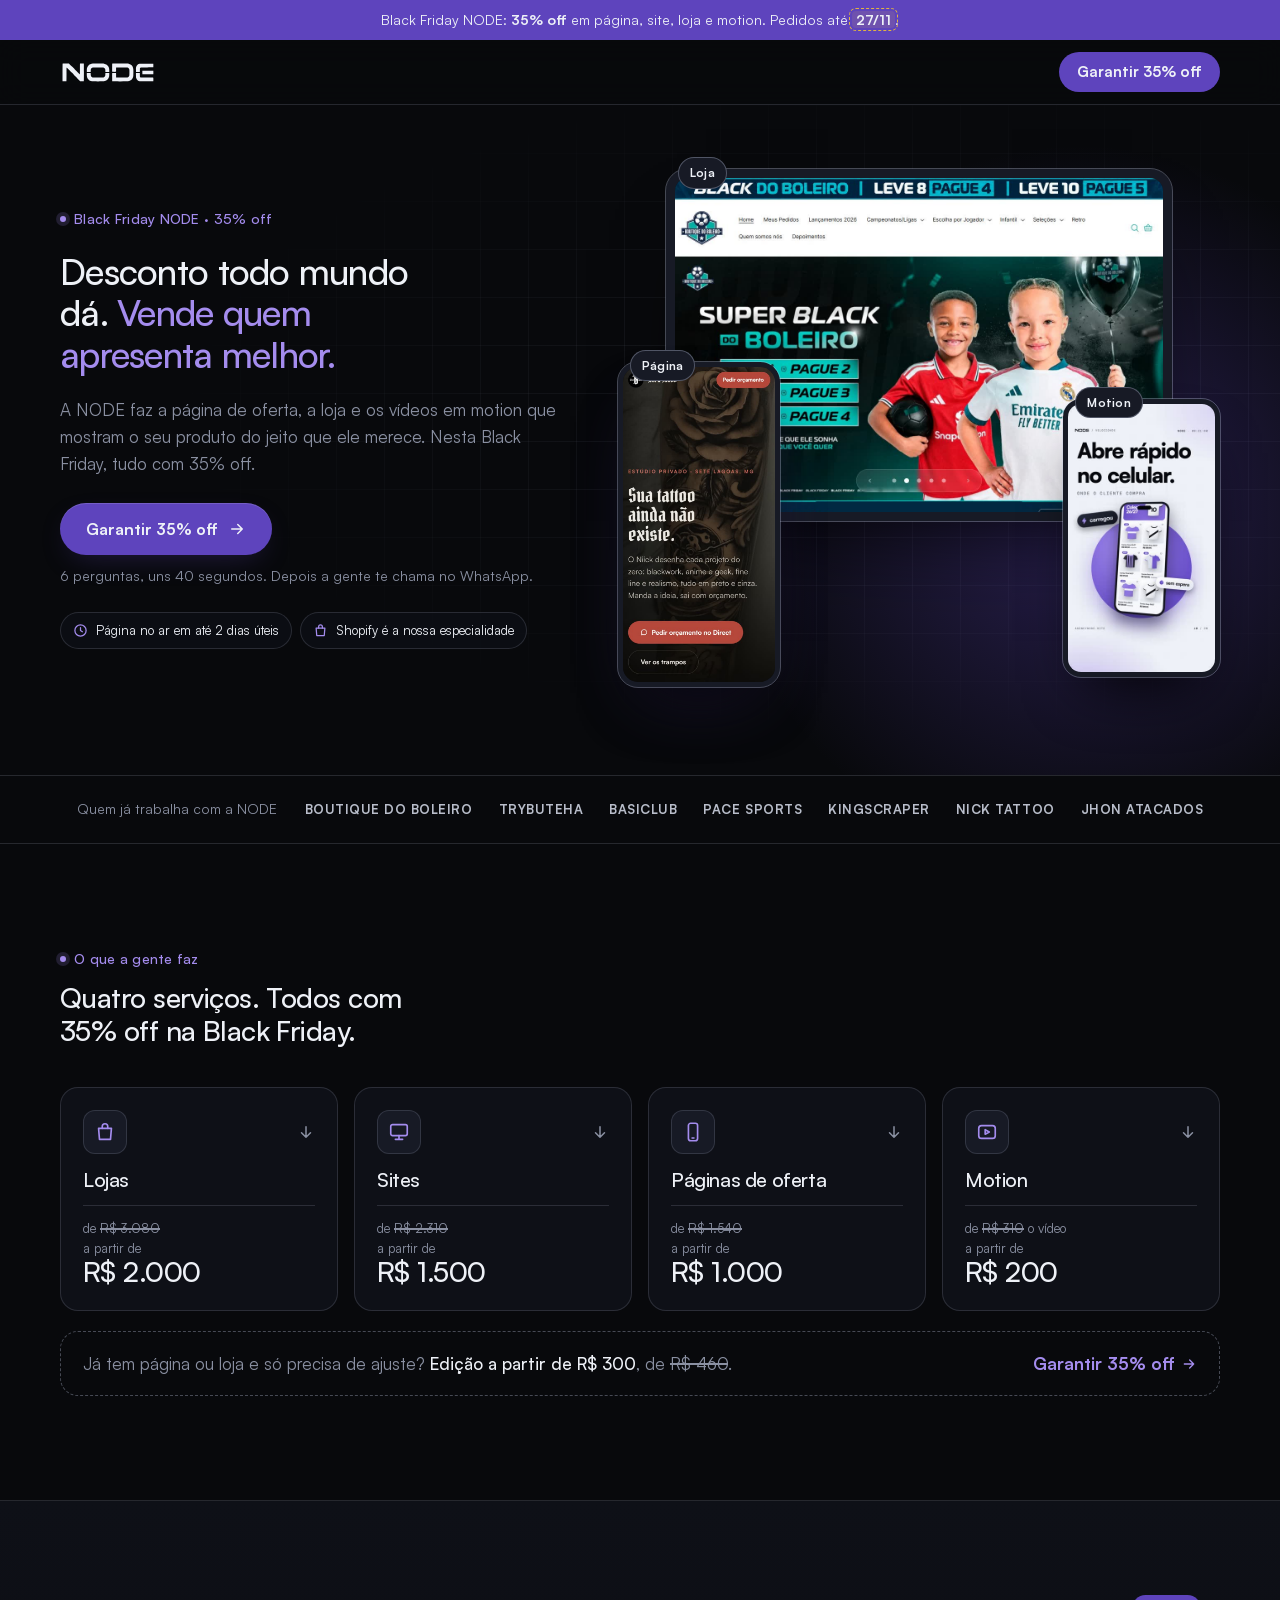
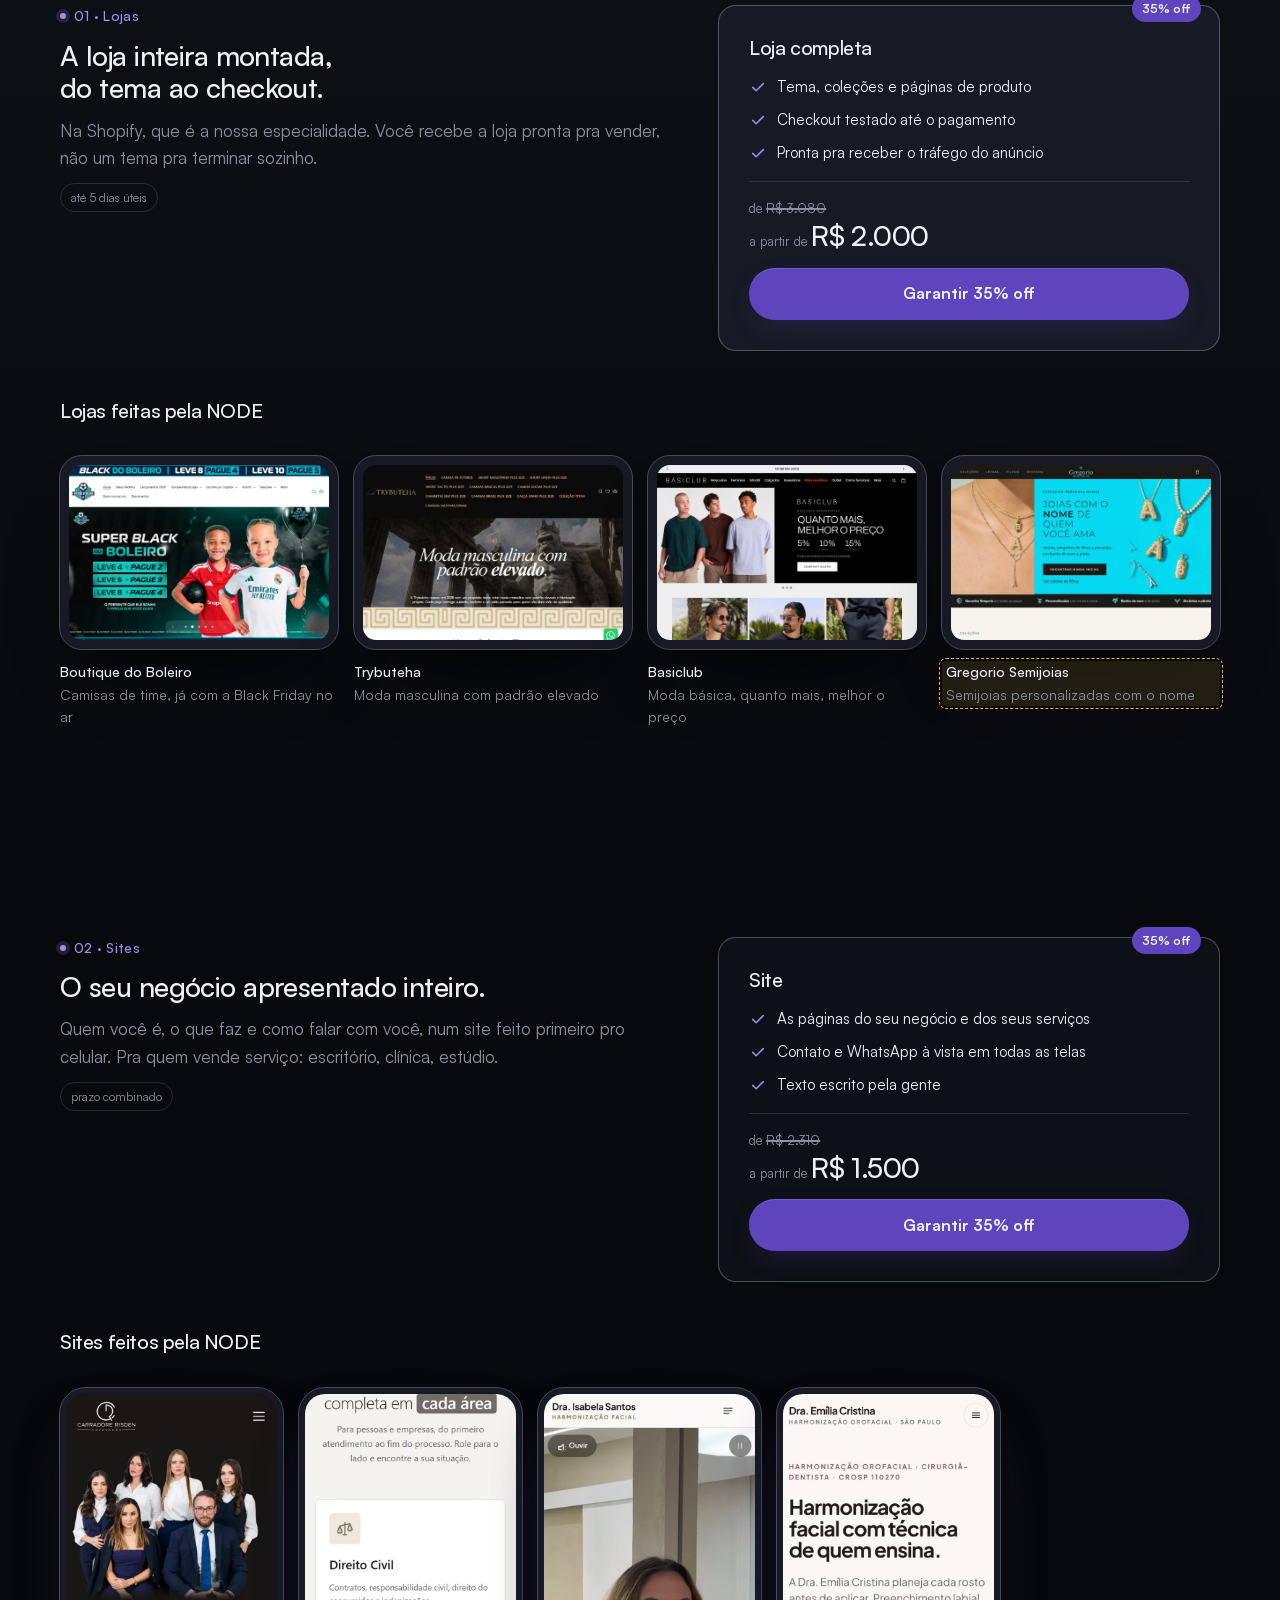
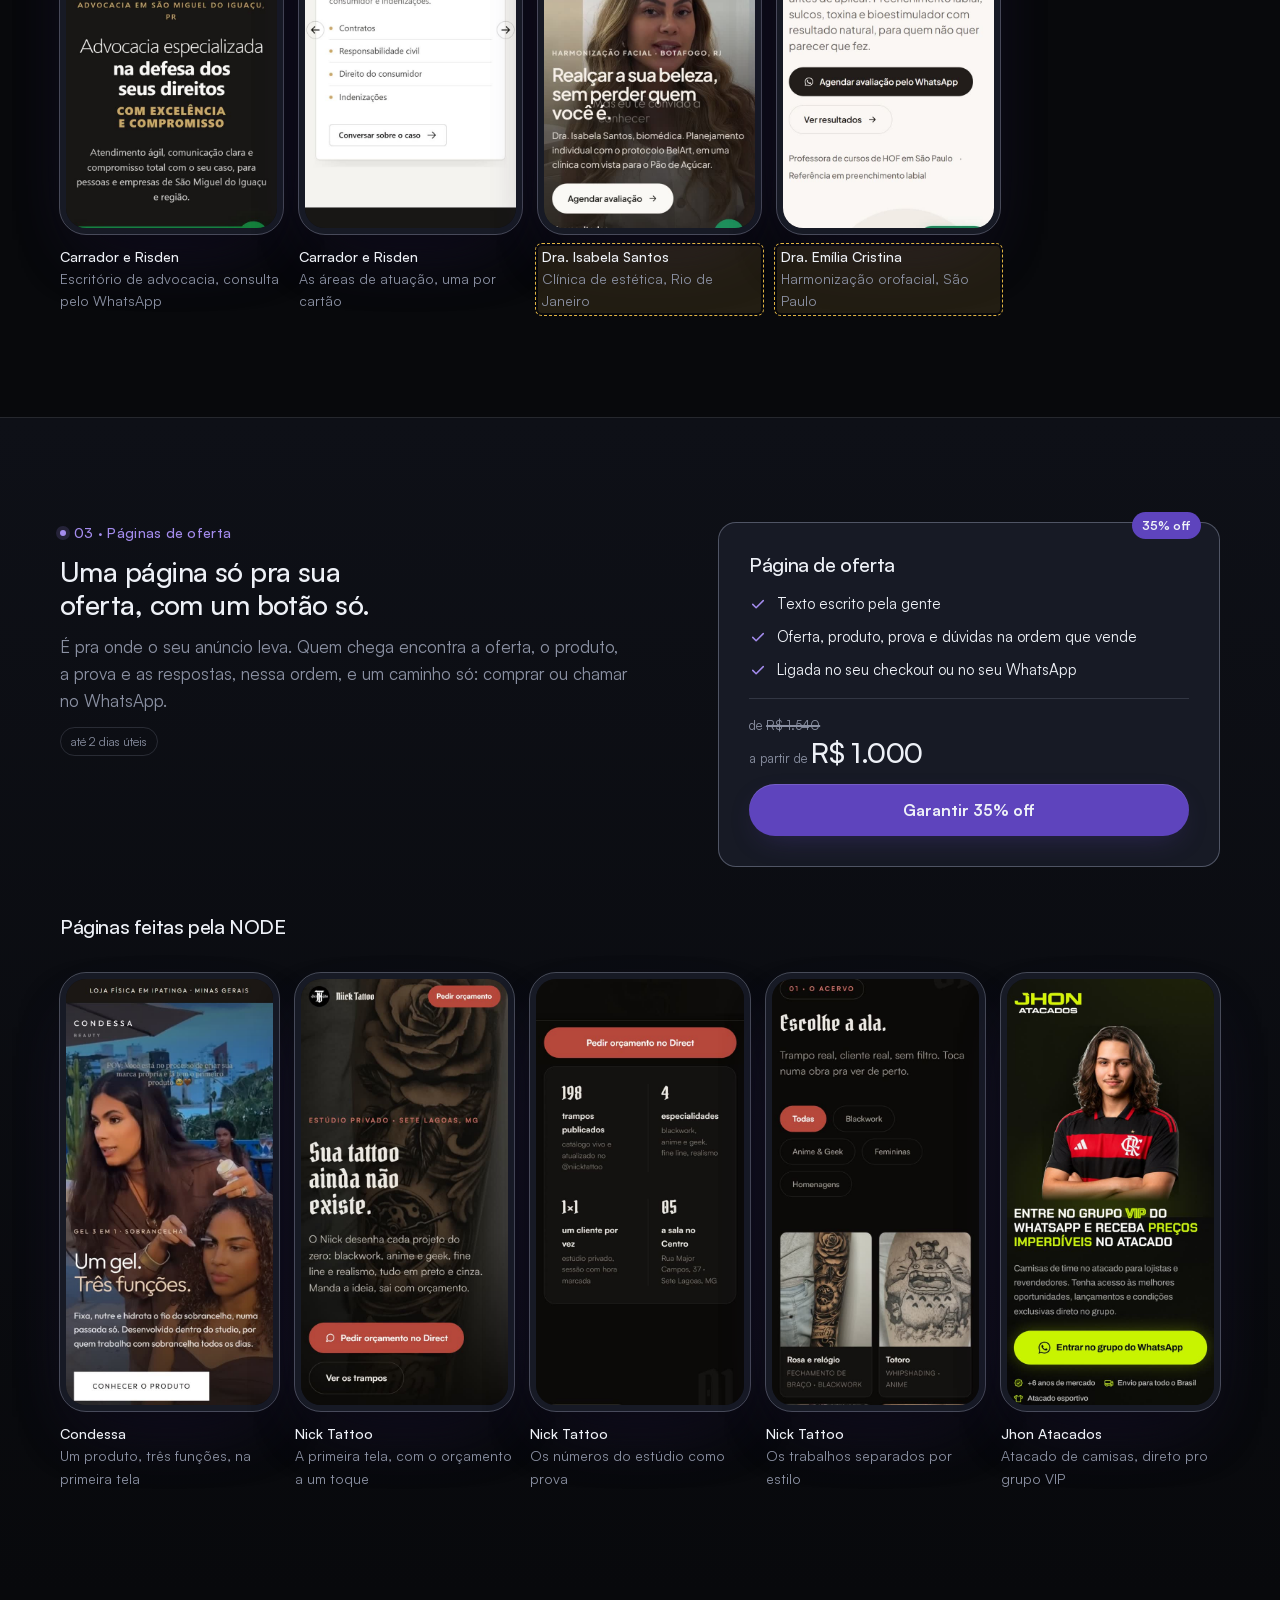
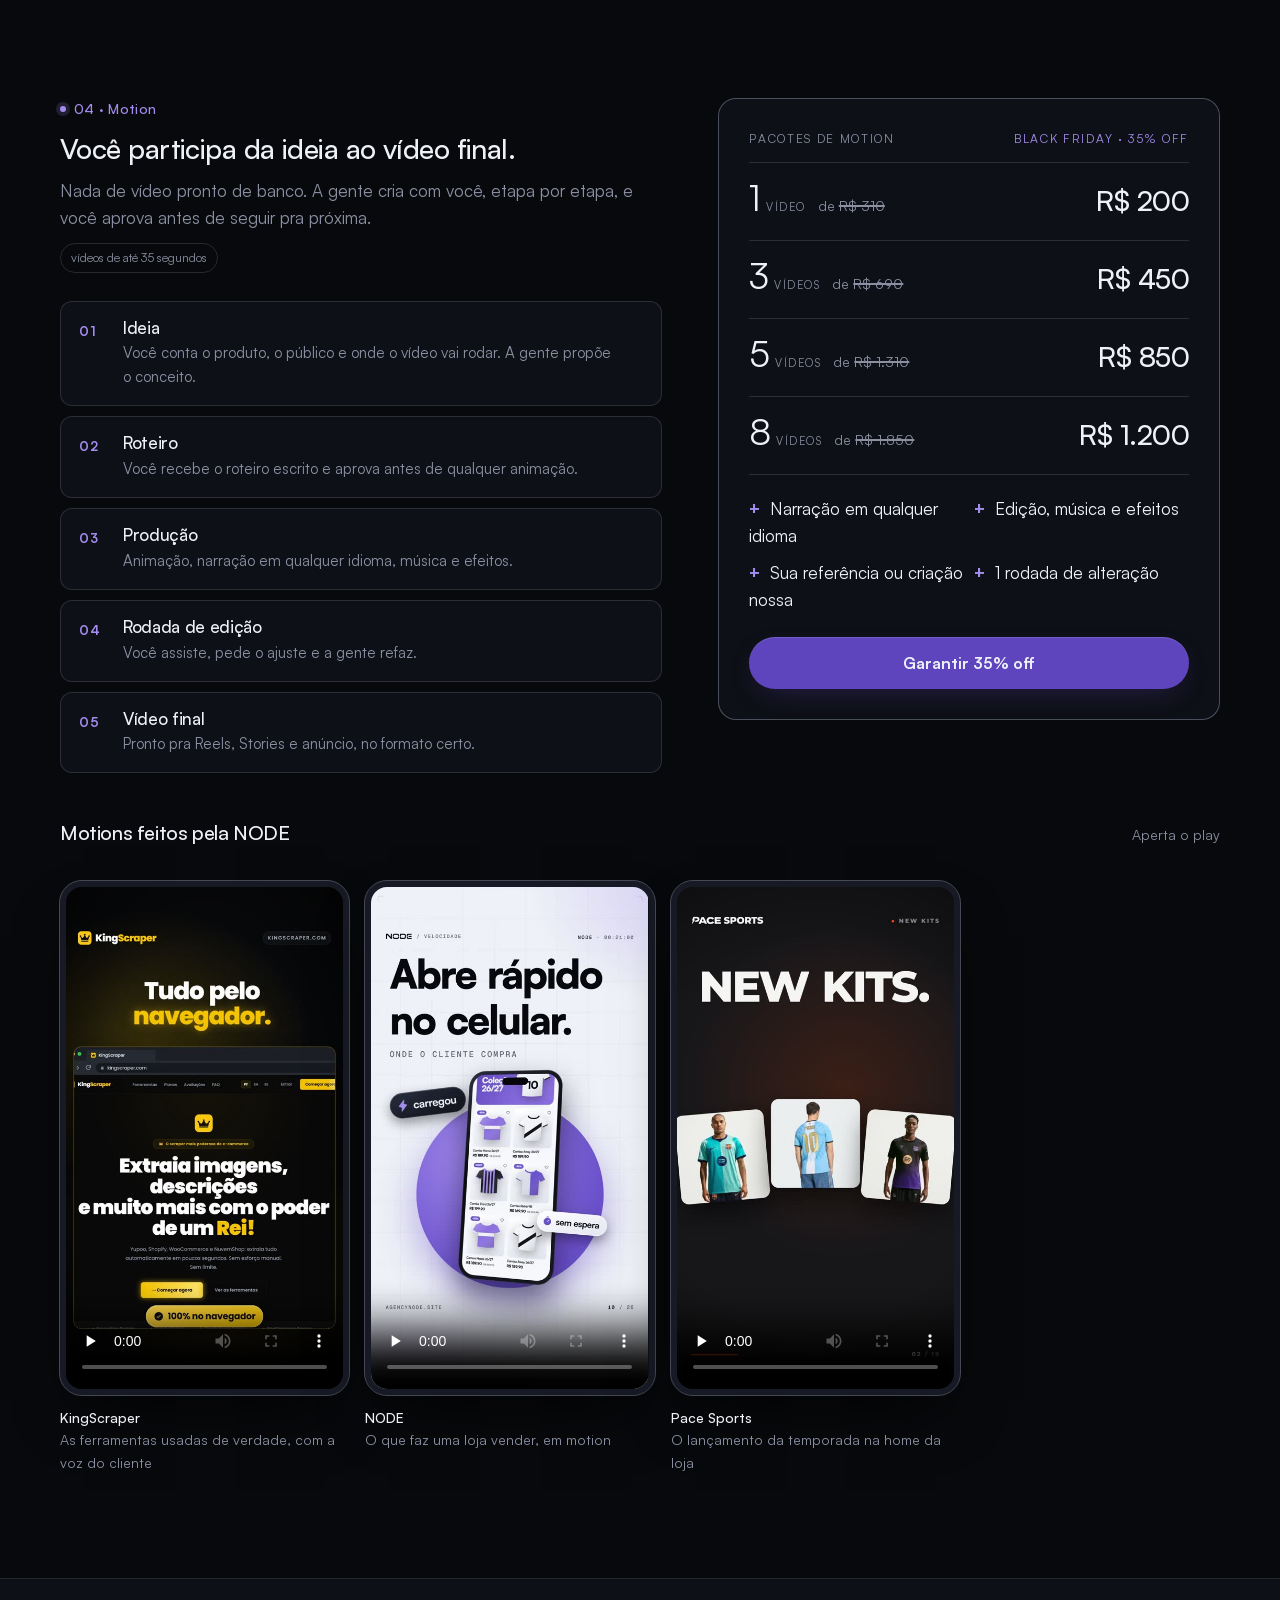
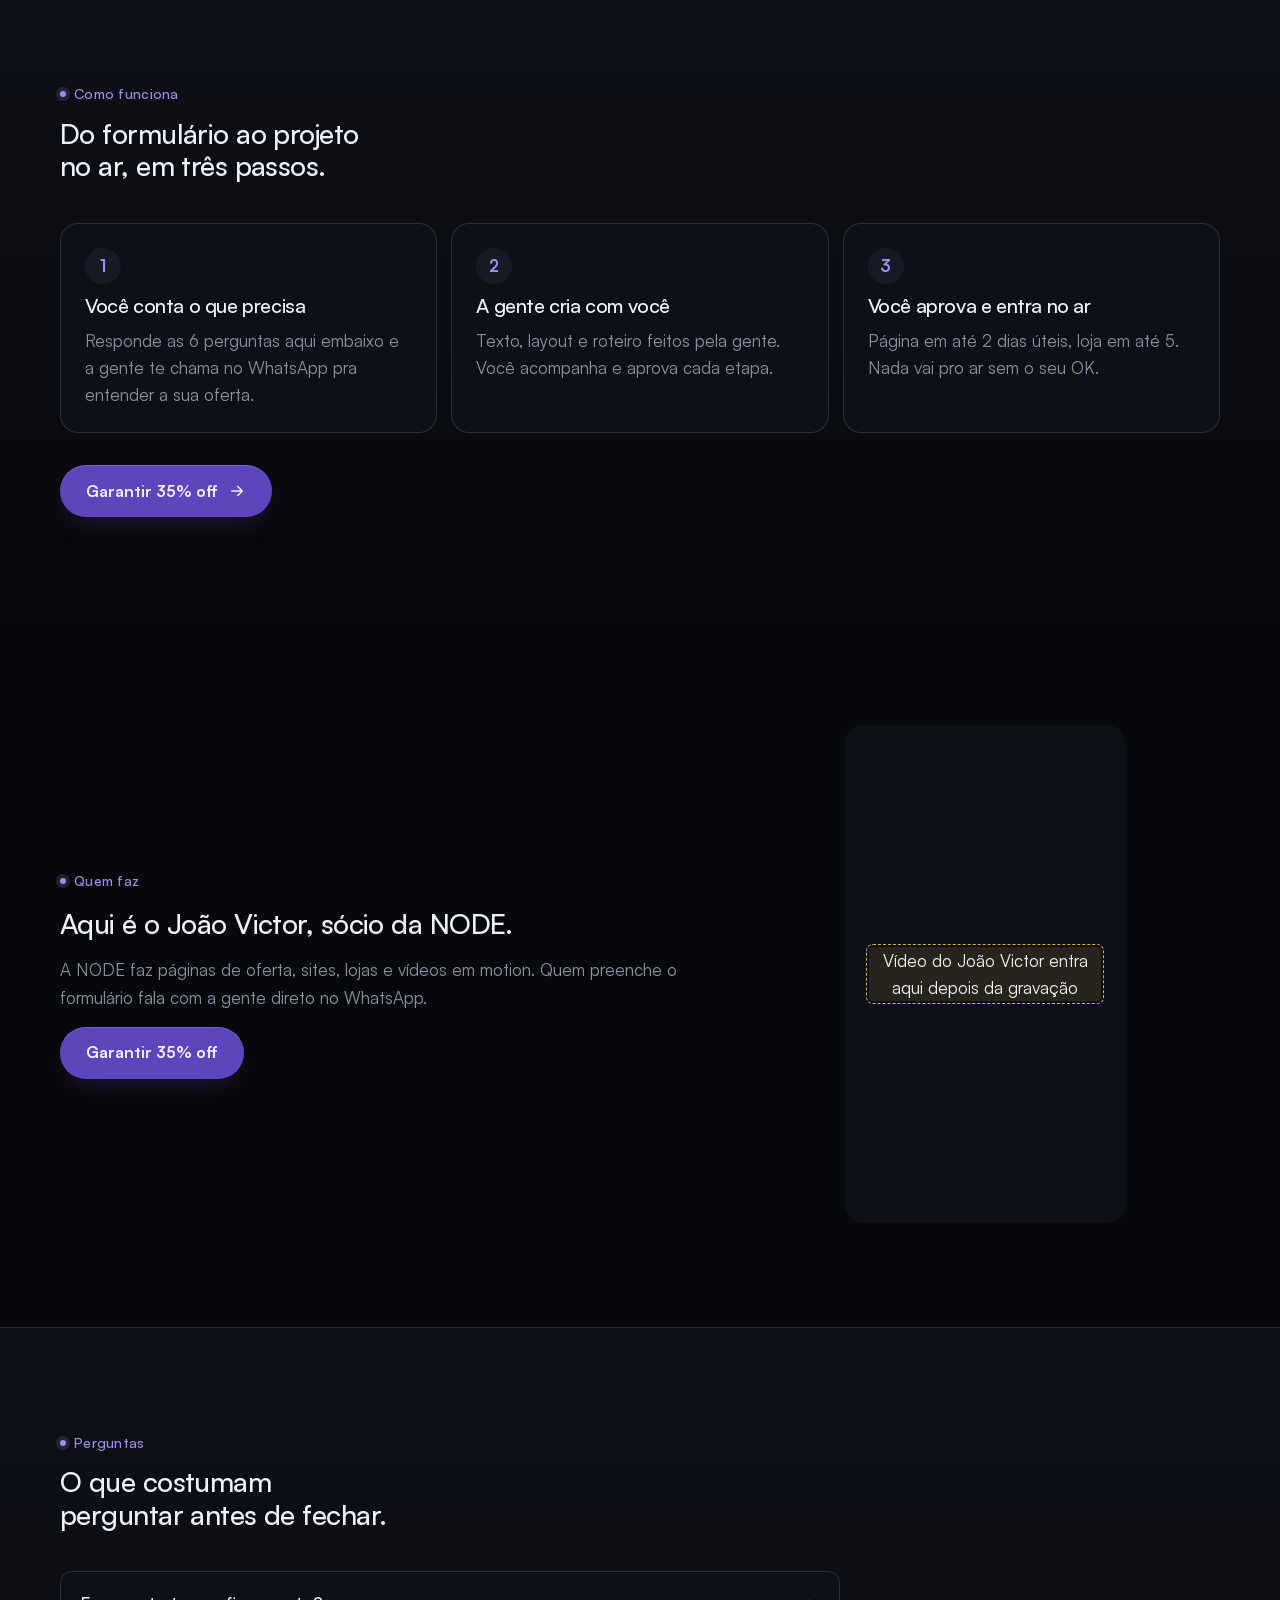
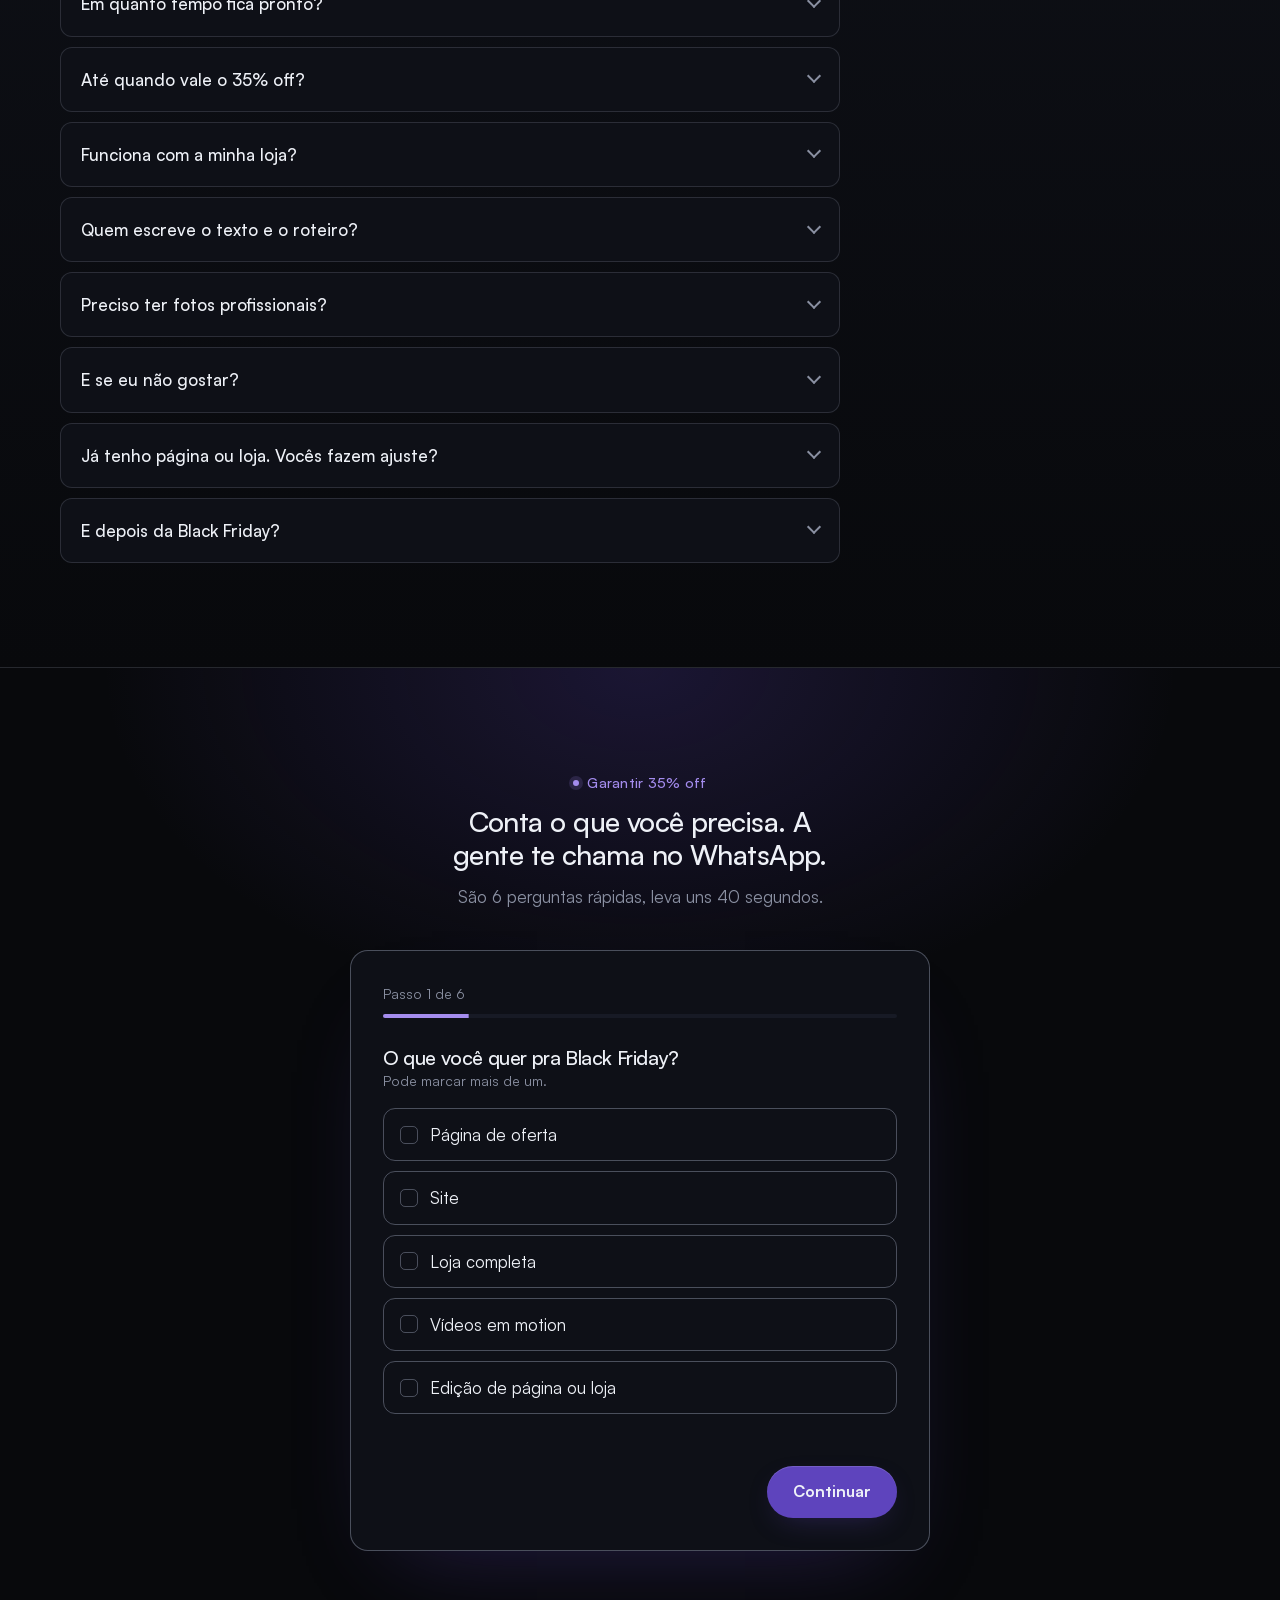
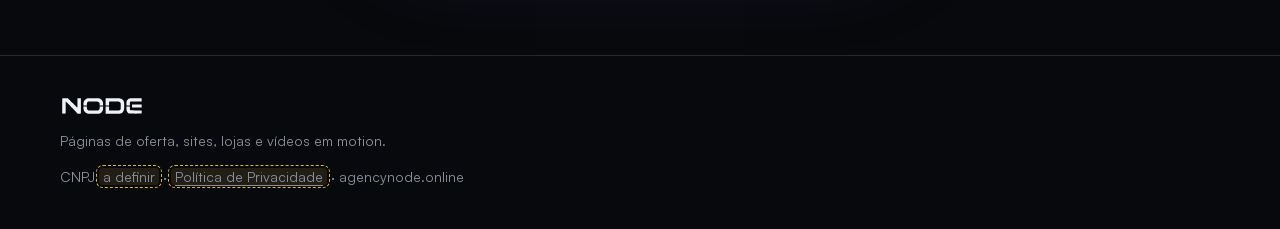
==== public/oferta/index.html @ 75c1a04c "feat(oferta): uma seção por serviço e preço de BF sobre a tabela Índice com os 4 serviços e o preço " ====
<!doctype html>
<html lang="pt-BR">
<head>
  <meta charset="utf-8">
  <meta name="viewport" content="width=device-width, initial-scale=1, viewport-fit=cover">
  <title>Black Friday NODE: 35% off em página, site, loja e motion</title>
  <meta name="description" content="Desconto todo mundo dá. Vende quem apresenta melhor. Página de oferta, site, loja completa e vídeos em motion com 35% off na Black Friday.">
  <!-- PENDENTE: tirar o noindex na publicação. -->
  <meta name="robots" content="noindex">
  <meta name="theme-color" content="#08090C">
  <link rel="icon" type="image/png" href="/favicon.png">
  <link rel="preload" href="../comum/fontes/satoshi-500.woff2" as="font" type="font/woff2" crossorigin>
  <link rel="preload" href="../comum/fontes/satoshi-400.woff2" as="font" type="font/woff2" crossorigin>
  <link rel="stylesheet" href="../comum/ofertas.css">
  <script>document.documentElement.classList.add('js');</script>
</head>
<body data-oferta="black-friday-node" data-oferta-nome="Black Friday">

  <p class="barra">Black Friday NODE: <strong>35% off</strong> em página, site, loja e motion. Pedidos até <strong class="pendente">27/11</strong>.</p>

  <header class="topo">
    <div class="conteudo">
      <img class="logo" src="../comum/node-logo.svg" width="96" height="23" alt="NODE">
      <a class="botao" href="#comecar">Garantir 35% off</a>
    </div>
  </header>

  <main>
    <section class="heroi">
      <div class="conteudo">
        <div class="heroi-texto">
          <p class="rotulo" data-rotulo-heroi>Black Friday NODE · 35% off</p>
          <h1>Desconto todo mundo dá. <em>Vende quem apresenta melhor.</em></h1>
          <p class="apoio">A NODE faz a página de oferta, a loja e os vídeos em motion que mostram o seu produto do jeito que ele merece. Nesta Black Friday, tudo com 35% off.</p>
          <div class="heroi-acao">
            <a class="botao" href="#comecar">Garantir 35% off
              <svg viewBox="0 0 24 24" fill="none" stroke="currentColor" stroke-width="2" stroke-linecap="round" stroke-linejoin="round" aria-hidden="true"><path d="M5 12h14M13 6l6 6-6 6"/></svg>
            </a>
            <p class="micro">6 perguntas, uns 40 segundos. Depois a gente te chama no WhatsApp.</p>
          </div>
          <div class="selos">
            <span class="selo"><svg viewBox="0 0 24 24" fill="none" stroke="currentColor" stroke-width="2" stroke-linecap="round" stroke-linejoin="round" aria-hidden="true"><circle cx="12" cy="12" r="9"/><path d="M12 7.5V12l3 2"/></svg>Página no ar em até 2 dias úteis</span>
            <span class="selo"><svg viewBox="0 0 24 24" fill="none" stroke="currentColor" stroke-width="2" stroke-linecap="round" stroke-linejoin="round" aria-hidden="true"><path d="M5 8h14l-1 12H6L5 8z"/><path d="M9 8V6a3 3 0 0 1 6 0v2"/></svg>Shopify é a nossa especialidade</span>
          </div>
        </div>

        <div class="vitrine" aria-label="Loja, página e motion feitos pela NODE">
          <figure class="aparelho tablet">
            <span class="etiqueta">Loja</span>
            <div class="tela-tablet"><img src="../comum/trabalhos/boutique.jpg" width="1180" height="820" fetchpriority="high" alt="Loja Boutique do Boleiro feita pela NODE, já com a campanha de Black Friday no ar"></div>
          </figure>
          <figure class="aparelho celular">
            <span class="etiqueta">Página</span>
            <div class="tela-celular"><img src="../comum/trabalhos/nick-1.jpg" width="600" height="1200" alt="Página do Nick Tattoo feita pela NODE, com o pedido de orçamento na primeira tela"></div>
          </figure>
          <figure class="aparelho motion-card">
            <span class="etiqueta">Motion</span>
            <div class="tela-video"><video src="../comum/motion/heroi-loop.mp4" poster="../comum/motion/heroi-loop.jpg" width="360" height="640" autoplay muted loop playsinline aria-label="Trecho de um motion da NODE"></video></div>
          </figure>
        </div>
      </div>
    </section>

    <section class="clientes" aria-label="Clientes">
      <div class="conteudo">
        <p>Quem já trabalha com a NODE</p>
        <ul>
          <li>Boutique do Boleiro</li>
          <li>Trybuteha</li>
          <li>Basiclub</li>
          <li>Pace Sports</li>
          <li>KingScraper</li>
          <li>Nick Tattoo</li>
          <li>Jhon Atacados</li>
        </ul>
      </div>
    </section>

    <section class="secao" id="servicos">
      <div class="conteudo">
        <div class="cabeca revela">
          <p class="rotulo">O que a gente faz</p>
          <h2 class="titulo">Quatro serviços. Todos com 35% off na Black Friday.</h2>
        </div>
        <nav class="atalhos" aria-label="Serviços">
          <a class="atalho revela" href="#lojas">
            <span class="atalho-topo">
              <span class="icone"><svg viewBox="0 0 24 24" fill="none" stroke="currentColor" stroke-width="1.8" stroke-linecap="round" stroke-linejoin="round" aria-hidden="true"><path d="M5 8h14l-1 12H6L5 8z"/><path d="M9 8V6a3 3 0 0 1 6 0v2"/></svg></span>
              <svg viewBox="0 0 24 24" fill="none" stroke="currentColor" stroke-width="2" stroke-linecap="round" stroke-linejoin="round" aria-hidden="true"><path d="M12 5v14M6 13l6 6 6-6"/></svg>
            </span>
            <h3>Lojas</h3>
            <p class="preco"><span class="de">de <s>R$&nbsp;3.080</s></span><span class="por"><small>a partir de</small>R$&nbsp;2.000</span></p>
          </a>
          <a class="atalho revela" href="#sites">
            <span class="atalho-topo">
              <span class="icone"><svg viewBox="0 0 24 24" fill="none" stroke="currentColor" stroke-width="1.8" stroke-linecap="round" stroke-linejoin="round" aria-hidden="true"><rect x="3" y="4" width="18" height="12" rx="2"/><path d="M8 20h8M12 16v4"/></svg></span>
              <svg viewBox="0 0 24 24" fill="none" stroke="currentColor" stroke-width="2" stroke-linecap="round" stroke-linejoin="round" aria-hidden="true"><path d="M12 5v14M6 13l6 6 6-6"/></svg>
            </span>
            <h3>Sites</h3>
            <p class="preco"><span class="de">de <s>R$&nbsp;2.310</s></span><span class="por"><small>a partir de</small>R$&nbsp;1.500</span></p>
          </a>
          <a class="atalho revela" href="#paginas">
            <span class="atalho-topo">
              <span class="icone"><svg viewBox="0 0 24 24" fill="none" stroke="currentColor" stroke-width="1.8" stroke-linecap="round" stroke-linejoin="round" aria-hidden="true"><rect x="7" y="2.5" width="10" height="19" rx="2.5"/><path d="M11 18.5h2"/></svg></span>
              <svg viewBox="0 0 24 24" fill="none" stroke="currentColor" stroke-width="2" stroke-linecap="round" stroke-linejoin="round" aria-hidden="true"><path d="M12 5v14M6 13l6 6 6-6"/></svg>
            </span>
            <h3>Páginas de oferta</h3>
            <p class="preco"><span class="de">de <s>R$&nbsp;1.540</s></span><span class="por"><small>a partir de</small>R$&nbsp;1.000</span></p>
          </a>
          <a class="atalho revela" href="#motion">
            <span class="atalho-topo">
              <span class="icone"><svg viewBox="0 0 24 24" fill="none" stroke="currentColor" stroke-width="1.8" stroke-linecap="round" stroke-linejoin="round" aria-hidden="true"><rect x="3" y="5" width="18" height="14" rx="3"/><path d="M10 9.5v5l4.5-2.5L10 9.5z"/></svg></span>
              <svg viewBox="0 0 24 24" fill="none" stroke="currentColor" stroke-width="2" stroke-linecap="round" stroke-linejoin="round" aria-hidden="true"><path d="M12 5v14M6 13l6 6 6-6"/></svg>
            </span>
            <h3>Motion</h3>
            <p class="preco"><span class="de">de <s>R$&nbsp;310</s> o vídeo</span><span class="por"><small>a partir de</small>R$&nbsp;200</span></p>
          </a>
        </nav>

        <div class="complemento revela">
          <p>Já tem página ou loja e só precisa de ajuste? <strong>Edição a partir de R$&nbsp;300</strong>, de <s>R$&nbsp;460</s>.</p>
          <a class="link-cta" href="#comecar" data-produto="edicao">Garantir 35% off
            <svg width="16" height="16" viewBox="0 0 24 24" fill="none" stroke="currentColor" stroke-width="2" stroke-linecap="round" stroke-linejoin="round" aria-hidden="true"><path d="M5 12h14M13 6l6 6-6 6"/></svg>
          </a>
        </div>
      </div>
    </section>

    <section class="secao secao-elevada" id="lojas">
      <div class="conteudo servico-grade">
        <div class="cabeca revela">
          <p class="rotulo">01 · Lojas</p>
          <h2 class="titulo">A loja inteira montada, do tema ao checkout.</h2>
          <p class="apoio">Na Shopify, que é a nossa especialidade. Você recebe a loja pronta pra vender, não um tema pra terminar sozinho.</p>
          <span class="prazo">até 5 dias úteis</span>
        </div>
        <div class="trabalhos">
          <div class="grupo-cabeca"><h3>Lojas feitas pela NODE</h3><p class="dica-trilho">Arraste pro lado</p></div>
          <div class="trilho trilho-tablets">
            <figure class="peca"><div class="tela-tablet"><img src="../comum/trabalhos/boutique.jpg" width="1180" height="820" loading="lazy" alt="Boutique do Boleiro com a campanha de Black Friday"></div><figcaption><strong>Boutique do Boleiro</strong>Camisas de time, já com a Black Friday no ar</figcaption></figure>
            <figure class="peca"><div class="tela-tablet"><img src="../comum/trabalhos/trybuteha.jpg" width="1180" height="820" loading="lazy" alt="Trybuteha: moda masculina plus size"></div><figcaption><strong>Trybuteha</strong>Moda masculina com padrão elevado</figcaption></figure>
            <figure class="peca"><div class="tela-tablet"><img src="../comum/trabalhos/basiclub.jpg" width="1180" height="820" loading="lazy" alt="Basiclub: moda básica"></div><figcaption><strong>Basiclub</strong>Moda básica, quanto mais, melhor o preço</figcaption></figure>
            <figure class="peca"><div class="tela-tablet"><img src="../comum/trabalhos/gregorio.jpg" width="1180" height="820" loading="lazy" alt="Gregorio Semijoias: semijoias personalizadas com o nome"></div><figcaption class="pendente"><strong>Gregorio Semijoias</strong>Semijoias personalizadas com o nome</figcaption></figure>
          </div>
        </div>
        <div class="oferta revela">
          <span class="desconto">35% off</span>
          <h3>Loja completa</h3>
          <ul class="lista">
            <li><svg viewBox="0 0 24 24" fill="none" stroke="currentColor" stroke-width="2" stroke-linecap="round" stroke-linejoin="round" aria-hidden="true"><path d="M5 12.5l4.5 4.5L19 7.5"/></svg>Tema, coleções e páginas de produto</li>
            <li><svg viewBox="0 0 24 24" fill="none" stroke="currentColor" stroke-width="2" stroke-linecap="round" stroke-linejoin="round" aria-hidden="true"><path d="M5 12.5l4.5 4.5L19 7.5"/></svg>Checkout testado até o pagamento</li>
            <li><svg viewBox="0 0 24 24" fill="none" stroke="currentColor" stroke-width="2" stroke-linecap="round" stroke-linejoin="round" aria-hidden="true"><path d="M5 12.5l4.5 4.5L19 7.5"/></svg>Pronta pra receber o tráfego do anúncio</li>
          </ul>
          <p class="preco"><span class="de">de <s>R$&nbsp;3.080</s></span><span class="por"><small>a partir de</small>R$&nbsp;2.000</span></p>
          <a class="botao botao-largo" href="#comecar" data-produto="loja">Garantir 35% off</a>
        </div>
      </div>
    </section>

    <section class="secao" id="sites">
      <div class="conteudo servico-grade">
        <div class="cabeca revela">
          <p class="rotulo">02 · Sites</p>
          <h2 class="titulo">O seu negócio apresentado inteiro.</h2>
          <p class="apoio">Quem você é, o que faz e como falar com você, num site feito primeiro pro celular. Pra quem vende serviço: escritório, clínica, estúdio.</p>
          <span class="prazo">prazo combinado</span>
        </div>
        <div class="trabalhos">
          <div class="grupo-cabeca"><h3>Sites feitos pela NODE</h3><p class="dica-trilho">Arraste pro lado</p></div>
          <div class="trilho trilho-celulares cols-4">
            <figure class="peca"><div class="tela-celular"><img src="../comum/trabalhos/carrador-1.jpg" width="600" height="1200" loading="lazy" alt="Carrador e Risden Advocacia: consulta pelo WhatsApp na primeira tela"></div><figcaption><strong>Carrador e Risden</strong>Escritório de advocacia, consulta pelo WhatsApp</figcaption></figure>
            <figure class="peca"><div class="tela-celular"><img src="../comum/trabalhos/carrador-2.jpg" width="600" height="1200" loading="lazy" alt="Carrador e Risden Advocacia: as áreas de atuação"></div><figcaption><strong>Carrador e Risden</strong>As áreas de atuação, uma por cartão</figcaption></figure>
            <figure class="peca"><div class="tela-celular"><img src="../comum/trabalhos/isabela.jpg" width="600" height="1200" loading="lazy" alt="Site de clínica de estética feito pela NODE"></div><figcaption class="pendente"><strong>Dra. Isabela Santos</strong>Clínica de estética, Rio de Janeiro</figcaption></figure>
            <figure class="peca"><div class="tela-celular"><img src="../comum/trabalhos/emilia.jpg" width="600" height="1200" loading="lazy" alt="Site de harmonização orofacial feito pela NODE"></div><figcaption class="pendente"><strong>Dra. Emília Cristina</strong>Harmonização orofacial, São Paulo</figcaption></figure>
          </div>
        </div>
        <div class="oferta revela">
          <span class="desconto">35% off</span>
          <h3>Site</h3>
          <ul class="lista">
            <li><svg viewBox="0 0 24 24" fill="none" stroke="currentColor" stroke-width="2" stroke-linecap="round" stroke-linejoin="round" aria-hidden="true"><path d="M5 12.5l4.5 4.5L19 7.5"/></svg>As páginas do seu negócio e dos seus serviços</li>
            <li><svg viewBox="0 0 24 24" fill="none" stroke="currentColor" stroke-width="2" stroke-linecap="round" stroke-linejoin="round" aria-hidden="true"><path d="M5 12.5l4.5 4.5L19 7.5"/></svg>Contato e WhatsApp à vista em todas as telas</li>
            <li><svg viewBox="0 0 24 24" fill="none" stroke="currentColor" stroke-width="2" stroke-linecap="round" stroke-linejoin="round" aria-hidden="true"><path d="M5 12.5l4.5 4.5L19 7.5"/></svg>Texto escrito pela gente</li>
          </ul>
          <p class="preco"><span class="de">de <s>R$&nbsp;2.310</s></span><span class="por"><small>a partir de</small>R$&nbsp;1.500</span></p>
          <a class="botao botao-largo" href="#comecar" data-produto="site">Garantir 35% off</a>
        </div>
      </div>
    </section>

    <section class="secao secao-elevada" id="paginas">
      <div class="conteudo servico-grade">
        <div class="cabeca revela">
          <p class="rotulo">03 · Páginas de oferta</p>
          <h2 class="titulo">Uma página só pra sua oferta, com um botão só.</h2>
          <p class="apoio">É pra onde o seu anúncio leva. Quem chega encontra a oferta, o produto, a prova e as respostas, nessa ordem, e um caminho só: comprar ou chamar no WhatsApp.</p>
          <span class="prazo">até 2 dias úteis</span>
        </div>
        <div class="trabalhos">
          <div class="grupo-cabeca"><h3>Páginas feitas pela NODE</h3><p class="dica-trilho">Arraste pro lado</p></div>
          <div class="trilho trilho-celulares cols-5">
            <figure class="peca"><div class="tela-celular"><img src="../comum/trabalhos/condessa.jpg" width="600" height="1200" loading="lazy" alt="Condessa: o produto e as três funções na primeira tela"></div><figcaption><strong>Condessa</strong>Um produto, três funções, na primeira tela</figcaption></figure>
            <figure class="peca"><div class="tela-celular"><img src="../comum/trabalhos/nick-1.jpg" width="600" height="1200" loading="lazy" alt="Nick Tattoo: a primeira tela com o pedido de orçamento"></div><figcaption><strong>Nick Tattoo</strong>A primeira tela, com o orçamento a um toque</figcaption></figure>
            <figure class="peca"><div class="tela-celular"><img src="../comum/trabalhos/nick-2.jpg" width="600" height="1200" loading="lazy" alt="Nick Tattoo: os números do estúdio como prova"></div><figcaption><strong>Nick Tattoo</strong>Os números do estúdio como prova</figcaption></figure>
            <figure class="peca"><div class="tela-celular"><img src="../comum/trabalhos/nick-3.jpg" width="600" height="1200" loading="lazy" alt="Nick Tattoo: os trabalhos separados por estilo"></div><figcaption><strong>Nick Tattoo</strong>Os trabalhos separados por estilo</figcaption></figure>
            <figure class="peca"><div class="tela-celular"><img src="../comum/trabalhos/jhon-atacados.jpg" width="600" height="1200" loading="lazy" alt="Jhon Atacados: entrada no grupo VIP do WhatsApp"></div><figcaption><strong>Jhon Atacados</strong>Atacado de camisas, direto pro grupo VIP</figcaption></figure>
          </div>
        </div>
        <div class="oferta revela">
          <span class="desconto">35% off</span>
          <h3>Página de oferta</h3>
          <ul class="lista">
            <li><svg viewBox="0 0 24 24" fill="none" stroke="currentColor" stroke-width="2" stroke-linecap="round" stroke-linejoin="round" aria-hidden="true"><path d="M5 12.5l4.5 4.5L19 7.5"/></svg>Texto escrito pela gente</li>
            <li><svg viewBox="0 0 24 24" fill="none" stroke="currentColor" stroke-width="2" stroke-linecap="round" stroke-linejoin="round" aria-hidden="true"><path d="M5 12.5l4.5 4.5L19 7.5"/></svg>Oferta, produto, prova e dúvidas na ordem que vende</li>
            <li><svg viewBox="0 0 24 24" fill="none" stroke="currentColor" stroke-width="2" stroke-linecap="round" stroke-linejoin="round" aria-hidden="true"><path d="M5 12.5l4.5 4.5L19 7.5"/></svg>Ligada no seu checkout ou no seu WhatsApp</li>
          </ul>
          <p class="preco"><span class="de">de <s>R$&nbsp;1.540</s></span><span class="por"><small>a partir de</small>R$&nbsp;1.000</span></p>
          <a class="botao botao-largo" href="#comecar" data-produto="lp">Garantir 35% off</a>
        </div>
      </div>
    </section>

    <section class="secao" id="motion">
      <div class="conteudo servico-grade servico-motion">
        <div class="cabeca revela">
          <p class="rotulo">04 · Motion</p>
          <h2 class="titulo">Você participa da ideia ao vídeo final.</h2>
          <p class="apoio">Nada de vídeo pronto de banco. A gente cria com você, etapa por etapa, e você aprova antes de seguir pra próxima.</p>
          <span class="prazo">vídeos de até 35 segundos</span>
        </div>
        <ol class="linha-motion">
          <li class="revela"><h3>Ideia</h3><p>Você conta o produto, o público e onde o vídeo vai rodar. A gente propõe o conceito.</p></li>
          <li class="revela"><h3>Roteiro</h3><p>Você recebe o roteiro escrito e aprova antes de qualquer animação.</p></li>
          <li class="revela"><h3>Produção</h3><p>Animação, narração em qualquer idioma, música e efeitos.</p></li>
          <li class="revela"><h3>Rodada de edição</h3><p>Você assiste, pede o ajuste e a gente refaz.</p></li>
          <li class="revela"><h3>Vídeo final</h3><p>Pronto pra Reels, Stories e anúncio, no formato certo.</p></li>
        </ol>
        <div class="trabalhos">
          <div class="grupo-cabeca"><h3>Motions feitos pela NODE</h3><p>Aperta o play</p></div>
          <div class="trilho trilho-videos">
            <figure class="peca"><div class="tela-video"><video src="../comum/motion/kingscraper.mp4" poster="../comum/motion/kingscraper.jpg" width="540" height="960" controls preload="none" playsinline></video></div><figcaption><strong>KingScraper</strong>As ferramentas usadas de verdade, com a voz do cliente</figcaption></figure>
            <figure class="peca"><div class="tela-video"><video src="../comum/motion/node-lojas.mp4" poster="../comum/motion/node-lojas.jpg" width="540" height="960" controls preload="none" playsinline></video></div><figcaption><strong>NODE</strong>O que faz uma loja vender, em motion</figcaption></figure>
            <figure class="peca"><div class="tela-video"><video src="../comum/motion/pace-sports.mp4" poster="../comum/motion/pace-sports.jpg" width="540" height="960" controls preload="none" playsinline></video></div><figcaption><strong>Pace Sports</strong>O lançamento da temporada na home da loja</figcaption></figure>
          </div>
        </div>
        <div class="tabela revela">
          <div class="tabela-cabeca"><span>Pacotes de motion</span><span>Black Friday · 35% off</span></div>
          <div class="tabela-linha"><span class="qtd">1<small>vídeo</small></span><span class="de">de <s>R$&nbsp;310</s></span><span class="por">R$&nbsp;200</span></div>
          <div class="tabela-linha"><span class="qtd">3<small>vídeos</small></span><span class="de">de <s>R$&nbsp;690</s></span><span class="por">R$&nbsp;450</span></div>
          <div class="tabela-linha"><span class="qtd">5<small>vídeos</small></span><span class="de">de <s>R$&nbsp;1.310</s></span><span class="por">R$&nbsp;850</span></div>
          <div class="tabela-linha"><span class="qtd">8<small>vídeos</small></span><span class="de">de <s>R$&nbsp;1.850</s></span><span class="por">R$&nbsp;1.200</span></div>
          <ul class="inclui">
            <li>Narração em qualquer idioma</li>
            <li>Edição, música e efeitos</li>
            <li>Sua referência ou criação nossa</li>
            <li>1 rodada de alteração</li>
          </ul>
          <a class="botao botao-largo" href="#comecar" data-produto="motion">Garantir 35% off</a>
        </div>
      </div>
    </section>

    <section class="secao secao-elevada">
      <div class="conteudo">
        <div class="cabeca revela">
          <p class="rotulo">Como funciona</p>
          <h2 class="titulo">Do formulário ao projeto no ar, em três passos.</h2>
        </div>
        <ol class="passos">
          <li class="revela"><h3>Você conta o que precisa</h3><p>Responde as 6 perguntas aqui embaixo e a gente te chama no WhatsApp pra entender a sua oferta.</p></li>
          <li class="revela"><h3>A gente cria com você</h3><p>Texto, layout e roteiro feitos pela gente. Você acompanha e aprova cada etapa.</p></li>
          <li class="revela"><h3>Você aprova e entra no ar</h3><p>Página em até 2 dias úteis, loja em até 5. Nada vai pro ar sem o seu OK.</p></li>
        </ol>
        <div class="acao-secao revela">
          <a class="botao" href="#comecar">Garantir 35% off
            <svg viewBox="0 0 24 24" fill="none" stroke="currentColor" stroke-width="2" stroke-linecap="round" stroke-linejoin="round" aria-hidden="true"><path d="M5 12h14M13 6l6 6-6 6"/></svg>
          </a>
        </div>
      </div>
    </section>

    <section class="secao">
      <div class="conteudo quem">
        <div class="quem-texto revela">
          <p class="rotulo">Quem faz</p>
          <h2 class="titulo">Aqui é o João Victor, sócio da NODE.</h2>
          <p class="apoio">A NODE faz páginas de oferta, sites, lojas e vídeos em motion. Quem preenche o formulário fala com a gente direto no WhatsApp.</p>
          <a class="botao" href="#comecar">Garantir 35% off</a>
        </div>
        <div class="video-vaga revela"><p class="pendente">Vídeo do João Victor entra aqui depois da gravação</p></div>
      </div>
    </section>

    <section class="secao secao-elevada">
      <div class="conteudo">
        <div class="cabeca revela">
          <p class="rotulo">Perguntas</p>
          <h2 class="titulo">O que costumam perguntar antes de fechar.</h2>
        </div>
        <div class="perguntas revela">
          <details><summary>Em quanto tempo fica pronto?</summary><p>Página de oferta em até 2 dias úteis e loja completa em até 5, contando depois que a gente fecha o que entra. Site e vídeos, o prazo sai na conversa, pelo tamanho do projeto. Lembra do feriado de 20/11: quanto antes pedir, mais folga pra Black Friday.</p></details>
          <details><summary>Até quando vale o 35% off?</summary><p>Pra pedidos fechados até <span class="pendente">27/11</span>.</p></details>
          <details><summary>Funciona com a minha loja?</summary><p>A página leva pro seu checkout, na Shopify ou em outra plataforma, ou pro seu WhatsApp. Na loja completa, a nossa especialidade é Shopify.</p></details>
          <details><summary>Quem escreve o texto e o roteiro?</summary><p>A gente. Você conta da oferta e do produto, e a gente escreve. No motion, você aprova o roteiro antes de começar a animação.</p></details>
          <details><summary>Preciso ter fotos profissionais?</summary><p>Não. A gente usa o que você já tem e, se precisar, faz as imagens e os vídeos.</p></details>
          <details><summary>E se eu não gostar?</summary><p>Nada entra no ar sem você aprovar. No motion, tem uma rodada de alteração incluída.</p></details>
          <details><summary>Já tenho página ou loja. Vocês fazem ajuste?</summary><p>Fazem. Edição de página ou loja a partir de R$ 300 na Black Friday, de R$ 460.</p></details>
          <details><summary>E depois da Black Friday?</summary><p>Tudo continua seu. Na próxima oferta, a gente troca o texto e as fotos e volta a vender.</p></details>
        </div>
      </div>
    </section>

    <section class="secao form-secao" id="comecar">
      <div class="conteudo">
        <div class="cabeca cabeca-centro">
          <p class="rotulo">Garantir 35% off</p>
          <h2 class="titulo">Conta o que você precisa. A gente te chama no WhatsApp.</h2>
          <p class="apoio">São 6 perguntas rápidas, leva uns 40 segundos.</p>
        </div>

        <div class="form-cartao">
          <form id="form-lead" novalidate>
            <div class="progresso" aria-live="polite">
              <span>Passo 1 de 6</span>
              <div class="progresso-trilho"><i></i></div>
            </div>

            <div class="armadilha" aria-hidden="true">
              <label>Não preencha este campo <input type="text" name="site_empresa" tabindex="-1" autocomplete="off"></label>
            </div>

            <fieldset class="passo">
              <legend>O que você quer pra Black Friday?</legend>
              <p class="dica">Pode marcar mais de um.</p>
              <div class="opcoes" data-grupo>
                <label class="opcao"><input type="checkbox" name="produtos" value="lp"><span>Página de oferta</span></label>
                <label class="opcao"><input type="checkbox" name="produtos" value="site"><span>Site</span></label>
                <label class="opcao"><input type="checkbox" name="produtos" value="loja"><span>Loja completa</span></label>
                <label class="opcao"><input type="checkbox" name="produtos" value="motion"><span>Vídeos em motion</span></label>
                <label class="opcao"><input type="checkbox" name="produtos" value="edicao"><span>Edição de página ou loja</span></label>
              </div>
              <p class="erro" aria-live="polite"></p>
              <div class="acoes">
                <button class="voltar" type="button" data-acao="voltar">Voltar</button>
                <button class="botao" type="button" data-acao="avancar">Continuar</button>
              </div>
            </fieldset>

            <fieldset class="passo">
              <legend>Pra quem a gente liga?</legend>
              <div class="campo">
                <label for="nome">Seu nome</label>
                <input id="nome" name="nome" type="text" autocomplete="name" required data-erro="Escreve seu nome pra continuar." placeholder="Como você se chama">
              </div>
              <div class="campo">
                <label for="whatsapp">WhatsApp com DDD</label>
                <input id="whatsapp" name="whatsapp" type="tel" inputmode="numeric" autocomplete="tel-national" required placeholder="(11) 99999-8888">
              </div>
              <p class="erro" aria-live="polite"></p>
              <div class="acoes">
                <button class="voltar" type="button" data-acao="voltar">Voltar</button>
                <button class="botao" type="button" data-acao="avancar">Continuar</button>
              </div>
            </fieldset>

            <fieldset class="passo">
              <legend>Qual é a sua empresa?</legend>
              <p class="dica">Pra gente olhar antes de te chamar.</p>
              <div class="campo">
                <label for="empresa">Site ou Instagram</label>
                <input id="empresa" name="empresa" type="text" autocomplete="url" autocapitalize="none" required data-erro="Coloca o site ou o @ do Instagram." placeholder="@suaempresa ou suaempresa.com.br">
              </div>
              <p class="erro" aria-live="polite"></p>
              <div class="acoes">
                <button class="voltar" type="button" data-acao="voltar">Voltar</button>
                <button class="botao" type="button" data-acao="avancar">Continuar</button>
              </div>
            </fieldset>

            <fieldset class="passo">
              <legend>Onde você vende hoje?</legend>
              <div class="opcoes">
                <label class="opcao"><input type="radio" name="canal" value="shopify" required><span>Loja na Shopify</span></label>
                <label class="opcao"><input type="radio" name="canal" value="outra-plataforma"><span>Loja em outra plataforma</span></label>
                <label class="opcao"><input type="radio" name="canal" value="instagram-whatsapp"><span>Instagram e WhatsApp</span></label>
                <label class="opcao"><input type="radio" name="canal" value="marketplace"><span>Marketplace, como Mercado Livre e Shopee</span></label>
                <label class="opcao"><input type="radio" name="canal" value="nao-vende-online"><span>Ainda não vendo online</span></label>
              </div>
              <p class="erro" aria-live="polite"></p>
              <div class="acoes">
                <button class="voltar" type="button" data-acao="voltar">Voltar</button>
                <button class="botao" type="button" data-acao="avancar">Continuar</button>
              </div>
            </fieldset>

            <fieldset class="passo">
              <legend>Quanto sua empresa fatura por mês?</legend>
              <p class="dica">Só pra gente chegar na conversa com a proposta certa.</p>
              <div class="opcoes">
                <label class="opcao"><input type="radio" name="faturamento" value="0" required><span>Ainda não faturo</span></label>
                <label class="opcao"><input type="radio" name="faturamento" value="ate-10k"><span>Até R$ 10 mil</span></label>
                <label class="opcao"><input type="radio" name="faturamento" value="10k-50k"><span>De R$ 10 mil a R$ 50 mil</span></label>
                <label class="opcao"><input type="radio" name="faturamento" value="50k-200k"><span>De R$ 50 mil a R$ 200 mil</span></label>
                <label class="opcao"><input type="radio" name="faturamento" value="200k-mais"><span>Acima de R$ 200 mil</span></label>
              </div>
              <p class="erro" aria-live="polite"></p>
              <div class="acoes">
                <button class="voltar" type="button" data-acao="voltar">Voltar</button>
                <button class="botao" type="button" data-acao="avancar">Continuar</button>
              </div>
            </fieldset>

            <fieldset class="passo">
              <legend>Quando você quer começar?</legend>
              <div class="opcoes">
                <label class="opcao"><input type="radio" name="quando" value="black-friday" required><span>A tempo da Black Friday</span></label>
                <label class="opcao"><input type="radio" name="quando" value="depois-bf"><span>Depois da Black Friday</span></label>
                <label class="opcao"><input type="radio" name="quando" value="pesquisando"><span>Ainda estou pesquisando</span></label>
              </div>
              <p class="erro" aria-live="polite"></p>
              <p class="consentimento">Ao enviar, você concorda com a <a href="../privacidade/" class="pendente">Política de Privacidade</a>. A gente usa seus dados só pra falar com você sobre este pedido.</p>
              <div class="acoes">
                <button class="voltar" type="button" data-acao="voltar">Voltar</button>
                <button class="botao" type="submit">Enviar</button>
              </div>
            </fieldset>
          </form>

          <div class="obrigado" aria-live="polite">
            <h3 tabindex="-1">Recebido, <span data-nome></span>. A gente te chama no WhatsApp.</h3>
            <p class="apoio">Se quiser adiantar, manda o resumo agora e a conversa já começa com tudo na mão.</p>
            <ul class="resumo"></ul>
            <a class="botao" data-whatsapp target="_blank" rel="noopener">
              <svg viewBox="0 0 24 24" fill="none" stroke="currentColor" stroke-width="2" stroke-linecap="round" stroke-linejoin="round" aria-hidden="true"><path d="M21 11.5a8.5 8.5 0 0 1-12.6 7.4L3 20.5l1.6-5.2A8.5 8.5 0 1 1 21 11.5z"/></svg>
              <span>Chamar no WhatsApp</span>
            </a>
          </div>
        </div>
      </div>
    </section>
  </main>

  <footer class="rodape">
    <div class="conteudo">
      <img class="logo" src="../comum/node-logo.svg" width="84" height="20" alt="NODE" loading="lazy">
      <p>Páginas de oferta, sites, lojas e vídeos em motion.</p>
      <p>CNPJ <span class="pendente">a definir</span> · <a href="../privacidade/" class="pendente">Política de Privacidade</a> · agencynode.online</p>
    </div>
  </footer>

  <div class="cta-fixo">
    <a class="botao" href="#comecar">Garantir 35% off</a>
  </div>

  <script src="../comum/ofertas.js" defer></script>
</body>
</html>
---- public/comum/ofertas.css ----
/* Páginas de oferta da NODE. Direção em DIRECAO.md. */

@font-face { font-family: Satoshi; src: url(fontes/satoshi-400.woff2) format("woff2"); font-weight: 400; font-display: swap; }
@font-face { font-family: Satoshi; src: url(fontes/satoshi-500.woff2) format("woff2"); font-weight: 500; font-display: swap; }
@font-face { font-family: Satoshi; src: url(fontes/satoshi-700.woff2) format("woff2"); font-weight: 700; font-display: swap; }

:root {
  --bg: #08090C;
  --bg-elev: #0E1017;
  --bg-elev-2: #171A25;
  --texto: #EEF1F7;
  --texto-apagado: #8A90A2;
  --acento: #A48CEE;
  --acento-fundo: #5E44BD;
  --acento-fundo-hover: #6A4FCB;
  --brilho: rgba(94, 68, 189, .38);
  --borda: rgba(190, 200, 225, .16);
  --borda-forte: rgba(190, 200, 225, .34);
  --erro: #F0A3A3;

  --curva: cubic-bezier(.22, 1, .36, 1);
  --macro: .6s;
  --micro: .18s;

  --raio: 18px;
  --raio-p: 12px;
  --max: 1160px;
  --margem: 20px;
  --secao: 72px;

  /* Escala ~1,28, com teto de LP (lp-venda.md): h1 24/36, h2 22/28, h3 17/20. */
  --t-p: .875rem;
  --t-corpo: 1rem;
  --t-h3: clamp(1.0625rem, .95rem + .45vw, 1.25rem);
  --t-h2: clamp(1.375rem, 1.1rem + 1vw, 1.75rem);
  --t-h1: clamp(1.5rem, 1.05rem + 1.7vw, 2.25rem);

  --fonte: Satoshi, "Segoe UI", system-ui, sans-serif;
}
@media (min-width: 820px) { :root { --margem: 32px; --secao: 104px; --t-corpo: 1.0625rem; } }

*, *::before, *::after { box-sizing: border-box; }
html { -webkit-text-size-adjust: 100%; scroll-behavior: smooth; }
body { margin: 0; background: var(--bg); color: var(--texto); font-family: var(--fonte); font-size: var(--t-corpo); line-height: 1.6; -webkit-font-smoothing: antialiased; overflow-x: clip; }
img, video { display: block; max-width: 100%; }
img { height: auto; }
h1, h2, h3, p { margin: 0; }
h1, h2, h3 { font-weight: 500; letter-spacing: -.02em; line-height: 1.16; text-wrap: balance; }
p { text-wrap: pretty; }
a { color: inherit; }
s { text-decoration-thickness: 1.5px; }
:focus-visible { outline: 2px solid var(--acento); outline-offset: 3px; border-radius: 6px; }

.conteudo { width: 100%; max-width: calc(var(--max) + var(--margem) * 2); margin: 0 auto; padding: 0 var(--margem); }
.secao { padding: var(--secao) 0; position: relative; }
.secao-elevada { background: linear-gradient(180deg, var(--bg-elev) 0%, var(--bg) 100%); border-top: 1px solid var(--borda); }
.rotulo { color: var(--acento); font-size: var(--t-p); font-weight: 500; letter-spacing: .02em; display: inline-flex; align-items: center; gap: 8px; }
.rotulo::before { content: ""; width: 6px; height: 6px; border-radius: 50%; background: var(--acento); box-shadow: 0 0 0 4px rgba(164, 140, 238, .16); }
.titulo { font-size: var(--t-h2); max-width: 28ch; }
.apoio { color: var(--texto-apagado); max-width: 60ch; }
.cabeca { display: grid; gap: 12px; margin-bottom: 40px; justify-items: start; }
.cabeca-centro { justify-items: center; text-align: center; }
.cabeca-centro .apoio { margin: 0 auto; }
.micro { color: var(--texto-apagado); font-size: var(--t-p); }

/* Marcador de revisão: some antes de publicar (procurar "pendente"). */
.pendente { outline: 1px dashed #E0B341; outline-offset: 2px; background: rgba(224, 179, 65, .12); border-radius: 4px; color: inherit; padding: 0 4px; }

/* Botão: o mesmo CTA em toda a página */
.botao {
  display: inline-flex; align-items: center; justify-content: center; gap: 10px;
  min-height: 52px; padding: 14px 26px;
  background: var(--acento-fundo); color: var(--texto);
  border: 0; border-radius: 999px;
  font: 700 1rem/1.2 var(--fonte); text-decoration: none; cursor: pointer;
  box-shadow: 0 10px 30px -12px var(--brilho), inset 0 1px 0 rgba(255, 255, 255, .14);
  transition: background-color var(--micro) var(--curva), transform var(--micro) var(--curva);
}
.botao:hover { background: var(--acento-fundo-hover); transform: translateY(-1px); }
.botao:active { transform: scale(.98); }
.botao svg { width: 18px; height: 18px; flex: none; transition: transform var(--micro) var(--curva); }
.botao:hover svg { transform: translateX(3px); }
.botao[aria-disabled=true] { opacity: .6; cursor: not-allowed; transform: none; }
.botao-largo { width: 100%; }

/* Barra e topo */
.barra { background: var(--acento-fundo); color: var(--texto); font-size: var(--t-p); text-align: center; padding: 9px var(--margem); }
.barra strong { font-weight: 700; }
.topo { position: sticky; top: 0; z-index: 20; background: rgba(8, 9, 12, .78); backdrop-filter: blur(14px); -webkit-backdrop-filter: blur(14px); border-bottom: 1px solid var(--borda); }
.topo .conteudo { display: flex; align-items: center; justify-content: space-between; gap: 16px; padding-top: 12px; padding-bottom: 12px; }
.logo { display: block; width: 96px; }
.topo .botao { min-height: 40px; padding: 9px 18px; font-size: .9375rem; box-shadow: none; }

/* Herói com os três produtos à mostra */
.heroi { padding: 40px 0 56px; position: relative; isolation: isolate; overflow: hidden; }
.heroi::before {
  content: ""; position: absolute; inset: 0; z-index: -2;
  background-image: linear-gradient(var(--borda) 1px, transparent 1px), linear-gradient(90deg, var(--borda) 1px, transparent 1px);
  background-size: 48px 48px;
  -webkit-mask-image: radial-gradient(ellipse 80% 70% at 70% 45%, #000 20%, transparent 72%);
  mask-image: radial-gradient(ellipse 80% 70% at 70% 45%, #000 20%, transparent 72%);
  opacity: .45;
}
.heroi::after { content: ""; position: absolute; z-index: -1; width: 720px; height: 720px; right: -160px; top: 40px; background: radial-gradient(closest-side, var(--brilho), transparent); }
.heroi .conteudo { display: grid; gap: 44px; align-items: center; }
.heroi-texto { display: grid; gap: 20px; justify-items: start; }
.heroi h1 { font-size: var(--t-h1); max-width: 18ch; }
.heroi h1 em { font-style: normal; color: var(--acento); }
.heroi .apoio { font-size: 1.0625rem; }
.heroi-acao { display: grid; gap: 10px; justify-items: start; margin-top: 6px; }
.selos { display: flex; flex-wrap: wrap; gap: 8px; margin-top: 4px; }
.selo { display: inline-flex; align-items: center; gap: 8px; padding: 7px 12px; border: 1px solid var(--borda); border-radius: 999px; background: rgba(14, 16, 23, .7); font-size: .8125rem; color: var(--texto); }
.selo svg { width: 15px; height: 15px; color: var(--acento); }
@media (min-width: 980px) {
  .heroi { padding: 64px 0 88px; }
  .heroi .conteudo { grid-template-columns: 5fr 6fr; gap: 56px; }
}

/* Vitrine: tablet com loja, celular com página, cartão com motion */
.vitrine { position: relative; width: 100%; max-width: 620px; justify-self: center; aspect-ratio: 1 / 1.02; }
.vitrine .aparelho { position: absolute; margin: 0; }
.vitrine .tablet { top: 0; left: 4%; width: 92%; }
.vitrine .celular { left: 0; bottom: 0; width: 34%; }
.vitrine .motion-card { right: 0; bottom: 2%; width: 33%; }
.etiqueta { position: absolute; z-index: 2; top: -12px; left: 12px; padding: 5px 11px; border-radius: 999px; background: var(--bg-elev-2); border: 1px solid var(--borda-forte); font-size: .75rem; font-weight: 700; letter-spacing: .02em; white-space: nowrap; }
@media (min-width: 640px) {
  .vitrine { aspect-ratio: 1 / .86; }
  .vitrine .tablet { left: 8%; width: 84%; }
  .vitrine .celular { width: 27%; }
  .vitrine .motion-card { width: 26%; }
}

/* Molduras */
.tela-tablet { border-radius: 22px; border: 9px solid var(--bg-elev-2); outline: 1px solid var(--borda-forte); background: var(--bg-elev); overflow: hidden; aspect-ratio: 1180 / 820; box-shadow: 0 40px 80px -40px rgba(0, 0, 0, .9); }
.tela-tablet img { width: 100%; height: 100%; object-fit: cover; object-position: top; }
.tela-celular { border-radius: 26px; border: 6px solid var(--bg-elev-2); outline: 1px solid var(--borda-forte); background: var(--bg-elev); overflow: hidden; aspect-ratio: 1 / 2; box-shadow: 0 30px 60px -24px rgba(0, 0, 0, .9), 0 30px 70px -30px var(--brilho); }
.tela-celular img { width: 100%; height: 100%; object-fit: cover; object-position: top; }
.tela-video { border-radius: 22px; border: 6px solid var(--bg-elev-2); outline: 1px solid var(--borda-forte); overflow: hidden; aspect-ratio: 9 / 16; background: var(--bg-elev); box-shadow: 0 30px 60px -24px rgba(0, 0, 0, .9); }
.tela-video video, .tela-video img { width: 100%; height: 100%; object-fit: cover; }
.vitrine .tela-celular { border-width: 5px; border-radius: 20px; }
.vitrine .tela-video { border-width: 5px; border-radius: 18px; }

/* Faixa de clientes */
.clientes { border-top: 1px solid var(--borda); border-bottom: 1px solid var(--borda); padding: 22px 0; }
.clientes .conteudo { display: flex; flex-wrap: wrap; align-items: center; justify-content: center; gap: 10px 28px; }
.clientes p { color: var(--texto-apagado); font-size: var(--t-p); }
.clientes ul { list-style: none; margin: 0; padding: 0; display: flex; flex-wrap: wrap; justify-content: center; gap: 8px 26px; }
.clientes li { font-weight: 700; letter-spacing: .04em; text-transform: uppercase; font-size: .8125rem; color: #B9BECB; }

/* Serviços: índice com o preço de cada um, depois uma seção por serviço */
.atalhos { display: grid; grid-template-columns: repeat(2, 1fr); gap: 12px; }
@media (min-width: 980px) { .atalhos { grid-template-columns: repeat(4, 1fr); gap: 16px; } }
.atalho {
  display: grid; grid-template-rows: auto 1fr auto; gap: 14px; padding: 18px; text-decoration: none;
  background: var(--bg-elev); border: 1px solid var(--borda); border-radius: var(--raio);
  transition: border-color var(--micro) var(--curva), transform var(--micro) var(--curva);
}
.atalho:hover { border-color: var(--borda-forte); transform: translateY(-2px); }
.atalho:active { transform: scale(.98); }
.atalho-topo { display: flex; align-items: center; justify-content: space-between; }
.atalho-topo > svg { width: 18px; height: 18px; color: var(--texto-apagado); transition: transform var(--micro) var(--curva), color var(--micro) var(--curva); }
.atalho:hover .atalho-topo > svg { color: var(--acento); transform: translateY(3px); }
.atalho h3 { font-size: var(--t-h3); }
.atalho .preco { padding-top: 12px; }
.atalho .preco .por { font-size: 1.375rem; }
.atalho .preco .por small { display: block; margin: 0 0 2px; }
@media (min-width: 820px) { .atalho { padding: 22px; } .atalho .preco .por { font-size: 1.75rem; } }

/* Seção de cada serviço: no celular, texto → trabalhos → preço; no PC, texto e preço lado a lado e os trabalhos embaixo */
.servico-grade { display: grid; gap: 28px; }
.servico-grade > .cabeca { margin: 0; }
@media (min-width: 980px) {
  .servico-grade { grid-template-columns: 6fr 5fr; grid-template-areas: "cabeca oferta" "trabalhos trabalhos"; column-gap: 56px; row-gap: 48px; align-items: start; }
  .servico-grade > .cabeca { grid-area: cabeca; }
  .servico-grade > .oferta, .servico-grade > .tabela { grid-area: oferta; }
  .servico-grade > .trabalhos { grid-area: trabalhos; }
  .servico-grade > .linha-motion { grid-area: linha; }
  .servico-motion { grid-template-areas: "cabeca oferta" "linha oferta" "trabalhos trabalhos"; row-gap: 28px; }
  .servico-motion > .trabalhos { margin-top: 20px; }
}
.oferta { position: relative; display: grid; gap: 16px; padding: 22px; background: var(--bg-elev); border: 1px solid var(--borda-forte); border-radius: var(--raio); }
.secao-elevada .oferta { background: var(--bg-elev-2); }
@media (min-width: 820px) { .oferta { padding: 30px; } }
.oferta h3 { font-size: var(--t-h3); }
.icone { width: 44px; height: 44px; border-radius: 12px; display: grid; place-items: center; background: var(--bg-elev-2); border: 1px solid var(--borda); color: var(--acento); }
.icone svg { width: 22px; height: 22px; }
.prazo { font-size: .75rem; color: var(--texto-apagado); border: 1px solid var(--borda); border-radius: 999px; padding: 4px 10px; white-space: nowrap; }
.lista { list-style: none; margin: 0; padding: 0; display: grid; gap: 9px; align-content: start; }
.lista li { display: grid; grid-template-columns: 18px 1fr; gap: 10px; align-items: start; font-size: .9375rem; }
.lista svg { width: 18px; height: 18px; margin-top: 3px; color: var(--acento); }
.preco { display: grid; gap: 2px; padding-top: 16px; border-top: 1px solid var(--borda); }
.preco .de { color: var(--texto-apagado); font-size: .8125rem; }
.preco .por { font-size: 1.75rem; font-weight: 500; letter-spacing: -.02em; line-height: 1.1; }
.preco .por small { font-size: .8125rem; color: var(--texto-apagado); font-weight: 400; letter-spacing: 0; margin-right: 4px; }
.desconto { position: absolute; top: -11px; right: 18px; background: var(--acento-fundo); color: var(--texto); font-size: .75rem; font-weight: 700; padding: 4px 10px; border-radius: 999px; }
.complemento { margin-top: 20px; display: flex; flex-wrap: wrap; align-items: center; justify-content: space-between; gap: 12px 24px; padding: 18px 22px; border: 1px dashed var(--borda-forte); border-radius: var(--raio); }
.complemento p { color: var(--texto-apagado); }
.complemento strong { color: var(--texto); font-weight: 500; }
.link-cta { color: var(--acento); font-weight: 700; text-decoration: none; display: inline-flex; gap: 6px; align-items: center; transition: transform var(--micro) var(--curva); }
.link-cta:hover { transform: translateX(3px); }
.link-cta:active { transform: scale(.98); }

/* Trabalhos: trilho com encaixe no celular, grade no PC */
.grupo-cabeca { display: flex; align-items: baseline; justify-content: space-between; gap: 16px; margin-bottom: 20px; }
.grupo-cabeca h3 { font-size: var(--t-h3); }
.grupo-cabeca p { color: var(--texto-apagado); font-size: var(--t-p); }
.trilho {
  display: grid; grid-auto-flow: column; gap: 16px; overflow-x: auto; scroll-snap-type: x mandatory;
  margin: 0 calc(var(--margem) * -1); padding: 14px var(--margem) 18px; scrollbar-width: none;
}
.trilho::-webkit-scrollbar { display: none; }
.trilho > * { scroll-snap-align: start; }
.trilho-celulares { grid-auto-columns: 62%; }
.trilho-tablets { grid-auto-columns: 86%; }
.trilho-videos { grid-auto-columns: 62%; }
@media (min-width: 820px) {
  .trilho { grid-auto-flow: row; overflow: visible; margin: 0; padding: 14px 0 0; }
  .trilho-celulares { grid-template-columns: repeat(3, 1fr); }
  .trilho-tablets { grid-template-columns: repeat(3, 1fr); }
  .trilho-videos { grid-template-columns: repeat(3, 1fr); max-width: 900px; }
}
.peca { margin: 0; display: grid; gap: 12px; align-content: start; position: relative; }
.peca figcaption { color: var(--texto-apagado); font-size: var(--t-p); }
.peca figcaption strong { color: var(--texto); font-weight: 500; display: block; }

/* Motion: do roteiro ao vídeo final */
.linha-motion { list-style: none; margin: 0; padding: 0; display: grid; gap: 10px; counter-reset: etapa; }
.linha-motion li { counter-increment: etapa; display: grid; grid-template-columns: 30px 1fr; column-gap: 14px; row-gap: 4px; padding: 16px 18px; background: var(--bg-elev); border: 1px solid var(--borda); border-radius: var(--raio-p); }
.linha-motion li::before { content: counter(etapa, decimal-leading-zero); grid-row: span 2; padding-top: 3px; color: var(--acento); font-size: .8125rem; font-weight: 700; letter-spacing: .06em; }
.linha-motion h3 { font-size: 1.0625rem; }
.linha-motion p { color: var(--texto-apagado); font-size: .9375rem; }
.tabela { background: var(--bg-elev); border: 1px solid var(--borda-forte); border-radius: var(--raio); padding: 22px; }
@media (min-width: 820px) { .tabela { padding: 30px; } }
.tabela-cabeca { display: flex; justify-content: space-between; gap: 12px; font-size: .75rem; letter-spacing: .14em; text-transform: uppercase; color: var(--texto-apagado); padding-bottom: 14px; border-bottom: 1px solid var(--borda); }
.tabela-cabeca span:last-child { color: var(--acento); }
.tabela-linha { display: grid; grid-template-columns: auto 1fr auto; align-items: baseline; gap: 12px; padding: 16px 0; border-bottom: 1px solid var(--borda); }
.tabela-linha .qtd { font-size: 2.25rem; font-weight: 400; line-height: 1; letter-spacing: -.03em; }
.tabela-linha .qtd small { font-size: .6875rem; letter-spacing: .14em; text-transform: uppercase; color: var(--texto-apagado); margin-left: 6px; }
.tabela-linha .de { color: var(--texto-apagado); font-size: .875rem; }
.tabela-linha .por { font-size: 1.75rem; font-weight: 500; letter-spacing: -.02em; }
.inclui { list-style: none; margin: 20px 0 24px; padding: 0; display: grid; gap: 10px; }
@media (min-width: 560px) { .inclui { grid-template-columns: 1fr 1fr; } }
.inclui li::before { content: "+"; color: var(--acento); font-weight: 700; margin-right: 10px; }

/* Passos */
.passos { display: grid; gap: 14px; counter-reset: passo; list-style: none; margin: 0; padding: 0; }
@media (min-width: 820px) { .passos { grid-template-columns: repeat(3, 1fr); } }
.passos li { counter-increment: passo; background: var(--bg-elev); border: 1px solid var(--borda); border-radius: var(--raio); padding: 24px; display: grid; gap: 10px; align-content: start; }
.passos li::before { content: counter(passo); display: grid; place-items: center; width: 36px; height: 36px; border-radius: 50%; background: var(--bg-elev-2); color: var(--acento); font-weight: 700; }
.passos h3 { font-size: var(--t-h3); }
.passos p { color: var(--texto-apagado); }
.acao-secao { margin-top: 32px; display: flex; flex-wrap: wrap; align-items: center; gap: 12px 20px; }

/* Quem faz */
.quem { display: grid; gap: 32px; align-items: center; }
@media (min-width: 820px) { .quem { grid-template-columns: 7fr 5fr; } }
.quem-texto { display: grid; gap: 16px; justify-items: start; }
.video-vaga { width: min(280px, 72vw); aspect-ratio: 9 / 16; justify-self: center; display: grid; place-items: center; text-align: center; padding: 24px; border-radius: var(--raio); background: var(--bg-elev); }

/* Perguntas */
.perguntas { display: grid; gap: 10px; max-width: 780px; }
.perguntas details { background: var(--bg-elev); border: 1px solid var(--borda); border-radius: var(--raio-p); transition: border-color var(--micro) var(--curva); }
.perguntas details:hover, .perguntas details[open] { border-color: var(--borda-forte); }
.perguntas summary { list-style: none; cursor: pointer; padding: 18px 20px; font-weight: 500; display: flex; justify-content: space-between; gap: 16px; align-items: center; }
.perguntas summary::-webkit-details-marker { display: none; }
.perguntas summary::after { content: ""; width: 10px; height: 10px; flex: none; border-right: 2px solid var(--texto-apagado); border-bottom: 2px solid var(--texto-apagado); transform: translateY(-3px) rotate(45deg); transition: transform var(--micro) var(--curva); }
.perguntas details[open] summary::after { transform: translateY(2px) rotate(-135deg); }
.perguntas details p { padding: 0 20px 20px; color: var(--texto-apagado); }

/* Formulário em passos */
.form-secao { background: radial-gradient(ellipse 60% 50% at 50% 0%, rgba(94, 68, 189, .22), transparent 70%); border-top: 1px solid var(--borda); }
.form-secao .conteudo { display: grid; justify-items: center; }
.form-cartao { width: 100%; max-width: 580px; background: var(--bg-elev); border: 1px solid var(--borda-forte); border-radius: var(--raio); padding: 24px; box-shadow: 0 40px 90px -50px var(--brilho); }
@media (min-width: 820px) { .form-cartao { padding: 32px; } }
.progresso { display: grid; gap: 8px; margin-bottom: 24px; }
.progresso span { color: var(--texto-apagado); font-size: var(--t-p); }
.progresso-trilho { height: 4px; border-radius: 4px; background: var(--bg-elev-2); overflow: hidden; }
.progresso-trilho i { display: block; height: 100%; background: var(--acento); transform-origin: left; transform: scaleX(.16); transition: transform var(--macro) var(--curva); }
.passo { border: 0; margin: 0; padding: 0; display: grid; gap: 16px; min-width: 0; }
.passo + .passo { margin-top: 32px; }
.js .passo { display: none; }
.js .passo.ativo { display: grid; }
.js .passo + .passo { margin-top: 0; }
.passo legend { font-size: var(--t-h3); font-weight: 500; letter-spacing: -.02em; padding: 0; margin-bottom: 4px; }
.passo .dica { color: var(--texto-apagado); font-size: var(--t-p); margin-top: -8px; }
.campo { display: grid; gap: 6px; }
.campo label { font-size: var(--t-p); color: var(--texto-apagado); }
.campo input { width: 100%; min-height: 52px; padding: 12px 16px; background: var(--bg); color: var(--texto); border: 1px solid var(--borda-forte); border-radius: var(--raio-p); font: 400 1rem var(--fonte); transition: border-color var(--micro) var(--curva); }
.campo input::placeholder { color: #5E6475; }
.campo input:hover { border-color: var(--texto-apagado); }
.campo input:focus { outline: none; border-color: var(--acento); }
.opcoes { display: grid; gap: 10px; }
.opcao input { position: absolute; opacity: 0; pointer-events: none; }
.opcao span { display: flex; align-items: center; gap: 12px; min-height: 52px; padding: 12px 16px; border: 1px solid var(--borda-forte); border-radius: var(--raio-p); cursor: pointer; transition: border-color var(--micro) var(--curva), background-color var(--micro) var(--curva); }
.opcao span:hover { border-color: var(--texto-apagado); }
.opcao span:active { background: var(--bg-elev-2); }
.opcao input:checked + span { border-color: var(--acento); background: var(--bg-elev-2); }
.opcao input:focus-visible + span { outline: 2px solid var(--acento); outline-offset: 2px; }
.opcao input[type=checkbox] + span::before { content: ""; width: 18px; height: 18px; flex: none; border-radius: 5px; border: 1.5px solid var(--borda-forte); transition: background-color var(--micro) var(--curva), border-color var(--micro) var(--curva); }
.opcao input[type=checkbox]:checked + span::before { background: var(--acento) url("data:image/svg+xml,%3Csvg xmlns='http://www.w3.org/2000/svg' viewBox='0 0 24 24' fill='none' stroke='%2308090C' stroke-width='3' stroke-linecap='round' stroke-linejoin='round'%3E%3Cpath d='M5 12.5l4.5 4.5L19 7.5'/%3E%3C/svg%3E") center / 14px no-repeat; border-color: var(--acento); }
.erro { color: var(--erro); font-size: var(--t-p); min-height: 1.4em; }
.acoes { display: flex; align-items: center; justify-content: space-between; gap: 12px; flex-wrap: wrap; }
.voltar { background: none; border: 0; color: var(--texto-apagado); font: 500 .9375rem var(--fonte); cursor: pointer; padding: 10px 4px; border-radius: 6px; transition: color var(--micro) var(--curva); }
.voltar:hover { color: var(--texto); }
.voltar:active { transform: scale(.98); }
.js .passo:first-of-type .voltar { visibility: hidden; }
.acoes .botao { margin-left: auto; }
.consentimento { color: var(--texto-apagado); font-size: .8125rem; }
.armadilha { position: absolute; left: -9999px; width: 1px; height: 1px; overflow: hidden; }
.obrigado { display: none; gap: 16px; }
.obrigado.ativo { display: grid; }
.obrigado h3 { font-size: var(--t-h2); }
.resumo { list-style: none; margin: 0; padding: 16px; display: grid; gap: 6px; background: var(--bg); border-radius: var(--raio-p); color: var(--texto-apagado); font-size: var(--t-p); }
.resumo b { color: var(--texto); font-weight: 500; }

/* Rodapé */
.rodape { border-top: 1px solid var(--borda); padding: 40px 0 120px; color: var(--texto-apagado); font-size: var(--t-p); }
.rodape .conteudo { display: grid; gap: 14px; }
.rodape .logo { width: 84px; }
.rodape a { text-underline-offset: 3px; transition: color var(--micro) var(--curva); }
.rodape a:hover { color: var(--texto); }
@media (min-width: 820px) { .rodape { padding-bottom: 40px; } }

/* Botão fixo no celular: só depois do herói, some sobre o formulário */
.cta-fixo { position: fixed; left: 12px; right: 12px; bottom: calc(12px + env(safe-area-inset-bottom)); z-index: 30; display: none; transform: translateY(160%); transition: transform var(--macro) var(--curva); }
.cta-fixo .botao { width: 100%; box-shadow: 0 16px 40px -12px rgba(0, 0, 0, .7); }
.cta-fixo.ativo { transform: none; }
@media (max-width: 819px) { .js .cta-fixo { display: block; } }

/* Revelar ao rolar: só com JS; sem JS o conteúdo já está à vista */
.js .revela { opacity: 0; transform: translateY(16px); transition: opacity var(--macro) var(--curva), transform var(--macro) var(--curva); }
.js .revela.visivel { opacity: 1; transform: none; }

@media (prefers-reduced-motion: reduce) {
  html { scroll-behavior: auto; }
  *, *::before, *::after { transition-duration: 0s !important; animation-duration: 0s !important; }
  .js .revela { opacity: 1; transform: none; }
}

/* Ajustes de navegação: dica de arrastar só no celular; âncora não some atrás do topo fixo */
@media (min-width: 820px) { .dica-trilho { display: none; } }
[id] { scroll-margin-top: 72px; }

/* Celular: os três aparelhos sobem pra primeira tela, entre a manchete e o botão */
@media (max-width: 979px) {
  .heroi { padding-top: 24px; }
  .heroi .conteudo { gap: 18px; }
  .heroi-texto { display: contents; }
  .heroi-texto .rotulo { order: 1; }
  .heroi h1 { order: 2; }
  .vitrine { order: 3; margin: 8px 0 6px; }
  .heroi-acao { order: 4; margin-top: 0; }
  .heroi .apoio { order: 5; }
  .selos { order: 6; }
}
@media (max-width: 639px) { .vitrine { aspect-ratio: 1 / .94; } }

/* Trabalhos: colunas por grupo no PC */
@media (min-width: 1100px) {
  .trilho-celulares.cols-5 { grid-template-columns: repeat(5, 1fr); }
  .trilho-celulares.cols-4 { grid-template-columns: repeat(4, 1fr); max-width: 940px; }
}
@media (min-width: 820px) { .trilho-tablets { grid-template-columns: repeat(2, 1fr); } }
@media (min-width: 1100px) { .trilho-tablets { grid-template-columns: repeat(4, 1fr); } }
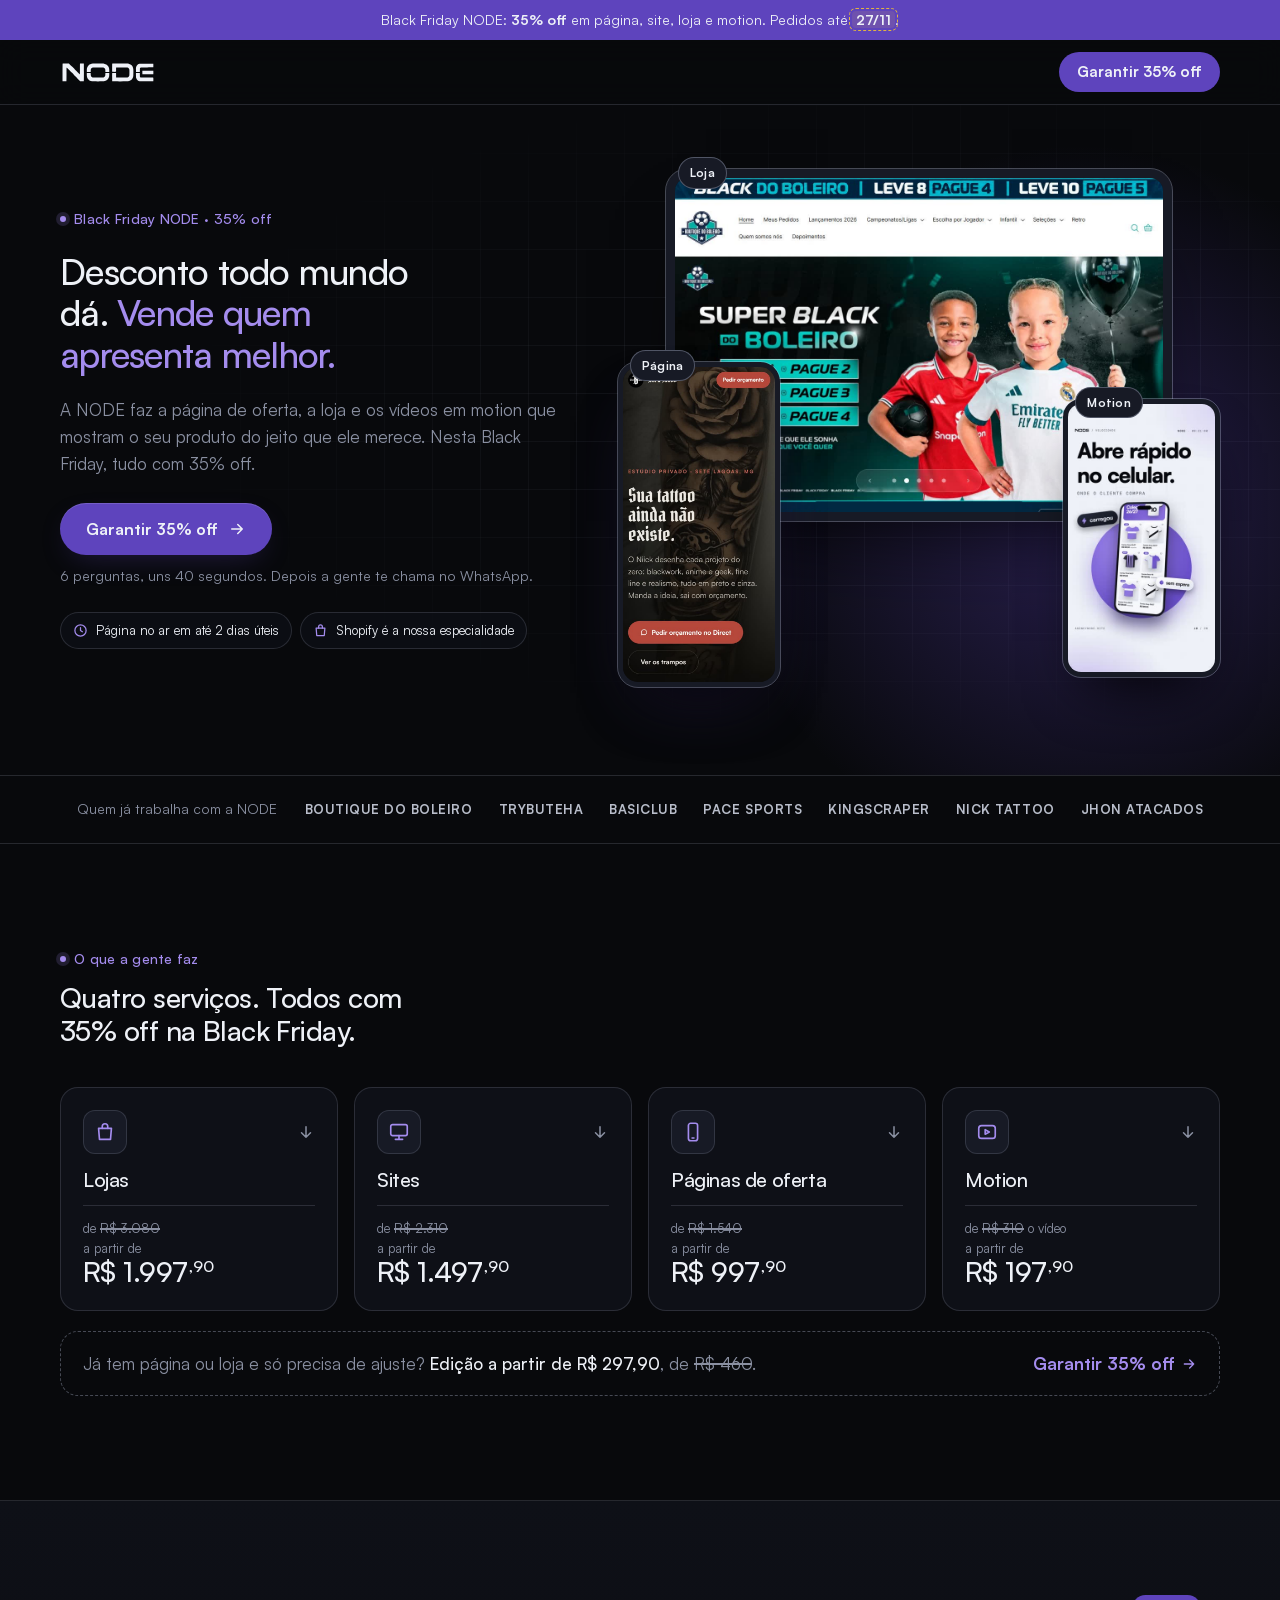
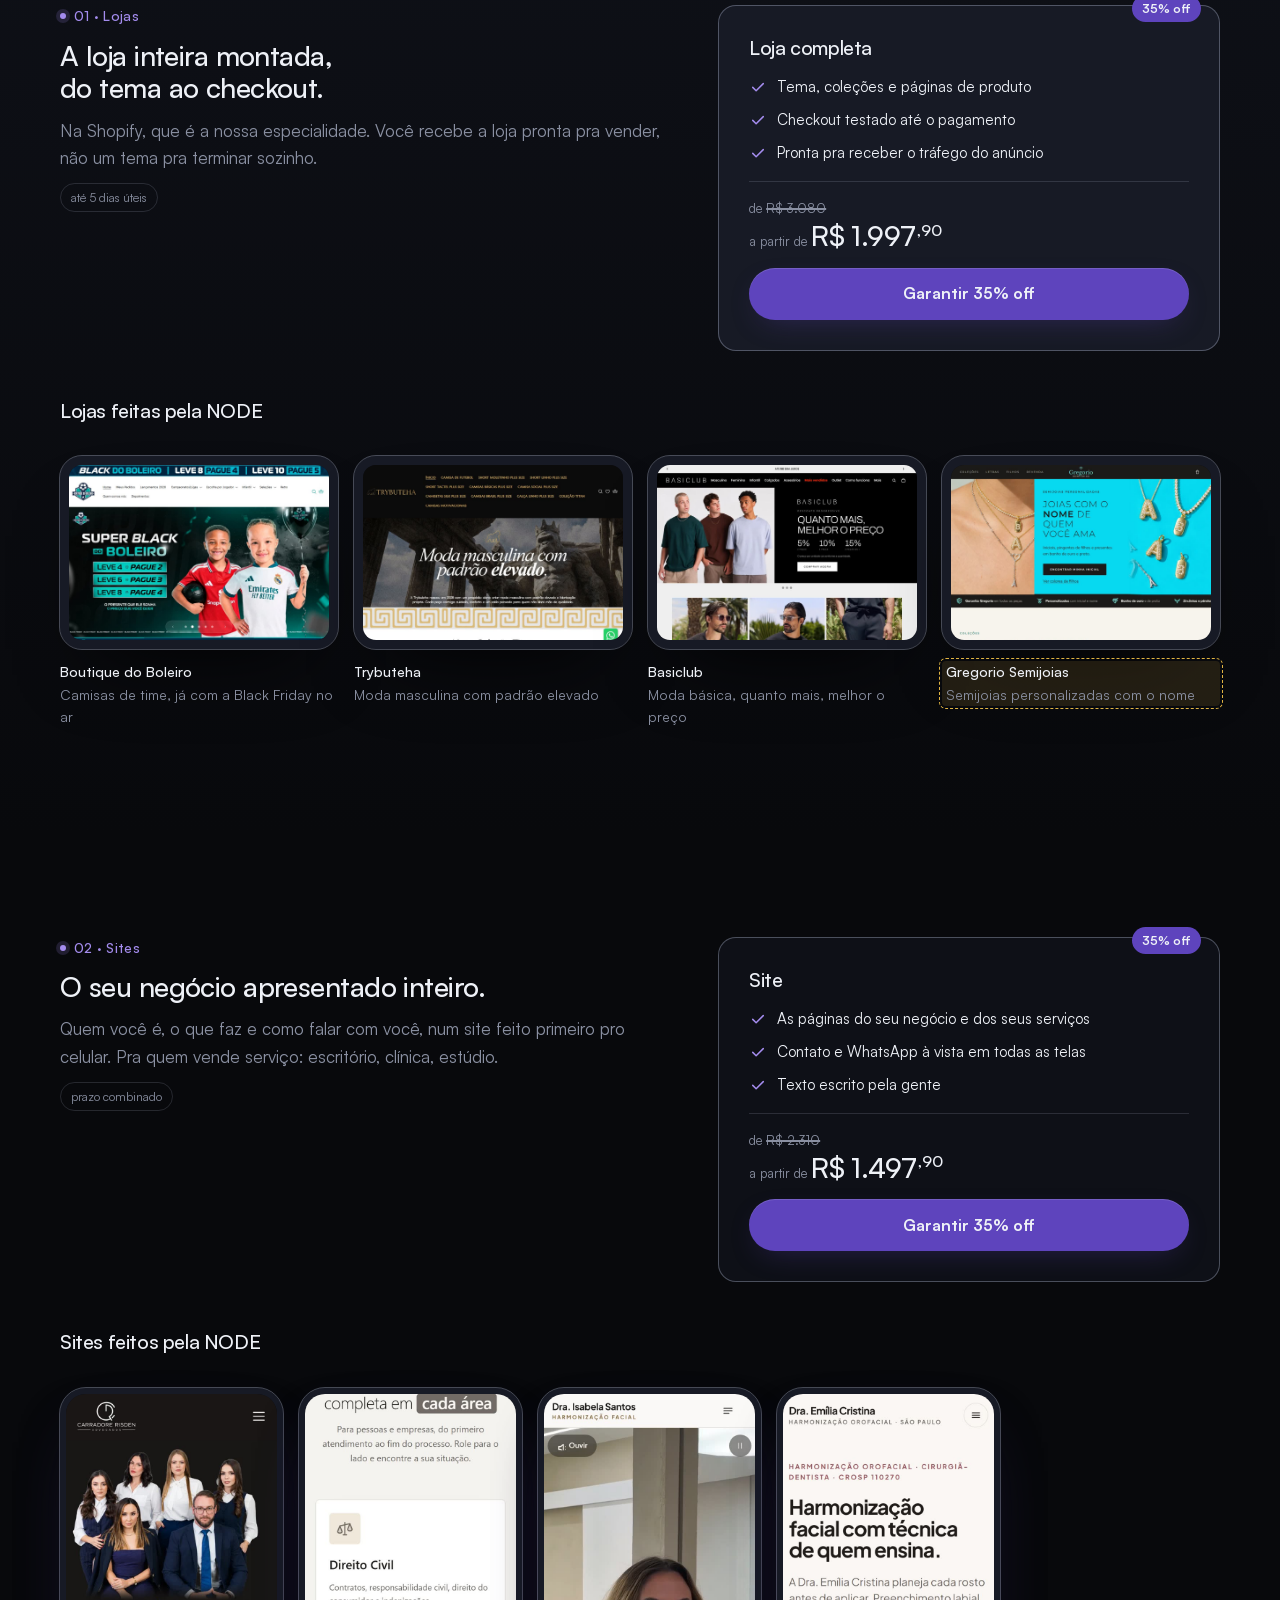
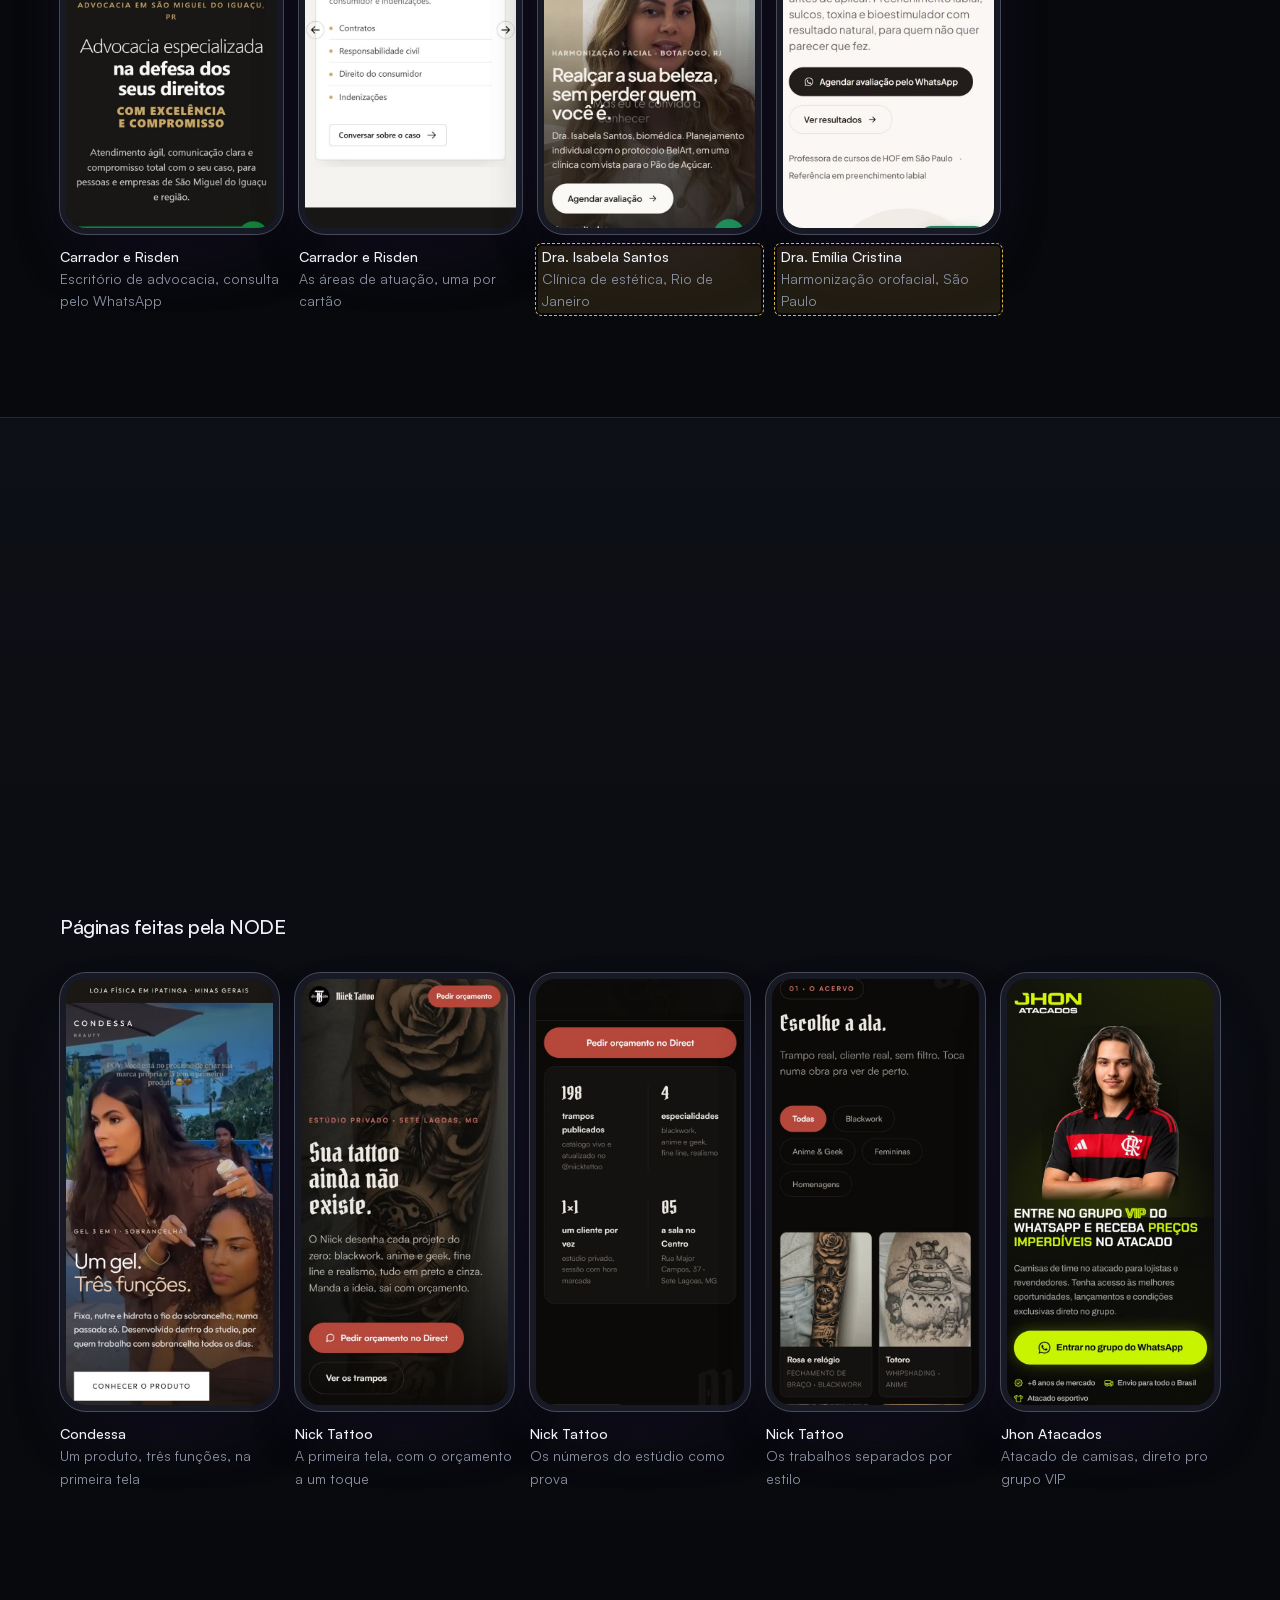
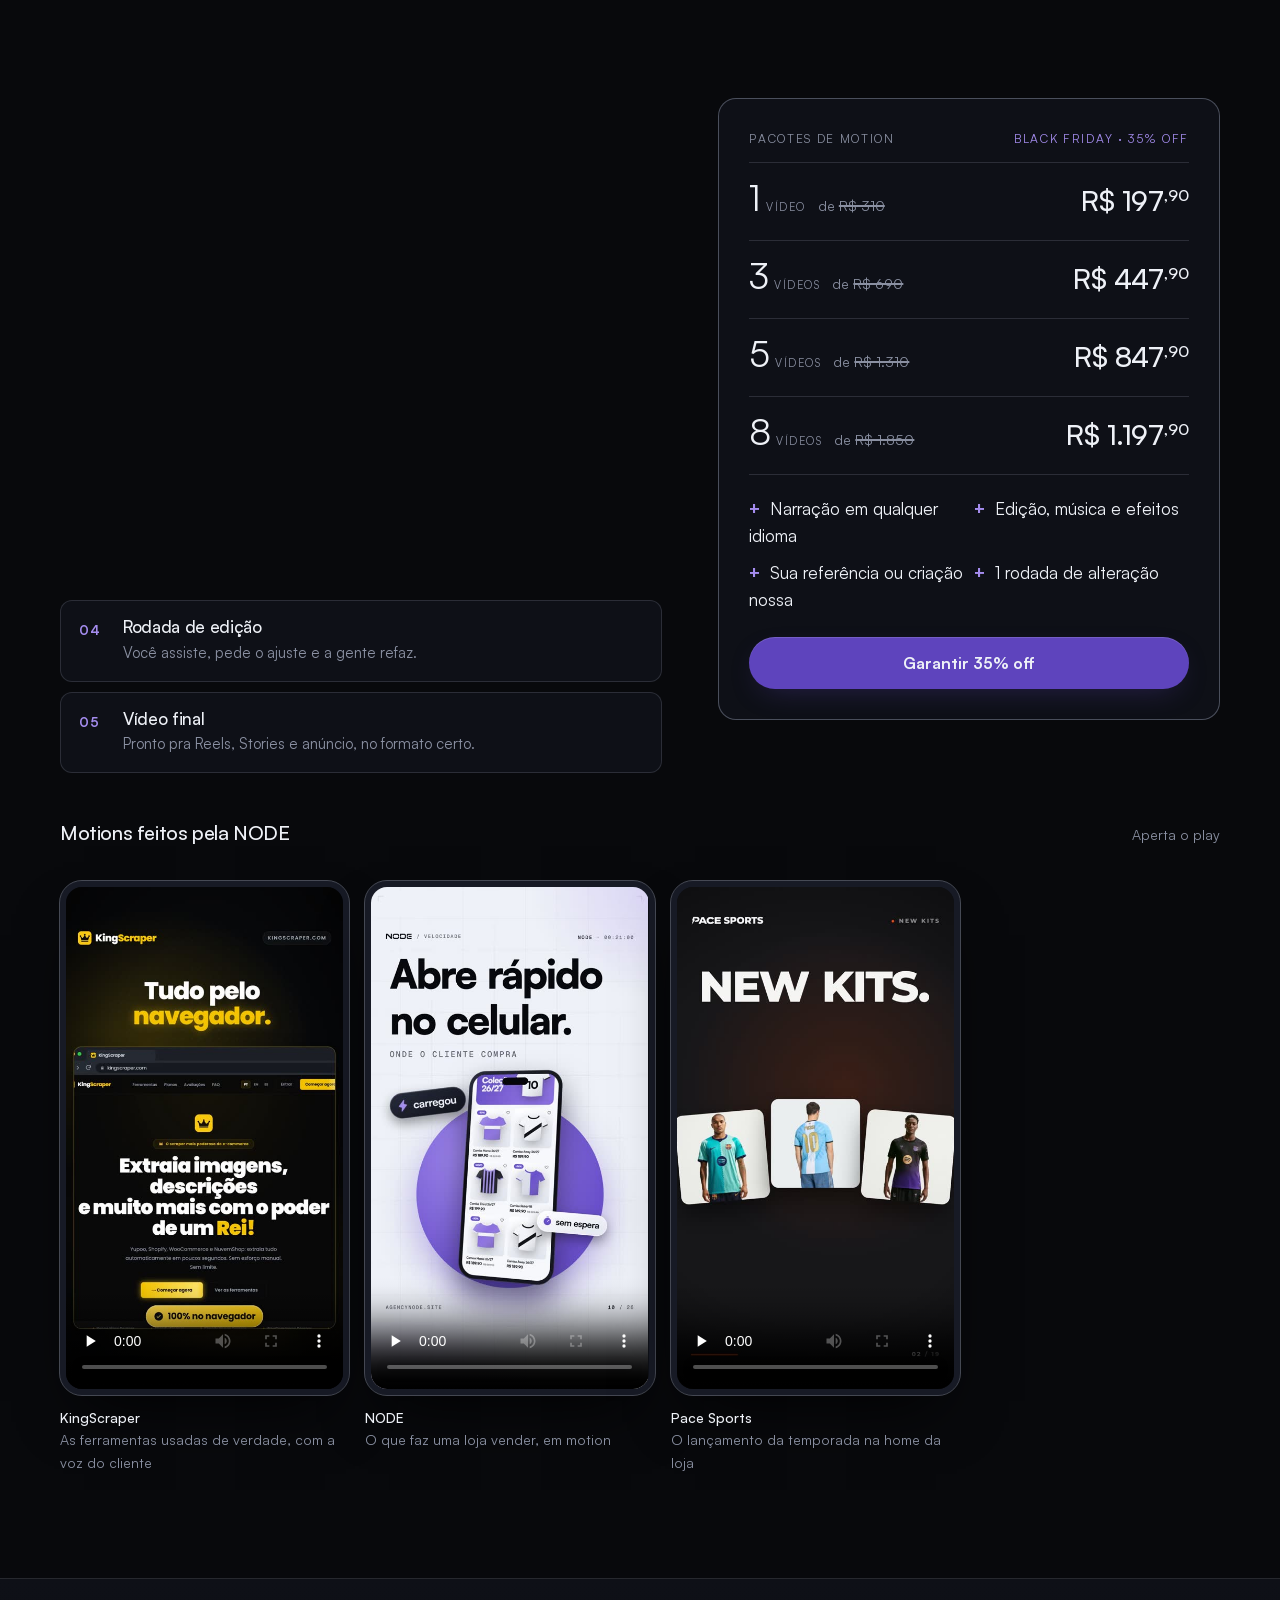
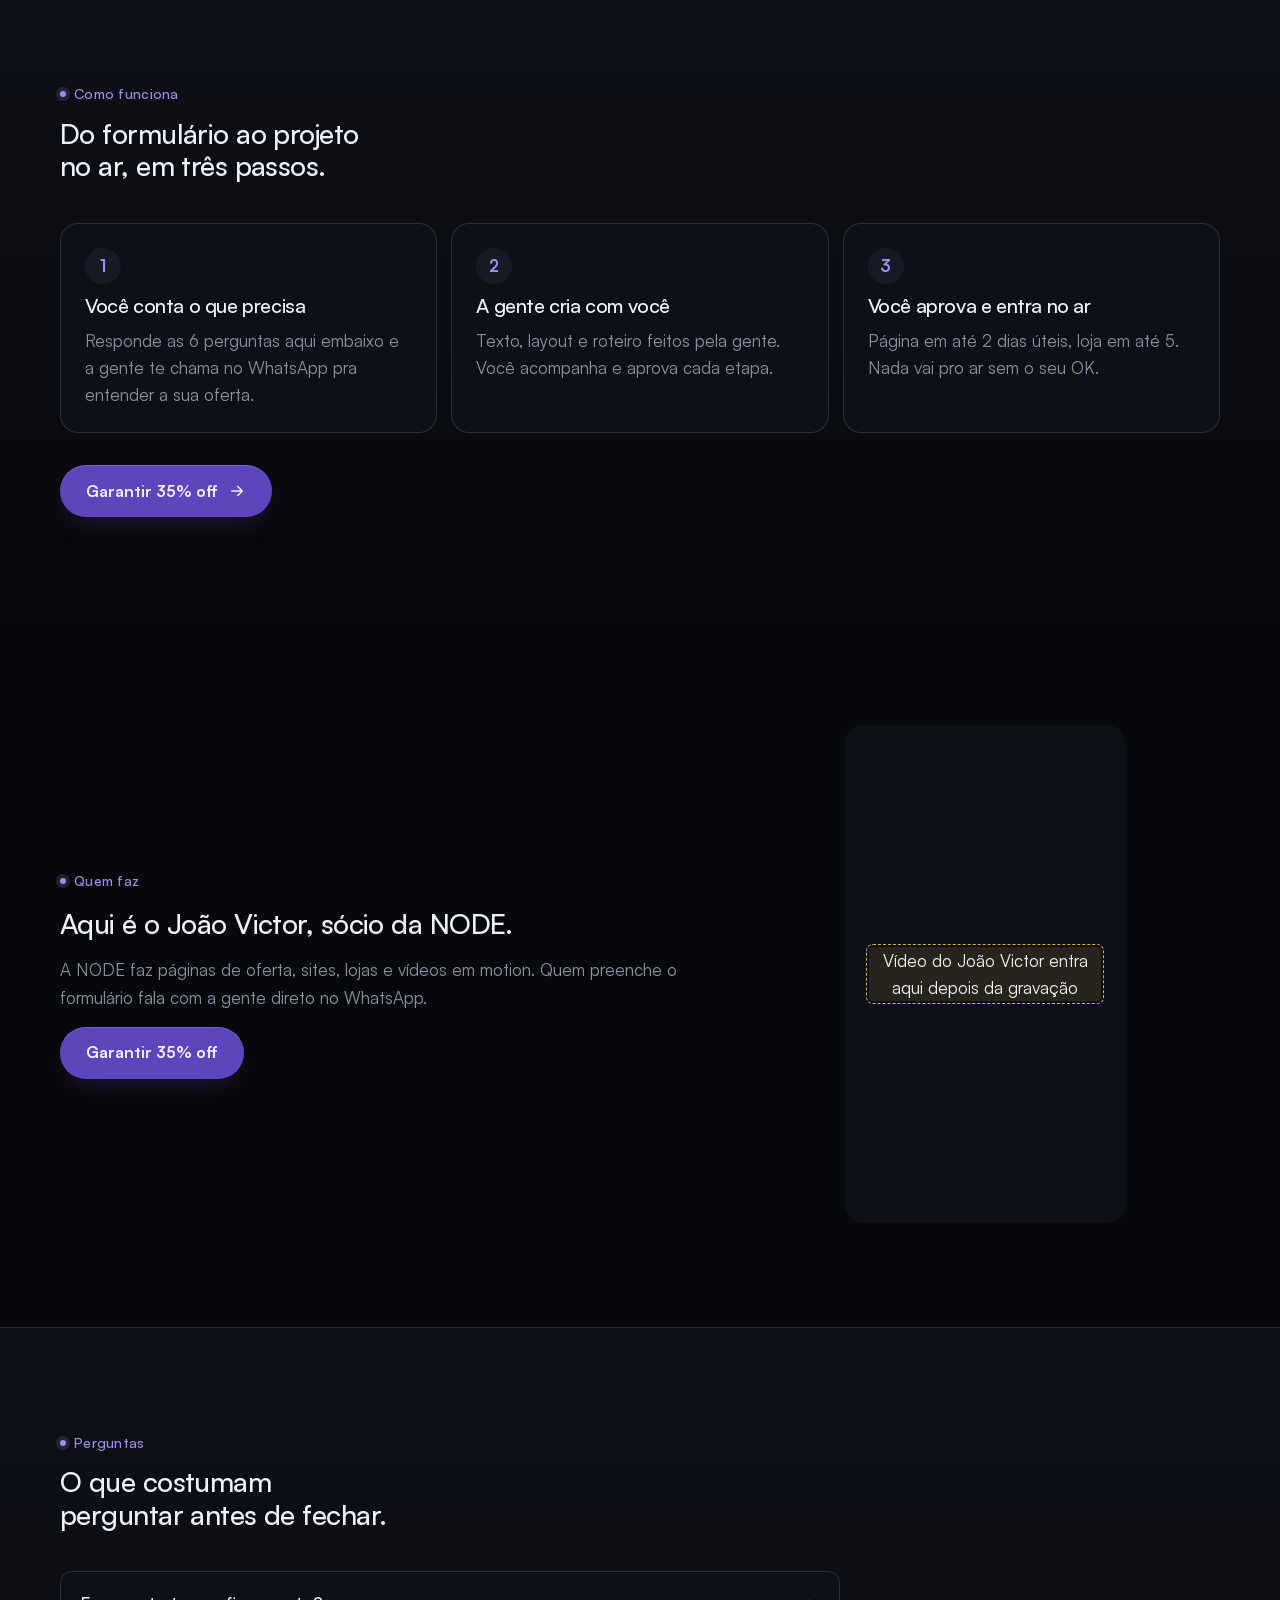
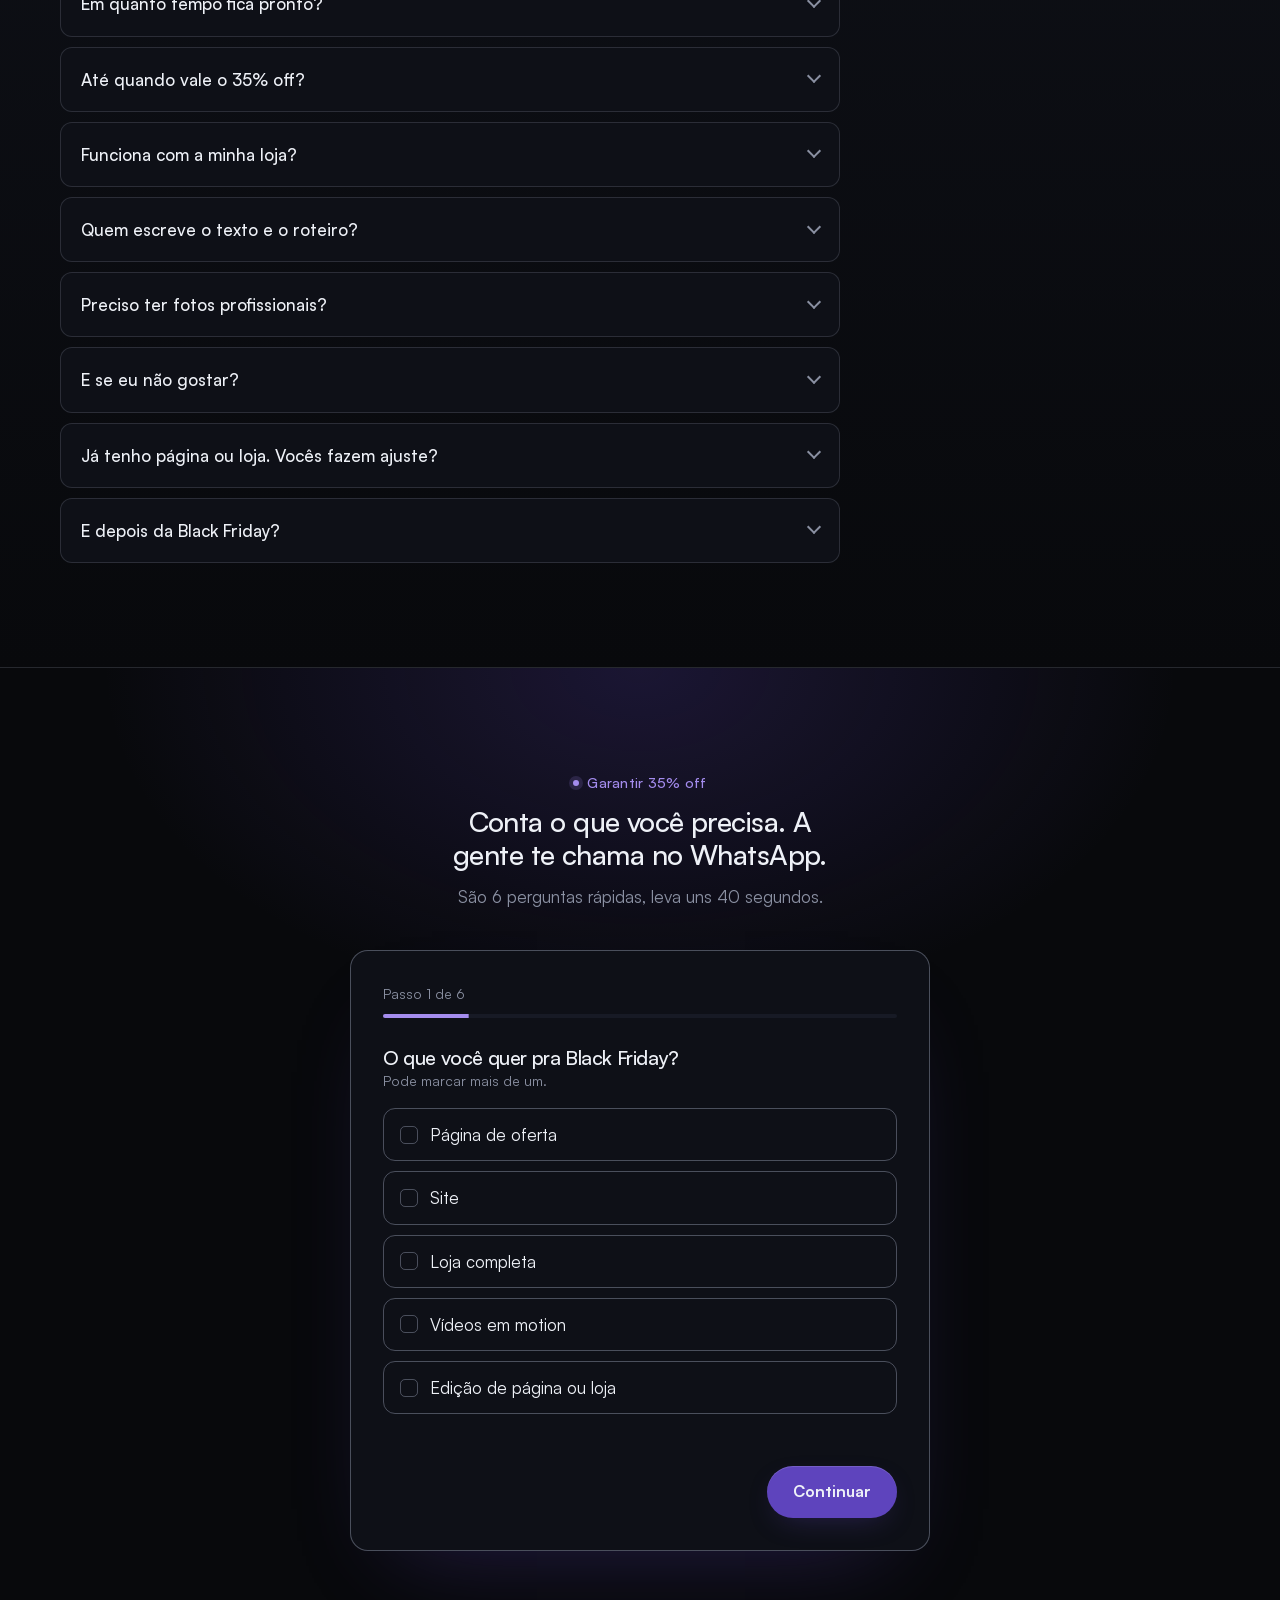
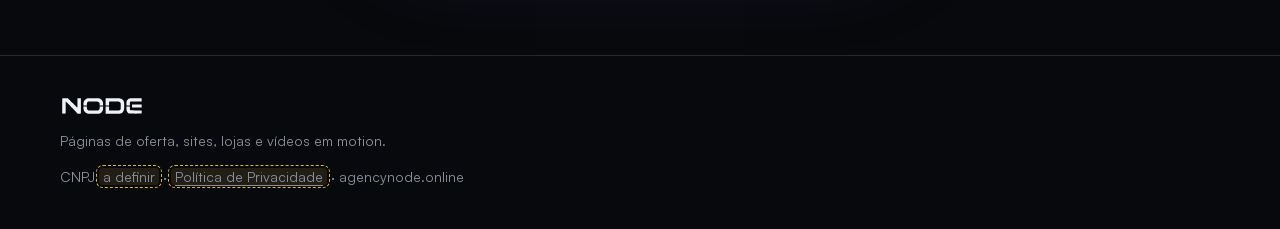
==== commit ecbf5f5f: "feat(oferta): preços de Black Friday terminando em ,90 Pedido do JV: 1.000 vira 997,90. Vale pra tod" ====
--- a/public/oferta/index.html
+++ b/public/oferta/index.html
@@ -89,7 +89,7 @@
               <svg viewBox="0 0 24 24" fill="none" stroke="currentColor" stroke-width="2" stroke-linecap="round" stroke-linejoin="round" aria-hidden="true"><path d="M12 5v14M6 13l6 6 6-6"/></svg>
             </span>
             <h3>Lojas</h3>
-            <p class="preco"><span class="de">de <s>R$&nbsp;3.080</s></span><span class="por"><small>a partir de</small>R$&nbsp;2.000</span></p>
+            <p class="preco"><span class="de">de <s>R$&nbsp;3.080</s></span><span class="por"><small>a partir de</small>R$&nbsp;1.997<span class="cent">,90</span></span></p>
           </a>
           <a class="atalho revela" href="#sites">
             <span class="atalho-topo">
@@ -97,7 +97,7 @@
               <svg viewBox="0 0 24 24" fill="none" stroke="currentColor" stroke-width="2" stroke-linecap="round" stroke-linejoin="round" aria-hidden="true"><path d="M12 5v14M6 13l6 6 6-6"/></svg>
             </span>
             <h3>Sites</h3>
-            <p class="preco"><span class="de">de <s>R$&nbsp;2.310</s></span><span class="por"><small>a partir de</small>R$&nbsp;1.500</span></p>
+            <p class="preco"><span class="de">de <s>R$&nbsp;2.310</s></span><span class="por"><small>a partir de</small>R$&nbsp;1.497<span class="cent">,90</span></span></p>
           </a>
           <a class="atalho revela" href="#paginas">
             <span class="atalho-topo">
@@ -105,7 +105,7 @@
               <svg viewBox="0 0 24 24" fill="none" stroke="currentColor" stroke-width="2" stroke-linecap="round" stroke-linejoin="round" aria-hidden="true"><path d="M12 5v14M6 13l6 6 6-6"/></svg>
             </span>
             <h3>Páginas de oferta</h3>
-            <p class="preco"><span class="de">de <s>R$&nbsp;1.540</s></span><span class="por"><small>a partir de</small>R$&nbsp;1.000</span></p>
+            <p class="preco"><span class="de">de <s>R$&nbsp;1.540</s></span><span class="por"><small>a partir de</small>R$&nbsp;997<span class="cent">,90</span></span></p>
           </a>
           <a class="atalho revela" href="#motion">
             <span class="atalho-topo">
@@ -113,12 +113,12 @@
               <svg viewBox="0 0 24 24" fill="none" stroke="currentColor" stroke-width="2" stroke-linecap="round" stroke-linejoin="round" aria-hidden="true"><path d="M12 5v14M6 13l6 6 6-6"/></svg>
             </span>
             <h3>Motion</h3>
-            <p class="preco"><span class="de">de <s>R$&nbsp;310</s> o vídeo</span><span class="por"><small>a partir de</small>R$&nbsp;200</span></p>
+            <p class="preco"><span class="de">de <s>R$&nbsp;310</s> o vídeo</span><span class="por"><small>a partir de</small>R$&nbsp;197<span class="cent">,90</span></span></p>
           </a>
         </nav>
 
         <div class="complemento revela">
-          <p>Já tem página ou loja e só precisa de ajuste? <strong>Edição a partir de R$&nbsp;300</strong>, de <s>R$&nbsp;460</s>.</p>
+          <p>Já tem página ou loja e só precisa de ajuste? <strong>Edição a partir de R$&nbsp;297,90</strong>, de <s>R$&nbsp;460</s>.</p>
           <a class="link-cta" href="#comecar" data-produto="edicao">Garantir 35% off
             <svg width="16" height="16" viewBox="0 0 24 24" fill="none" stroke="currentColor" stroke-width="2" stroke-linecap="round" stroke-linejoin="round" aria-hidden="true"><path d="M5 12h14M13 6l6 6-6 6"/></svg>
           </a>
@@ -151,7 +151,7 @@
             <li><svg viewBox="0 0 24 24" fill="none" stroke="currentColor" stroke-width="2" stroke-linecap="round" stroke-linejoin="round" aria-hidden="true"><path d="M5 12.5l4.5 4.5L19 7.5"/></svg>Checkout testado até o pagamento</li>
             <li><svg viewBox="0 0 24 24" fill="none" stroke="currentColor" stroke-width="2" stroke-linecap="round" stroke-linejoin="round" aria-hidden="true"><path d="M5 12.5l4.5 4.5L19 7.5"/></svg>Pronta pra receber o tráfego do anúncio</li>
           </ul>
-          <p class="preco"><span class="de">de <s>R$&nbsp;3.080</s></span><span class="por"><small>a partir de</small>R$&nbsp;2.000</span></p>
+          <p class="preco"><span class="de">de <s>R$&nbsp;3.080</s></span><span class="por"><small>a partir de</small>R$&nbsp;1.997<span class="cent">,90</span></span></p>
           <a class="botao botao-largo" href="#comecar" data-produto="loja">Garantir 35% off</a>
         </div>
       </div>
@@ -182,7 +182,7 @@
             <li><svg viewBox="0 0 24 24" fill="none" stroke="currentColor" stroke-width="2" stroke-linecap="round" stroke-linejoin="round" aria-hidden="true"><path d="M5 12.5l4.5 4.5L19 7.5"/></svg>Contato e WhatsApp à vista em todas as telas</li>
             <li><svg viewBox="0 0 24 24" fill="none" stroke="currentColor" stroke-width="2" stroke-linecap="round" stroke-linejoin="round" aria-hidden="true"><path d="M5 12.5l4.5 4.5L19 7.5"/></svg>Texto escrito pela gente</li>
           </ul>
-          <p class="preco"><span class="de">de <s>R$&nbsp;2.310</s></span><span class="por"><small>a partir de</small>R$&nbsp;1.500</span></p>
+          <p class="preco"><span class="de">de <s>R$&nbsp;2.310</s></span><span class="por"><small>a partir de</small>R$&nbsp;1.497<span class="cent">,90</span></span></p>
           <a class="botao botao-largo" href="#comecar" data-produto="site">Garantir 35% off</a>
         </div>
       </div>
@@ -214,7 +214,7 @@
             <li><svg viewBox="0 0 24 24" fill="none" stroke="currentColor" stroke-width="2" stroke-linecap="round" stroke-linejoin="round" aria-hidden="true"><path d="M5 12.5l4.5 4.5L19 7.5"/></svg>Oferta, produto, prova e dúvidas na ordem que vende</li>
             <li><svg viewBox="0 0 24 24" fill="none" stroke="currentColor" stroke-width="2" stroke-linecap="round" stroke-linejoin="round" aria-hidden="true"><path d="M5 12.5l4.5 4.5L19 7.5"/></svg>Ligada no seu checkout ou no seu WhatsApp</li>
           </ul>
-          <p class="preco"><span class="de">de <s>R$&nbsp;1.540</s></span><span class="por"><small>a partir de</small>R$&nbsp;1.000</span></p>
+          <p class="preco"><span class="de">de <s>R$&nbsp;1.540</s></span><span class="por"><small>a partir de</small>R$&nbsp;997<span class="cent">,90</span></span></p>
           <a class="botao botao-largo" href="#comecar" data-produto="lp">Garantir 35% off</a>
         </div>
       </div>
@@ -245,10 +245,10 @@
         </div>
         <div class="tabela revela">
           <div class="tabela-cabeca"><span>Pacotes de motion</span><span>Black Friday · 35% off</span></div>
-          <div class="tabela-linha"><span class="qtd">1<small>vídeo</small></span><span class="de">de <s>R$&nbsp;310</s></span><span class="por">R$&nbsp;200</span></div>
-          <div class="tabela-linha"><span class="qtd">3<small>vídeos</small></span><span class="de">de <s>R$&nbsp;690</s></span><span class="por">R$&nbsp;450</span></div>
-          <div class="tabela-linha"><span class="qtd">5<small>vídeos</small></span><span class="de">de <s>R$&nbsp;1.310</s></span><span class="por">R$&nbsp;850</span></div>
-          <div class="tabela-linha"><span class="qtd">8<small>vídeos</small></span><span class="de">de <s>R$&nbsp;1.850</s></span><span class="por">R$&nbsp;1.200</span></div>
+          <div class="tabela-linha"><span class="qtd">1<small>vídeo</small></span><span class="de">de <s>R$&nbsp;310</s></span><span class="por">R$&nbsp;197<span class="cent">,90</span></span></div>
+          <div class="tabela-linha"><span class="qtd">3<small>vídeos</small></span><span class="de">de <s>R$&nbsp;690</s></span><span class="por">R$&nbsp;447<span class="cent">,90</span></span></div>
+          <div class="tabela-linha"><span class="qtd">5<small>vídeos</small></span><span class="de">de <s>R$&nbsp;1.310</s></span><span class="por">R$&nbsp;847<span class="cent">,90</span></span></div>
+          <div class="tabela-linha"><span class="qtd">8<small>vídeos</small></span><span class="de">de <s>R$&nbsp;1.850</s></span><span class="por">R$&nbsp;1.197<span class="cent">,90</span></span></div>
           <ul class="inclui">
             <li>Narração em qualquer idioma</li>
             <li>Edição, música e efeitos</li>
@@ -304,7 +304,7 @@
           <details><summary>Quem escreve o texto e o roteiro?</summary><p>A gente. Você conta da oferta e do produto, e a gente escreve. No motion, você aprova o roteiro antes de começar a animação.</p></details>
           <details><summary>Preciso ter fotos profissionais?</summary><p>Não. A gente usa o que você já tem e, se precisar, faz as imagens e os vídeos.</p></details>
           <details><summary>E se eu não gostar?</summary><p>Nada entra no ar sem você aprovar. No motion, tem uma rodada de alteração incluída.</p></details>
-          <details><summary>Já tenho página ou loja. Vocês fazem ajuste?</summary><p>Fazem. Edição de página ou loja a partir de R$ 300 na Black Friday, de R$ 460.</p></details>
+          <details><summary>Já tenho página ou loja. Vocês fazem ajuste?</summary><p>Fazem. Edição de página ou loja a partir de R$ 297,90 na Black Friday, de R$ 460.</p></details>
           <details><summary>E depois da Black Friday?</summary><p>Tudo continua seu. Na próxima oferta, a gente troca o texto e as fotos e volta a vender.</p></details>
         </div>
       </div>
--- a/public/comum/ofertas.css
+++ b/public/comum/ofertas.css
@@ -192,6 +192,8 @@
 .preco .de { color: var(--texto-apagado); font-size: .8125rem; }
 .preco .por { font-size: 1.75rem; font-weight: 500; letter-spacing: -.02em; line-height: 1.1; }
 .preco .por small { font-size: .8125rem; color: var(--texto-apagado); font-weight: 400; letter-spacing: 0; margin-right: 4px; }
+/* Centavos menores e no alto, como no preço de vitrine */
+.cent { font-size: .58em; letter-spacing: 0; vertical-align: .62em; line-height: 0; margin-left: 1px; }
 .desconto { position: absolute; top: -11px; right: 18px; background: var(--acento-fundo); color: var(--texto); font-size: .75rem; font-weight: 700; padding: 4px 10px; border-radius: 999px; }
 .complemento { margin-top: 20px; display: flex; flex-wrap: wrap; align-items: center; justify-content: space-between; gap: 12px 24px; padding: 18px 22px; border: 1px dashed var(--borda-forte); border-radius: var(--raio); }
 .complemento p { color: var(--texto-apagado); }
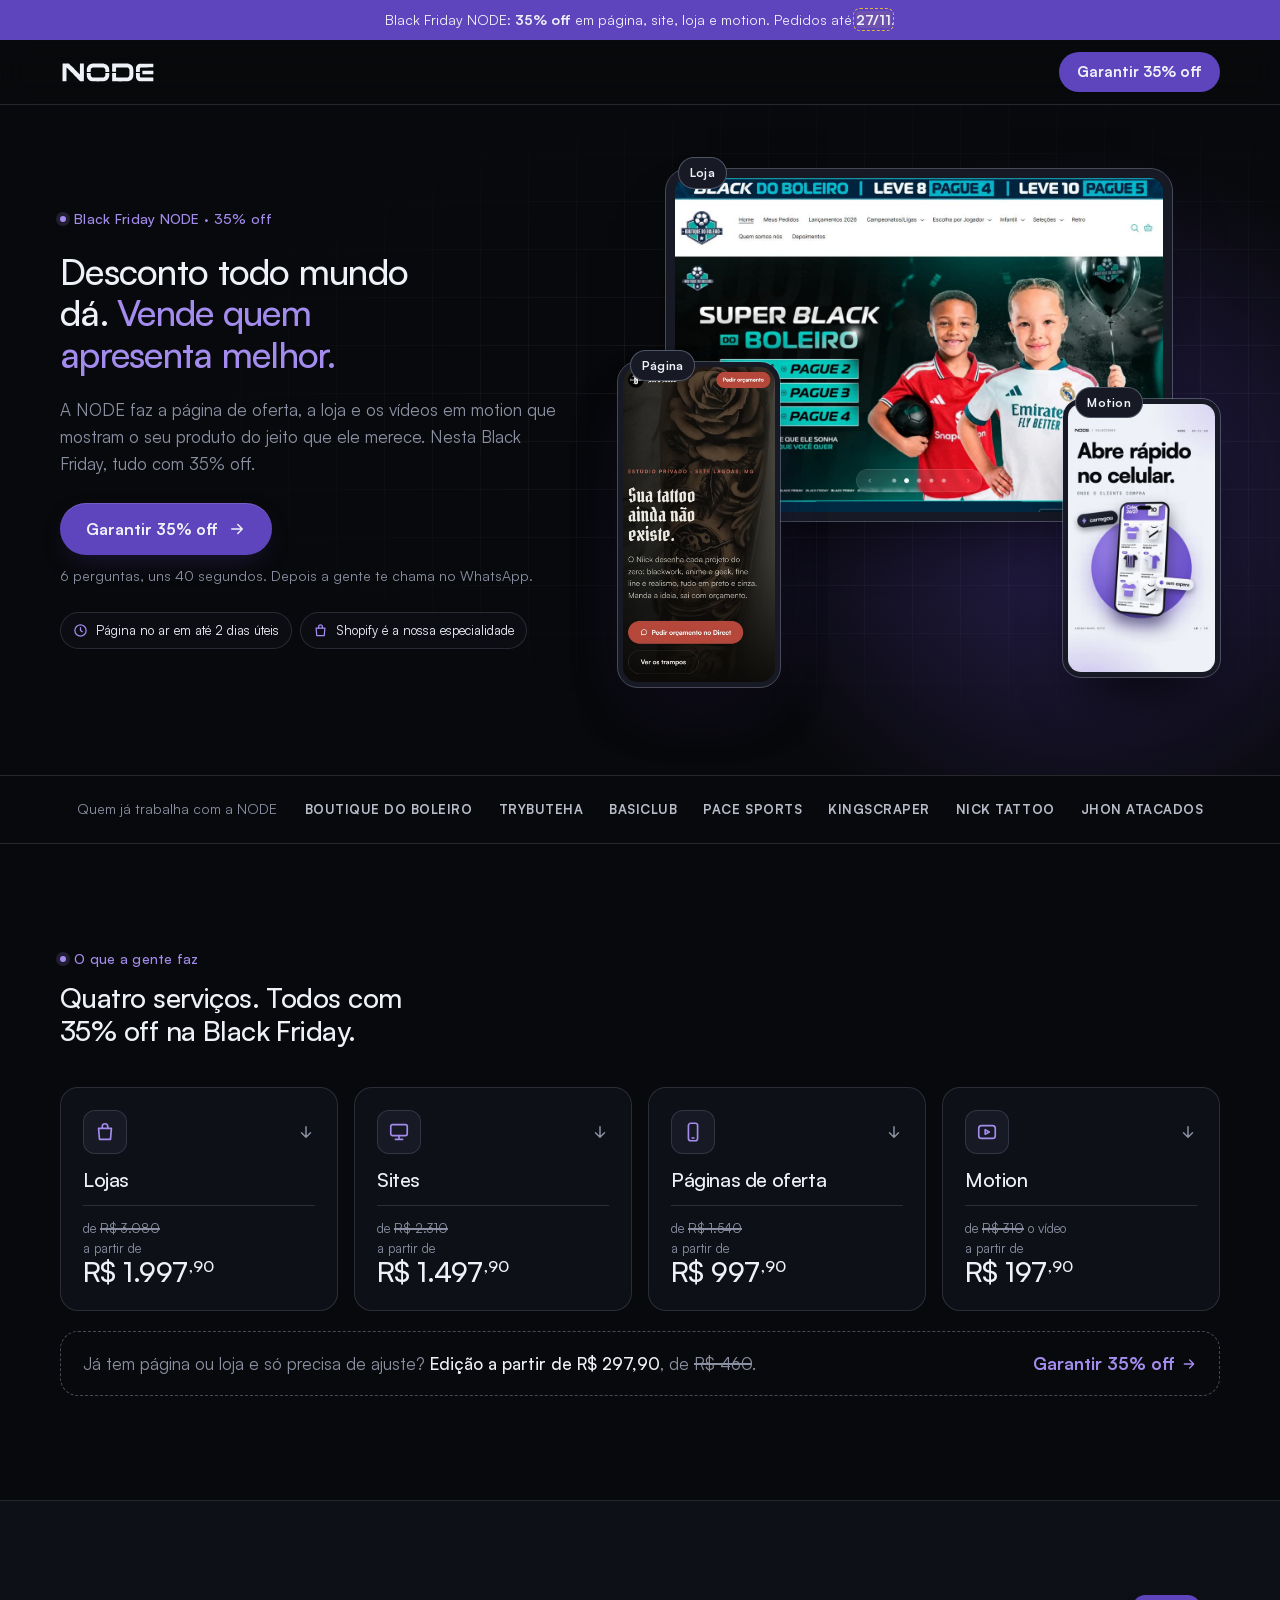
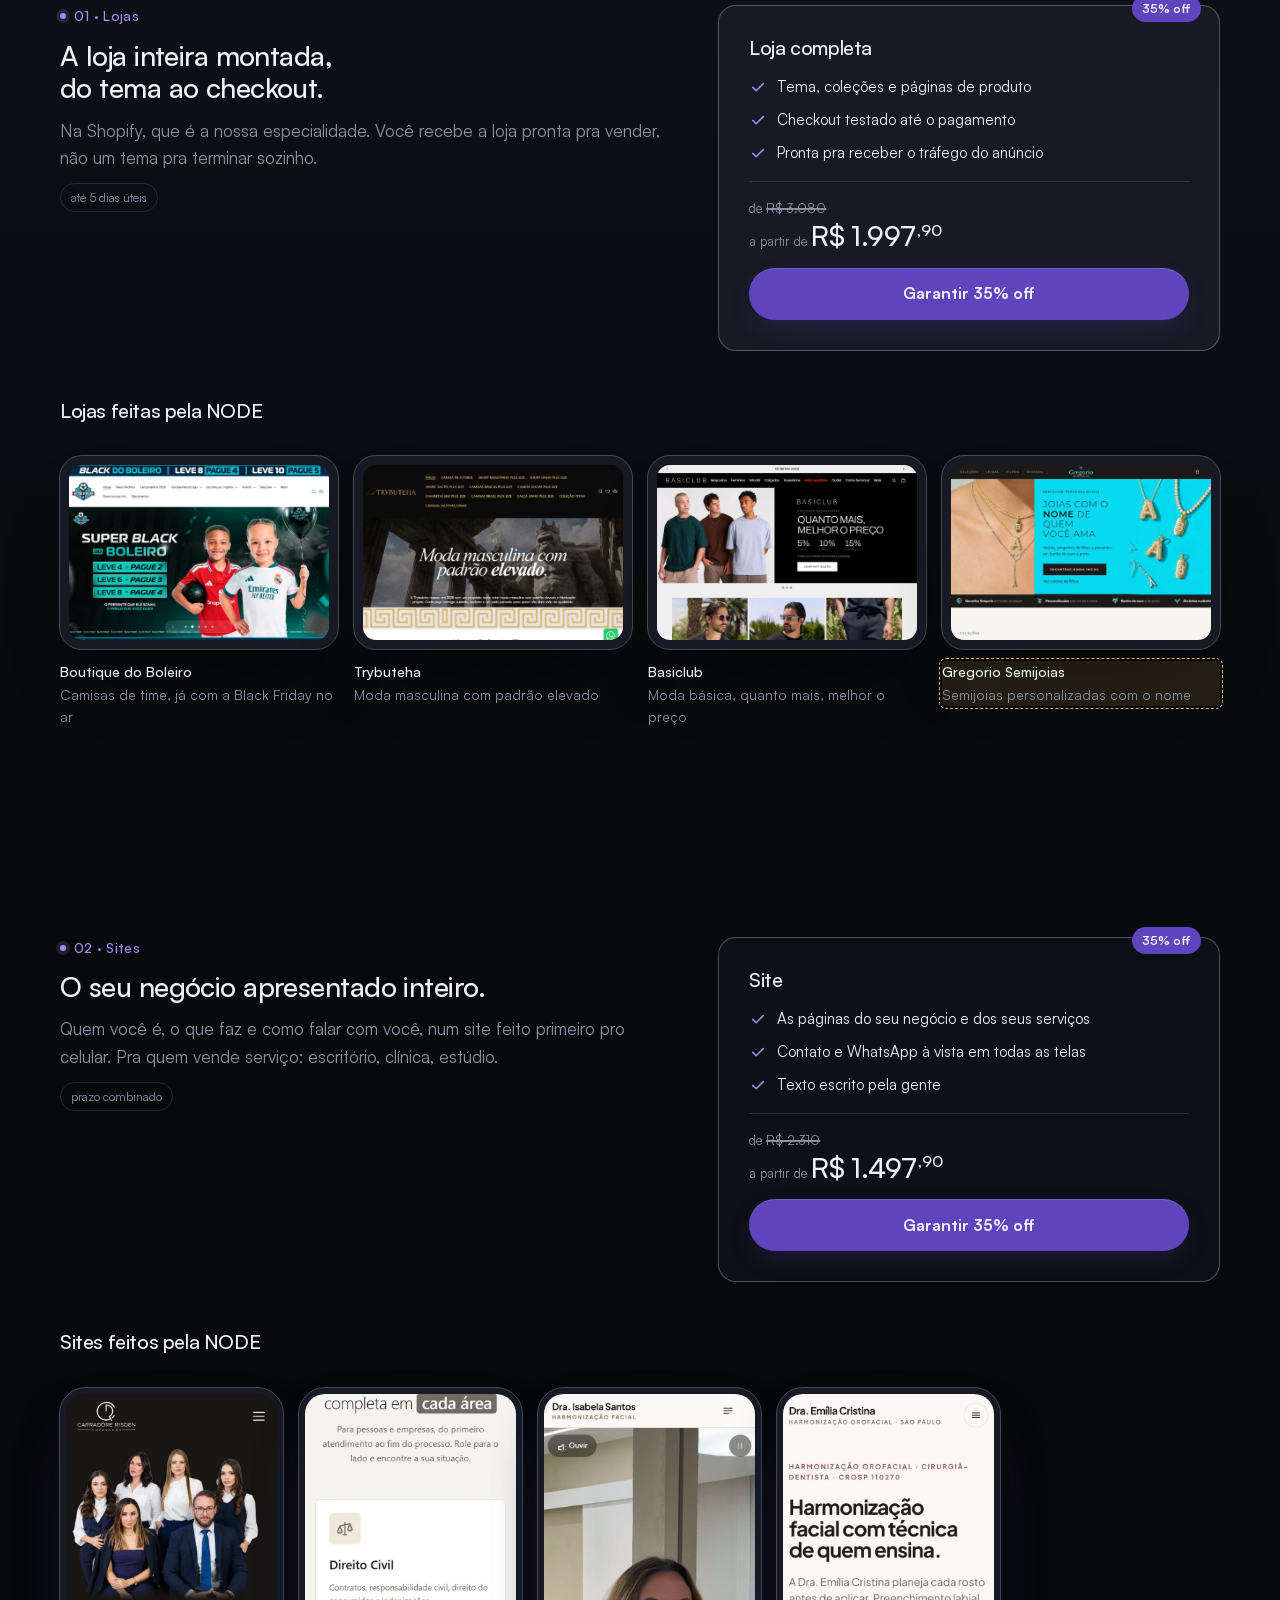
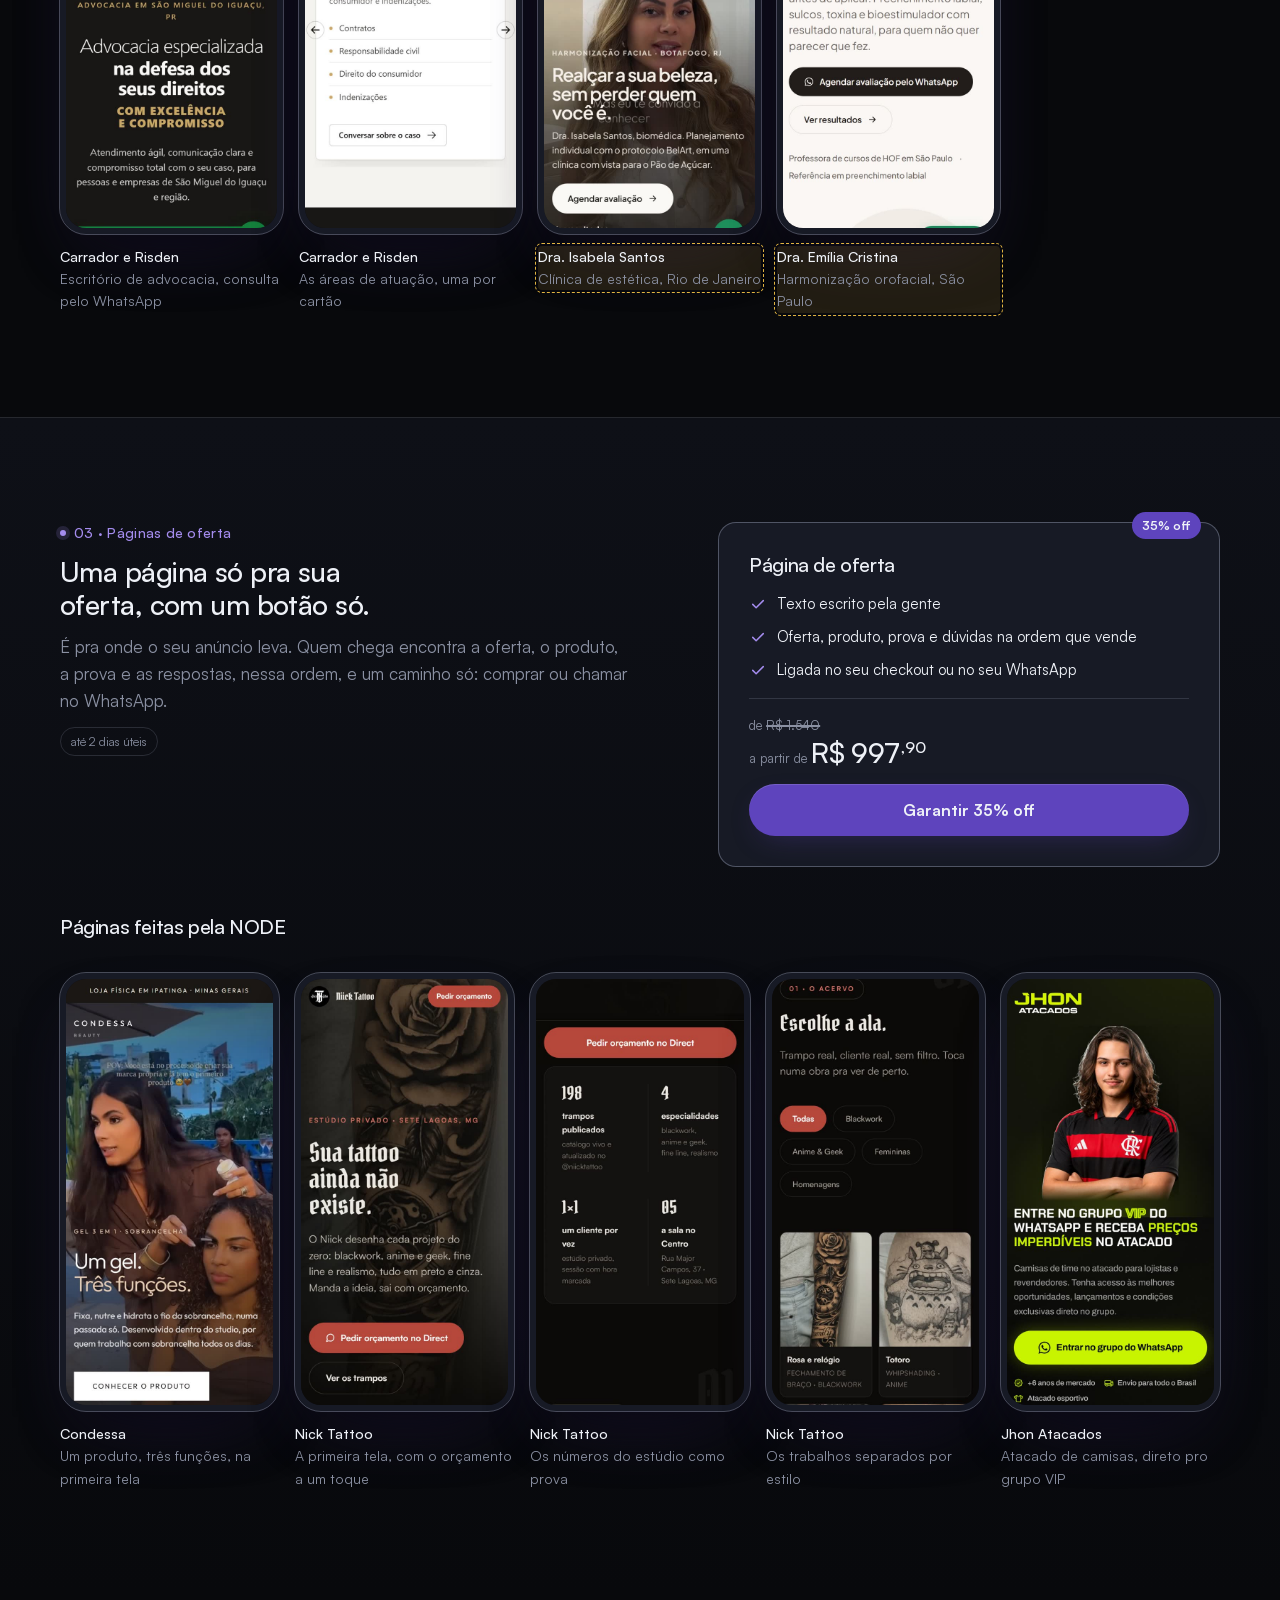
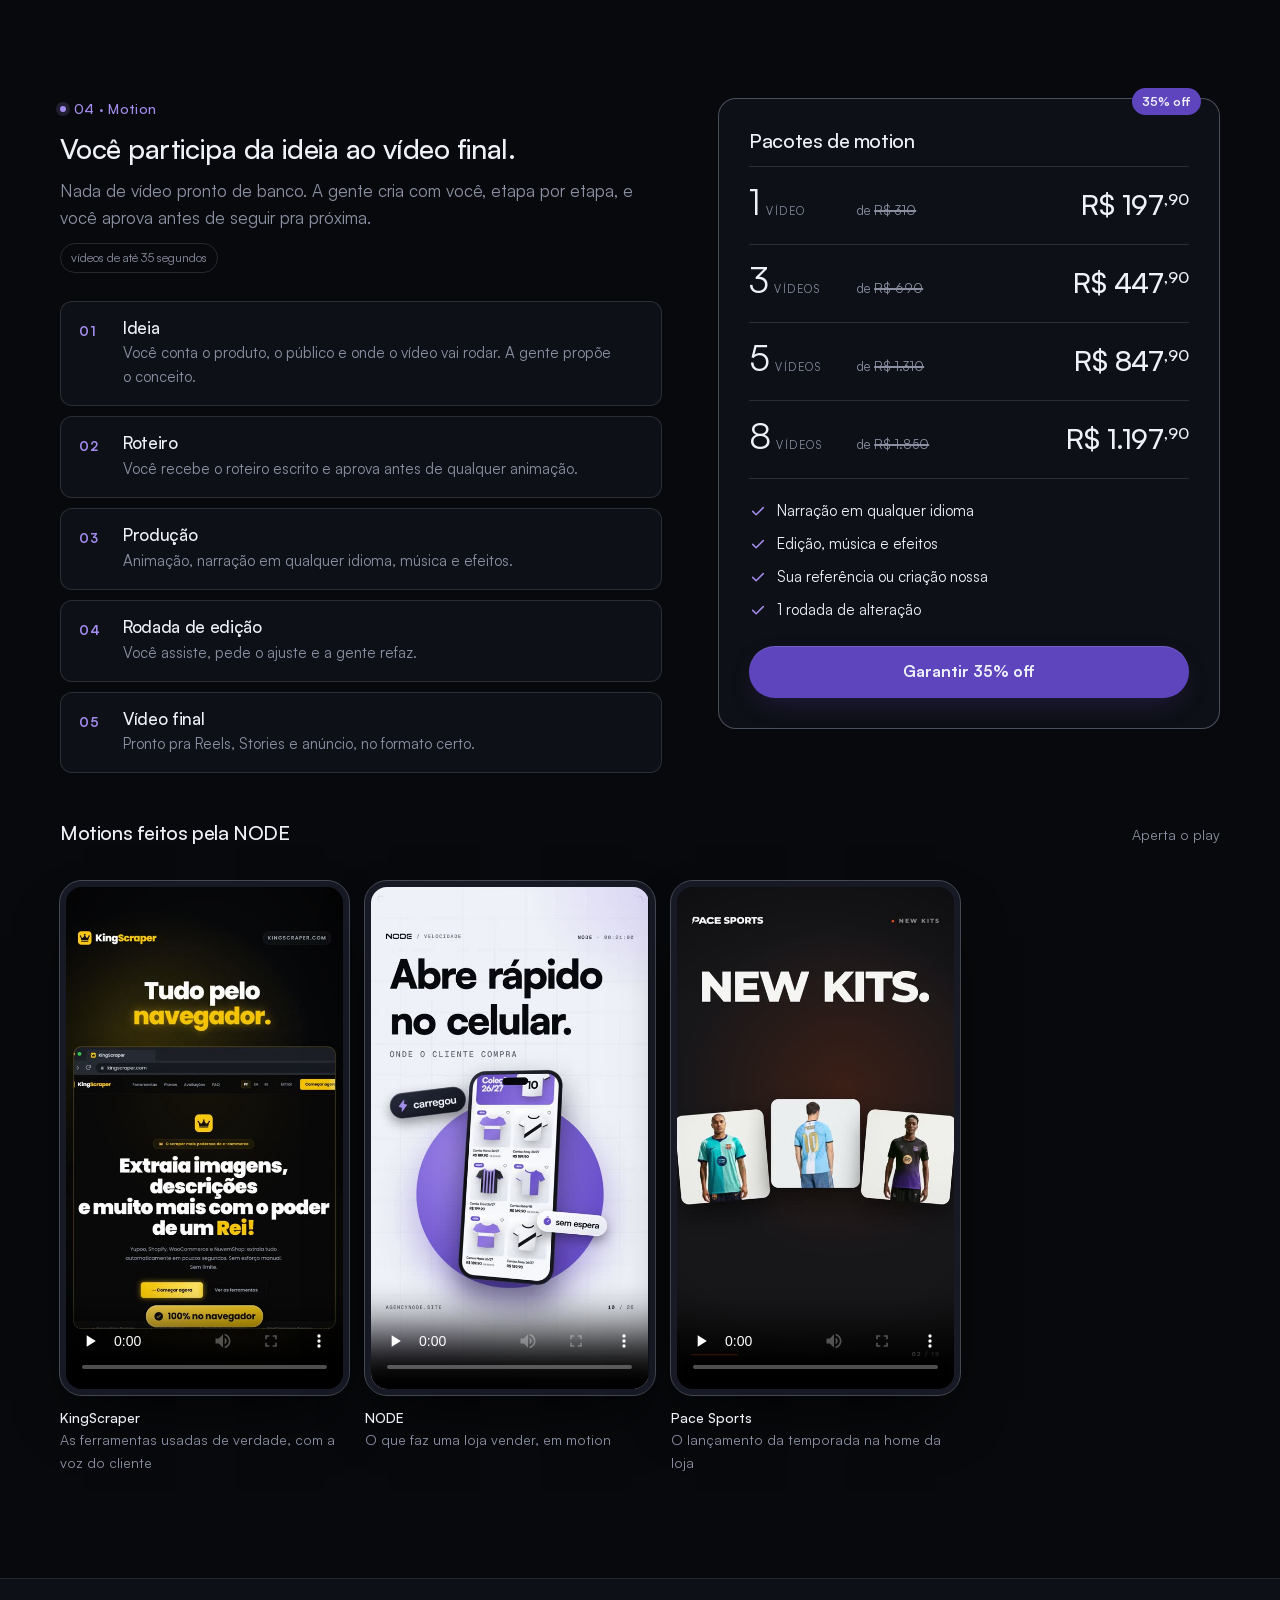
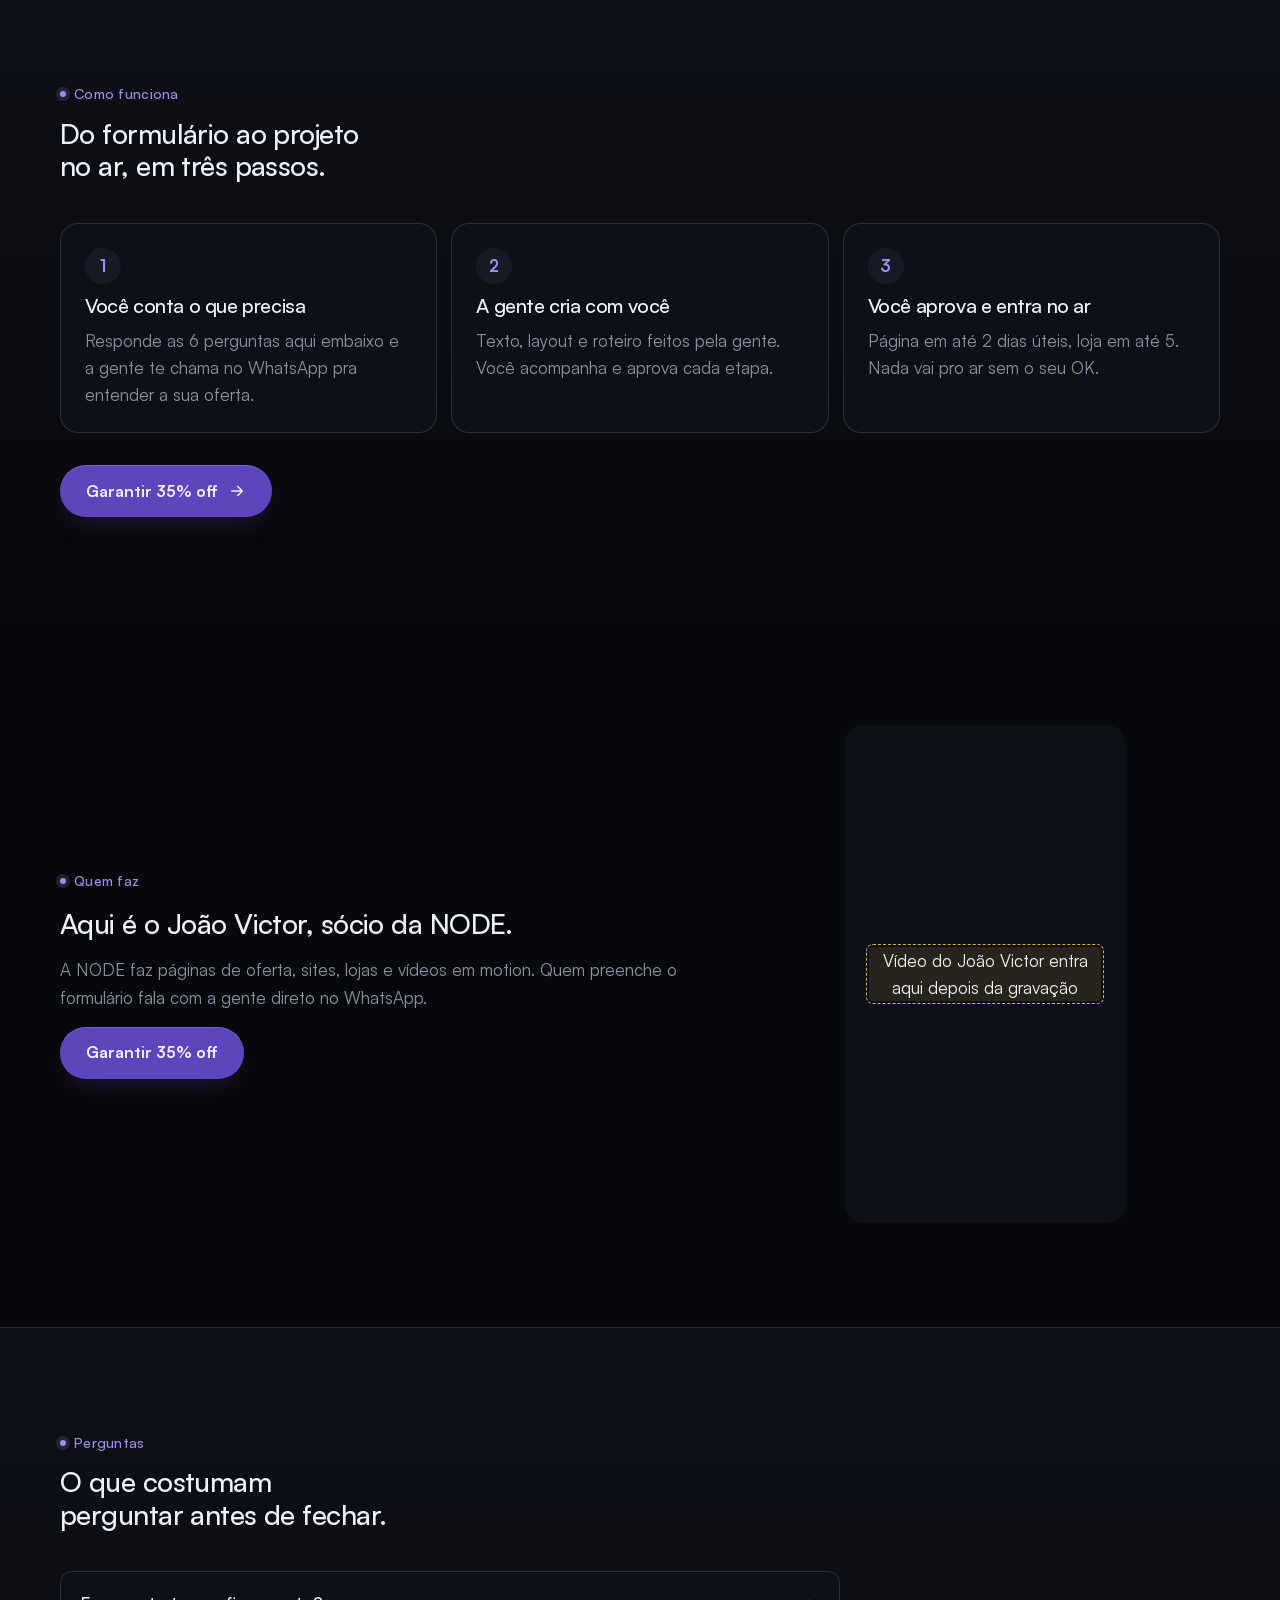
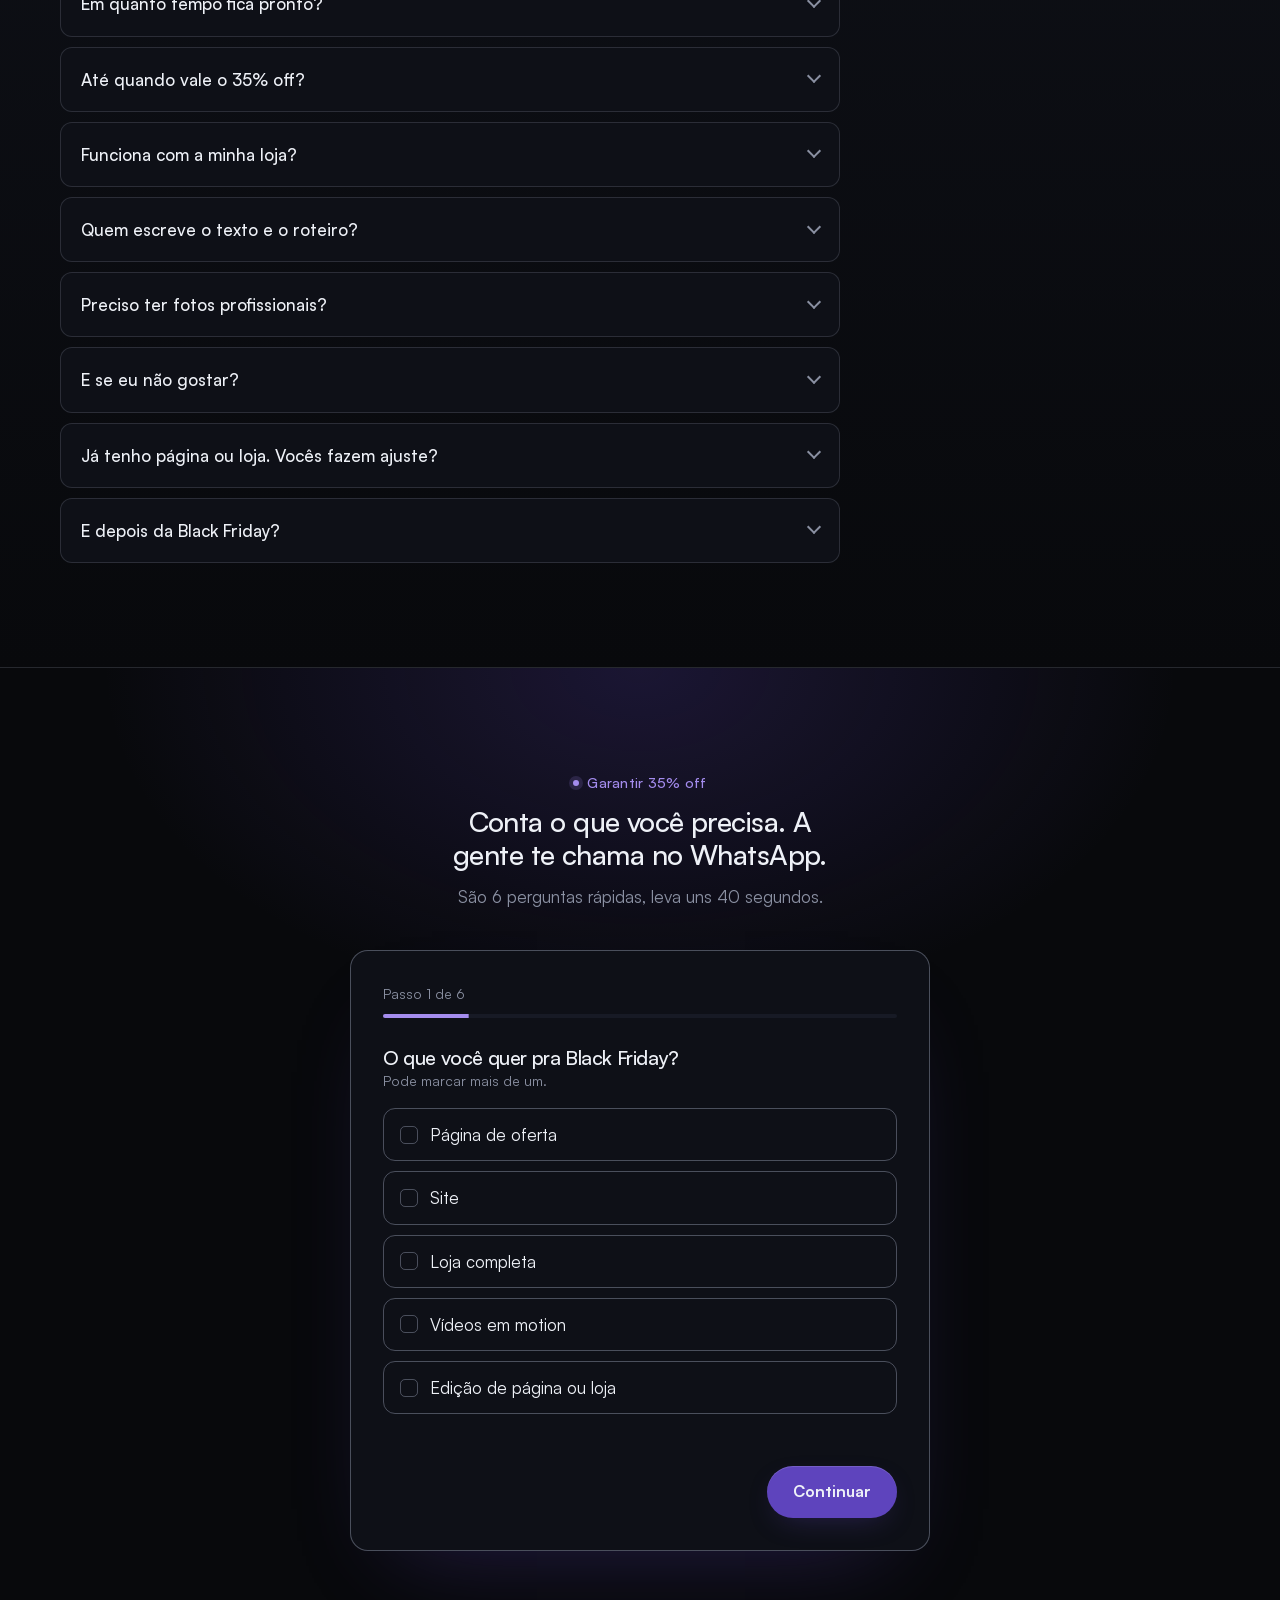
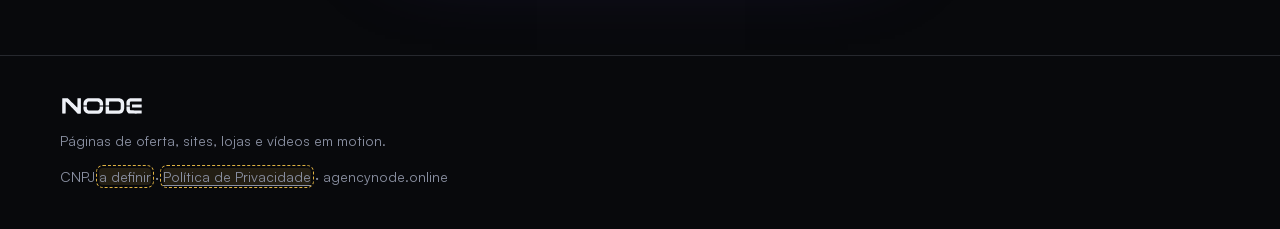
==== commit 31f79af8: "fix(oferta): alinhamento da tabela de motion e cartões padronizados Coluna da quantidade com largura" ====
--- a/public/oferta/index.html
+++ b/public/oferta/index.html
@@ -244,16 +244,17 @@
           </div>
         </div>
         <div class="tabela revela">
-          <div class="tabela-cabeca"><span>Pacotes de motion</span><span>Black Friday · 35% off</span></div>
+          <span class="desconto">35% off</span>
+          <h3>Pacotes de motion</h3>
           <div class="tabela-linha"><span class="qtd">1<small>vídeo</small></span><span class="de">de <s>R$&nbsp;310</s></span><span class="por">R$&nbsp;197<span class="cent">,90</span></span></div>
           <div class="tabela-linha"><span class="qtd">3<small>vídeos</small></span><span class="de">de <s>R$&nbsp;690</s></span><span class="por">R$&nbsp;447<span class="cent">,90</span></span></div>
           <div class="tabela-linha"><span class="qtd">5<small>vídeos</small></span><span class="de">de <s>R$&nbsp;1.310</s></span><span class="por">R$&nbsp;847<span class="cent">,90</span></span></div>
           <div class="tabela-linha"><span class="qtd">8<small>vídeos</small></span><span class="de">de <s>R$&nbsp;1.850</s></span><span class="por">R$&nbsp;1.197<span class="cent">,90</span></span></div>
-          <ul class="inclui">
-            <li>Narração em qualquer idioma</li>
-            <li>Edição, música e efeitos</li>
-            <li>Sua referência ou criação nossa</li>
-            <li>1 rodada de alteração</li>
+          <ul class="lista">
+            <li><svg viewBox="0 0 24 24" fill="none" stroke="currentColor" stroke-width="2" stroke-linecap="round" stroke-linejoin="round" aria-hidden="true"><path d="M5 12.5l4.5 4.5L19 7.5"/></svg>Narração em qualquer idioma</li>
+            <li><svg viewBox="0 0 24 24" fill="none" stroke="currentColor" stroke-width="2" stroke-linecap="round" stroke-linejoin="round" aria-hidden="true"><path d="M5 12.5l4.5 4.5L19 7.5"/></svg>Edição, música e efeitos</li>
+            <li><svg viewBox="0 0 24 24" fill="none" stroke="currentColor" stroke-width="2" stroke-linecap="round" stroke-linejoin="round" aria-hidden="true"><path d="M5 12.5l4.5 4.5L19 7.5"/></svg>Sua referência ou criação nossa</li>
+            <li><svg viewBox="0 0 24 24" fill="none" stroke="currentColor" stroke-width="2" stroke-linecap="round" stroke-linejoin="round" aria-hidden="true"><path d="M5 12.5l4.5 4.5L19 7.5"/></svg>1 rodada de alteração</li>
           </ul>
           <a class="botao botao-largo" href="#comecar" data-produto="motion">Garantir 35% off</a>
         </div>
--- a/public/comum/ofertas.css
+++ b/public/comum/ofertas.css
@@ -64,7 +64,7 @@
 .micro { color: var(--texto-apagado); font-size: var(--t-p); }
 
 /* Marcador de revisão: some antes de publicar (procurar "pendente"). */
-.pendente { outline: 1px dashed #E0B341; outline-offset: 2px; background: rgba(224, 179, 65, .12); border-radius: 4px; color: inherit; padding: 0 4px; }
+.pendente { outline: 1px dashed #E0B341; outline-offset: 2px; background: rgba(224, 179, 65, .12); border-radius: 4px; color: inherit; }
 
 /* Botão: o mesmo CTA em toda a página */
 .botao {
@@ -231,18 +231,21 @@
 .linha-motion li::before { content: counter(etapa, decimal-leading-zero); grid-row: span 2; padding-top: 3px; color: var(--acento); font-size: .8125rem; font-weight: 700; letter-spacing: .06em; }
 .linha-motion h3 { font-size: 1.0625rem; }
 .linha-motion p { color: var(--texto-apagado); font-size: .9375rem; }
-.tabela { background: var(--bg-elev); border: 1px solid var(--borda-forte); border-radius: var(--raio); padding: 22px; }
+/* Tabela de pacotes: mesmo cartão das outras ofertas; coluna da quantidade com largura fixa pra o "de" alinhar entre as linhas */
+.tabela { position: relative; background: var(--bg-elev); border: 1px solid var(--borda-forte); border-radius: var(--raio); padding: 22px; }
 @media (min-width: 820px) { .tabela { padding: 30px; } }
-.tabela-cabeca { display: flex; justify-content: space-between; gap: 12px; font-size: .75rem; letter-spacing: .14em; text-transform: uppercase; color: var(--texto-apagado); padding-bottom: 14px; border-bottom: 1px solid var(--borda); }
-.tabela-cabeca span:last-child { color: var(--acento); }
-.tabela-linha { display: grid; grid-template-columns: auto 1fr auto; align-items: baseline; gap: 12px; padding: 16px 0; border-bottom: 1px solid var(--borda); }
-.tabela-linha .qtd { font-size: 2.25rem; font-weight: 400; line-height: 1; letter-spacing: -.03em; }
+.tabela h3 { font-size: var(--t-h3); padding-bottom: 14px; border-bottom: 1px solid var(--borda); }
+.tabela-linha { display: grid; grid-template-columns: 4.5rem 1fr auto; align-items: baseline; gap: 12px; padding: 16px 0; border-bottom: 1px solid var(--borda); }
+.tabela-linha .qtd { font-size: 1.875rem; font-weight: 400; line-height: 1; letter-spacing: -.03em; white-space: nowrap; }
 .tabela-linha .qtd small { font-size: .6875rem; letter-spacing: .14em; text-transform: uppercase; color: var(--texto-apagado); margin-left: 6px; }
-.tabela-linha .de { color: var(--texto-apagado); font-size: .875rem; }
-.tabela-linha .por { font-size: 1.75rem; font-weight: 500; letter-spacing: -.02em; }
-.inclui { list-style: none; margin: 20px 0 24px; padding: 0; display: grid; gap: 10px; }
-@media (min-width: 560px) { .inclui { grid-template-columns: 1fr 1fr; } }
-.inclui li::before { content: "+"; color: var(--acento); font-weight: 700; margin-right: 10px; }
+.tabela-linha .de { color: var(--texto-apagado); font-size: .8125rem; }
+.tabela-linha .por { font-size: 1.5rem; font-weight: 500; letter-spacing: -.02em; white-space: nowrap; }
+@media (min-width: 560px) {
+  .tabela-linha { grid-template-columns: 6rem 1fr auto; }
+  .tabela-linha .qtd { font-size: 2.25rem; }
+  .tabela-linha .por { font-size: 1.75rem; }
+}
+.tabela .lista { margin: 20px 0 24px; }
 
 /* Passos */
 .passos { display: grid; gap: 14px; counter-reset: passo; list-style: none; margin: 0; padding: 0; }
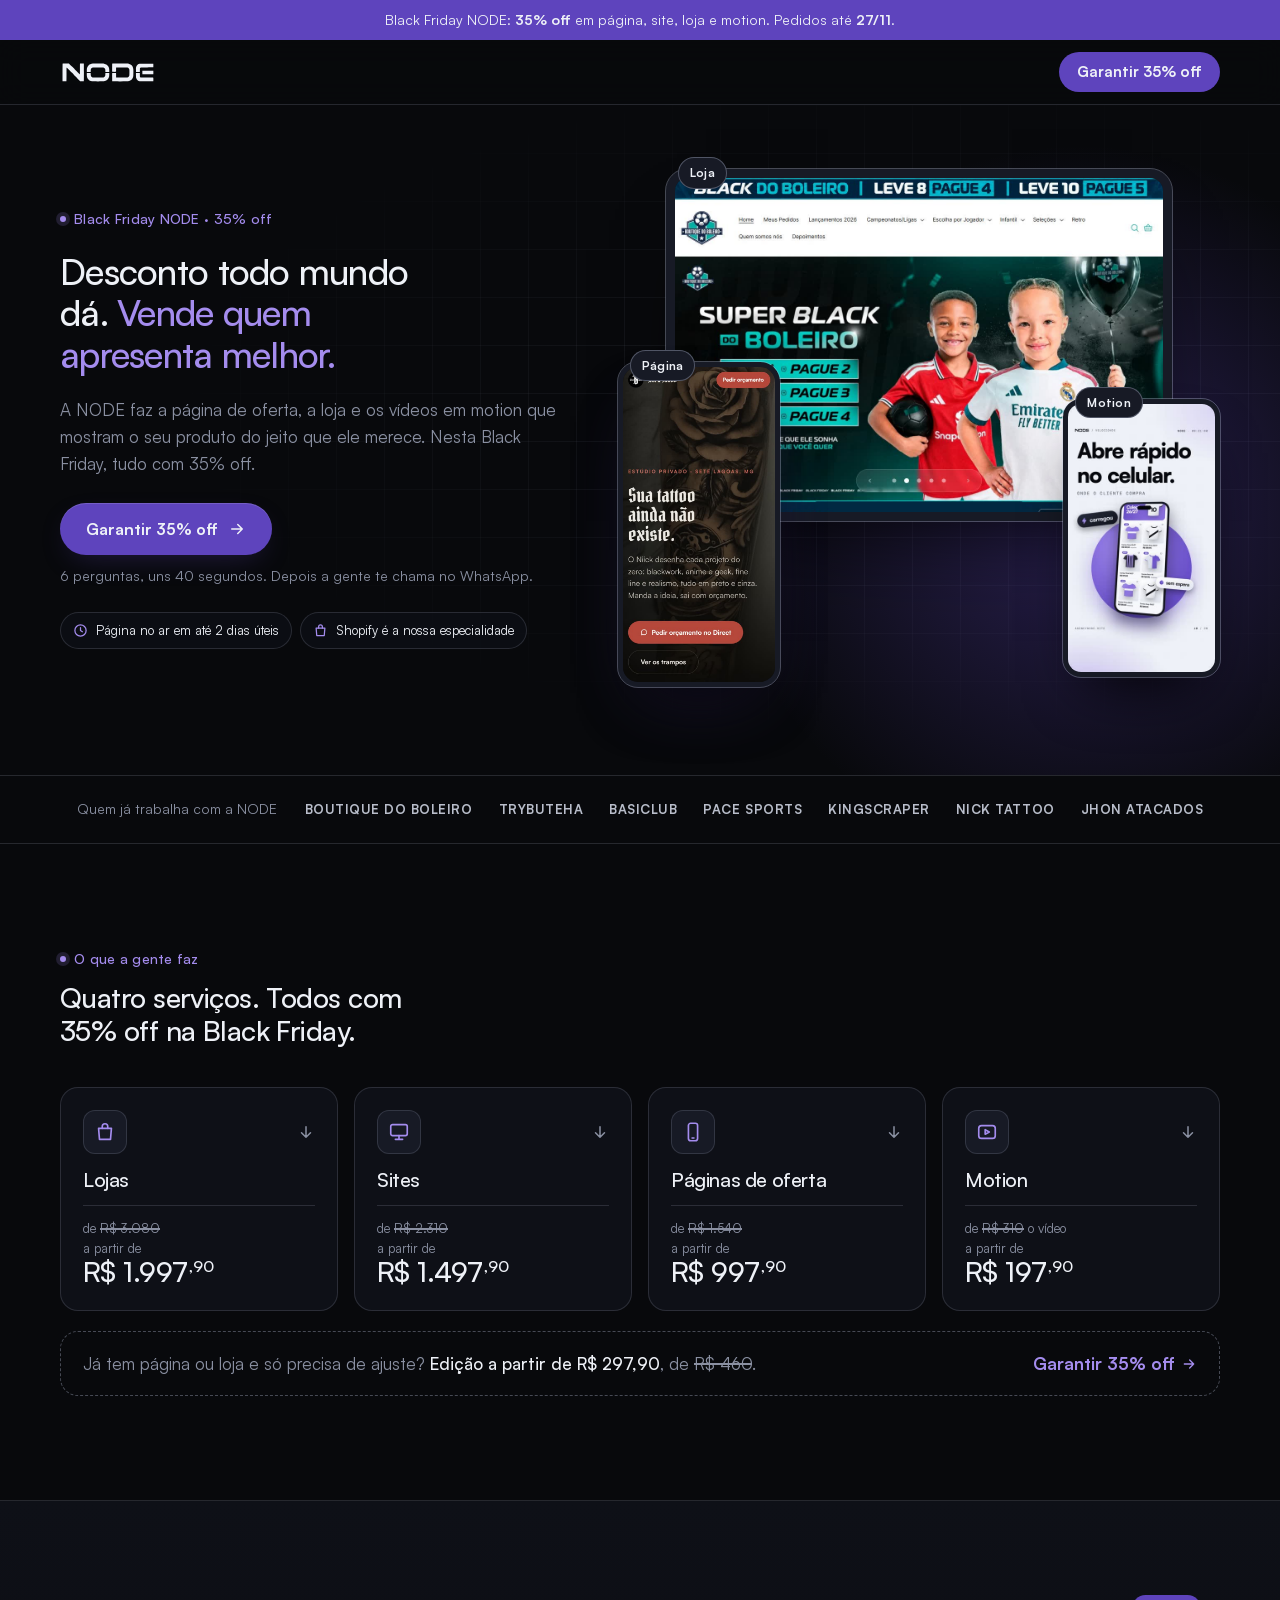
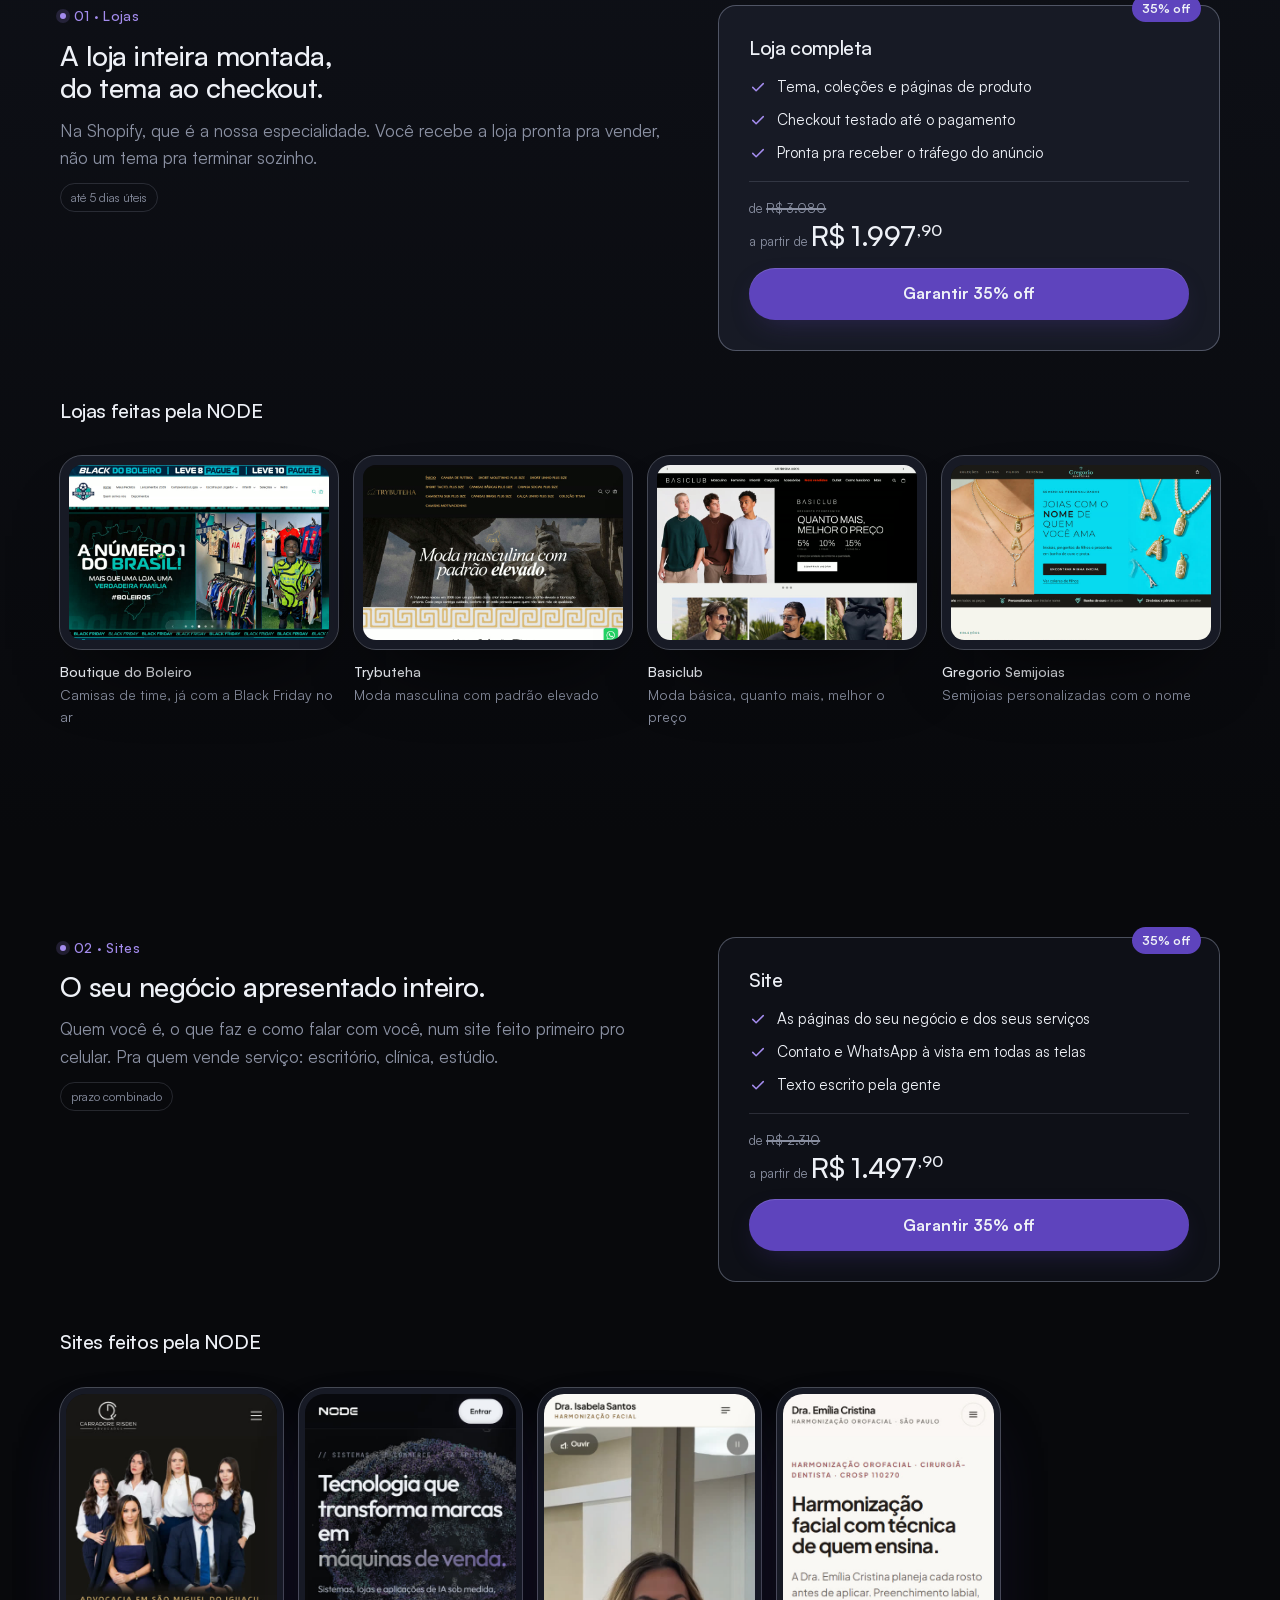
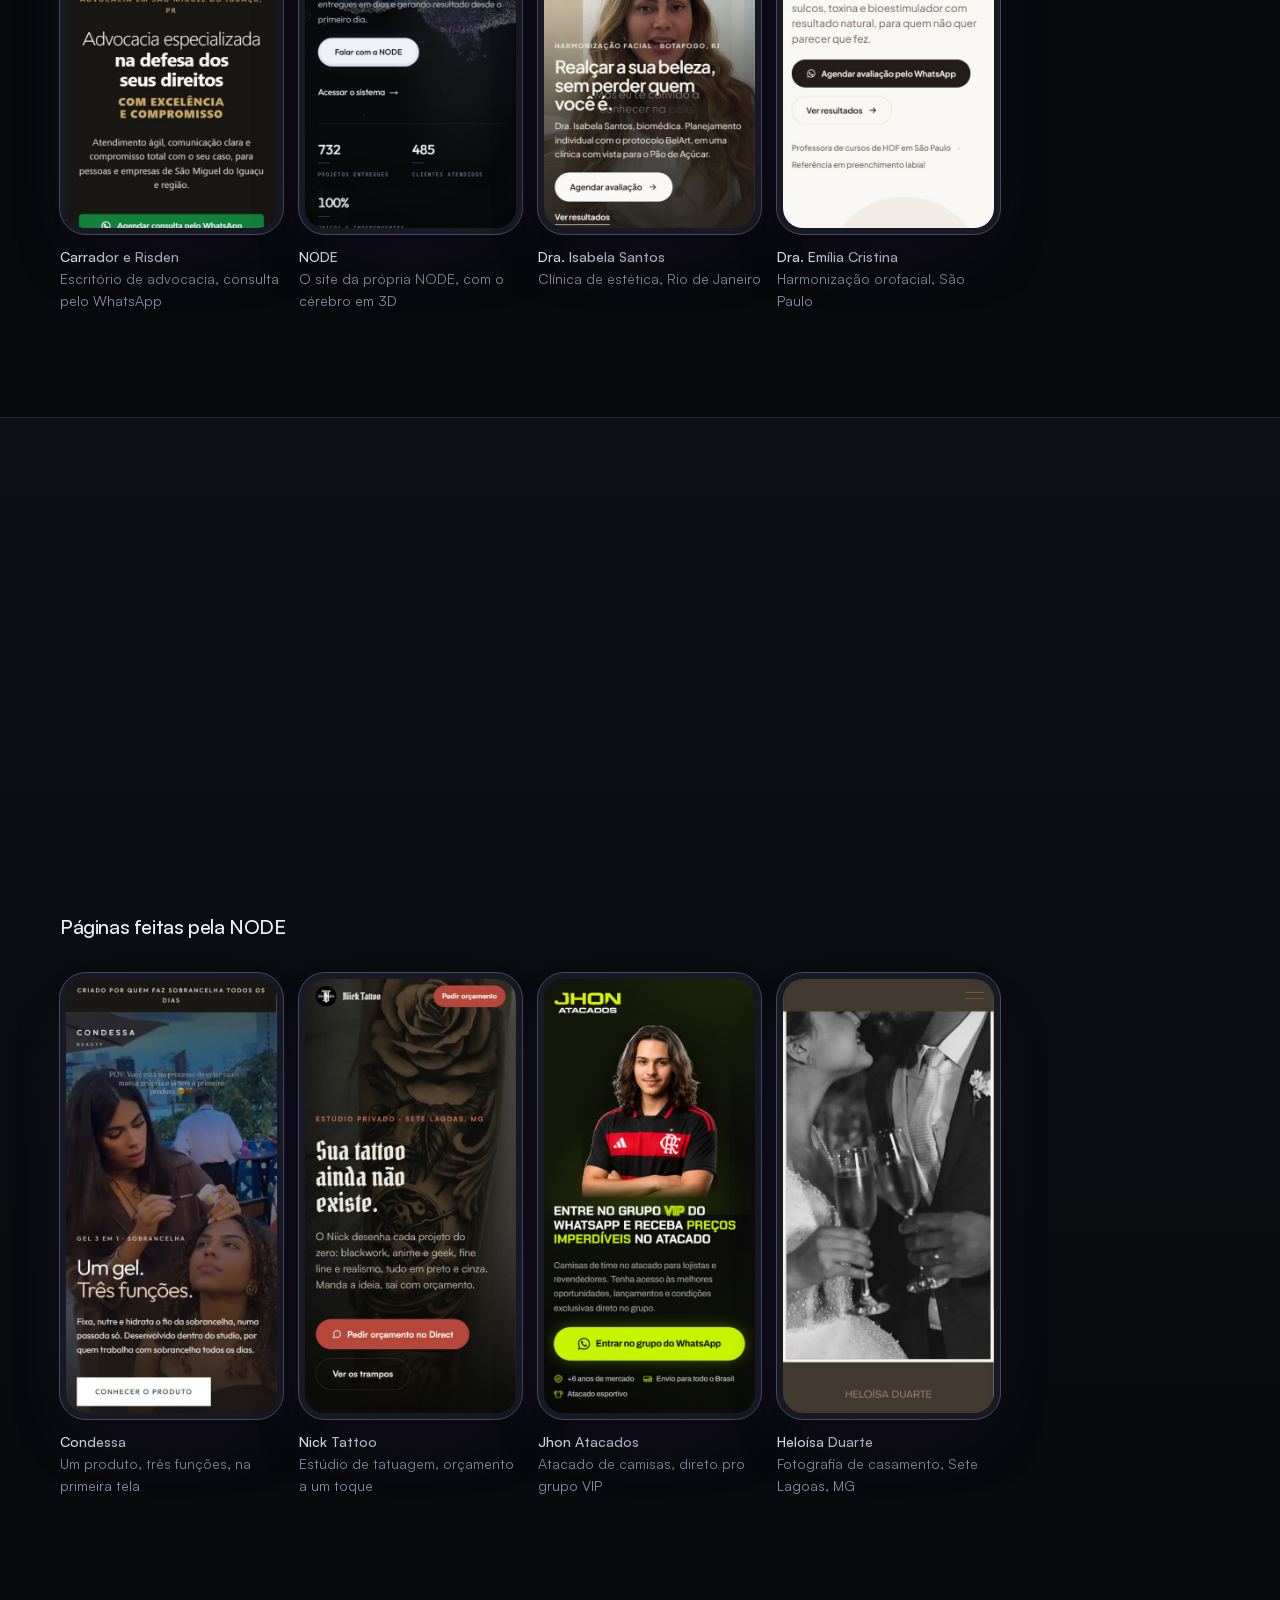
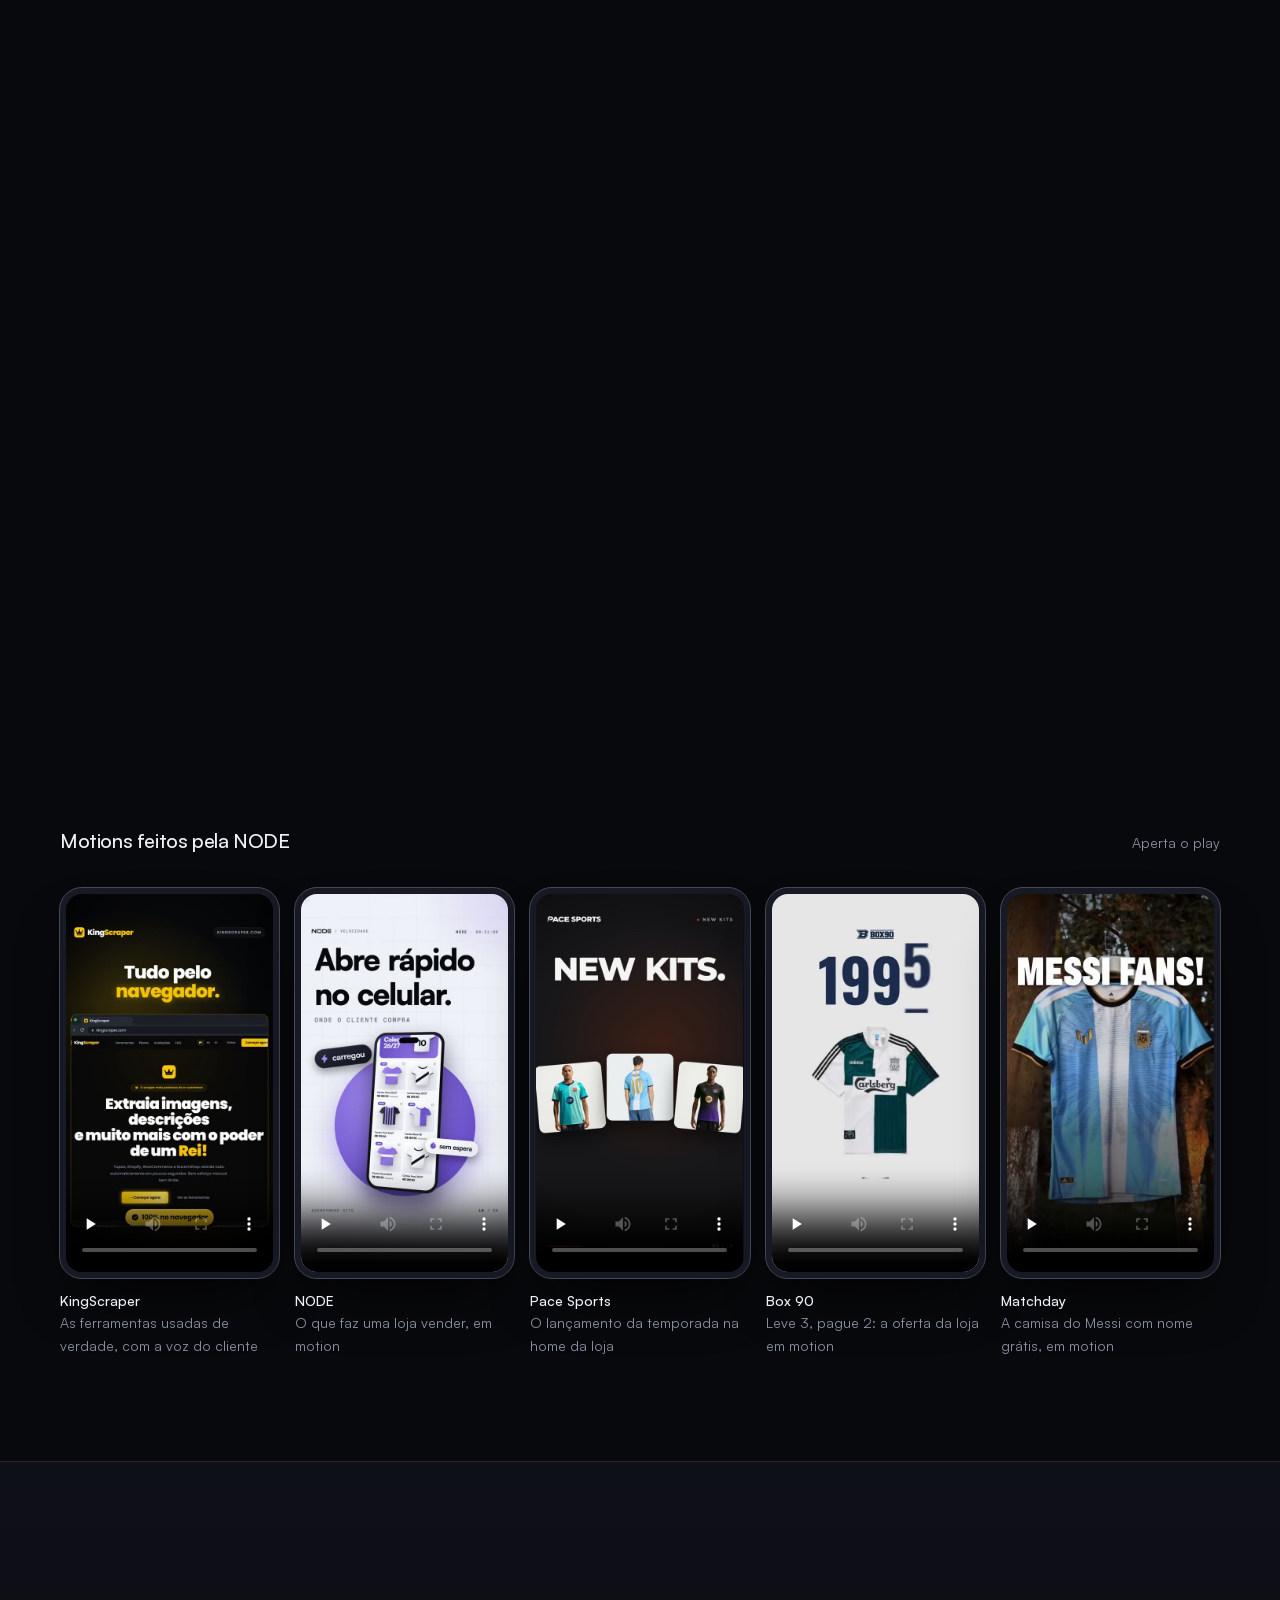
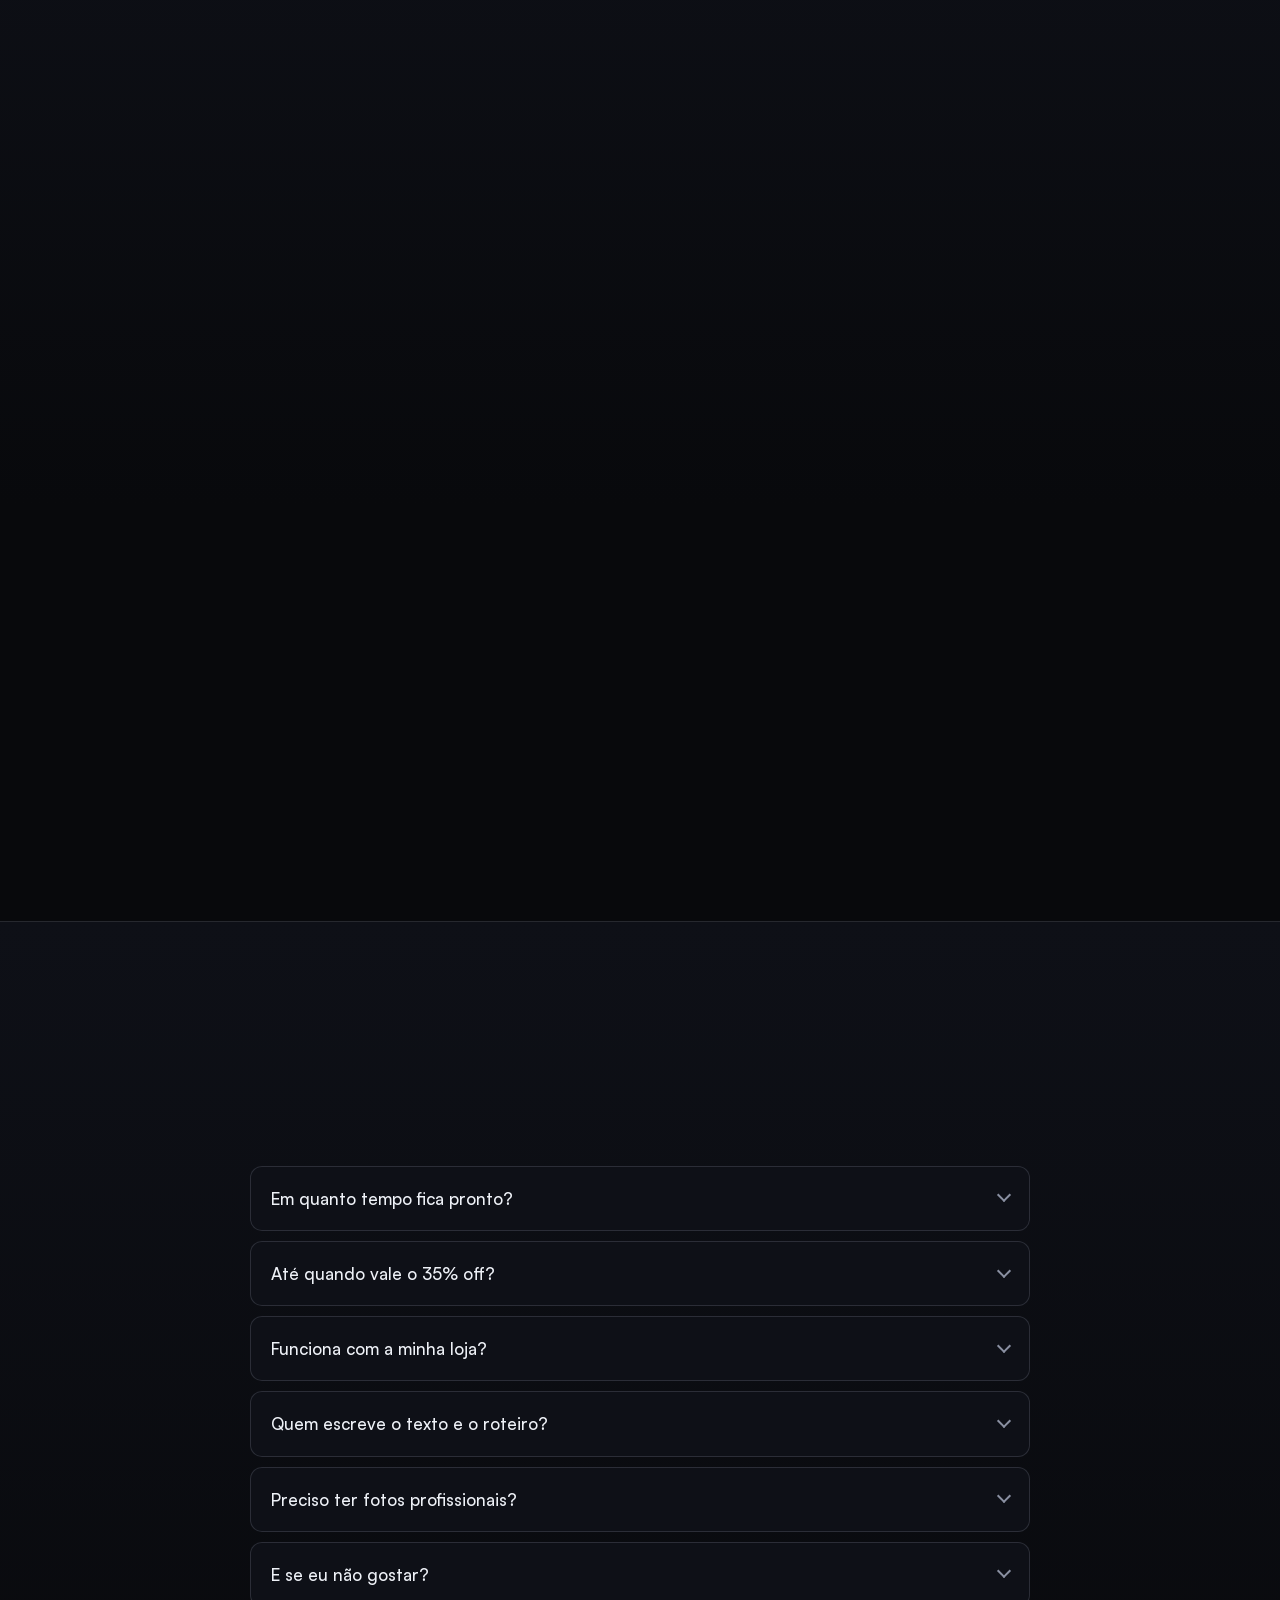
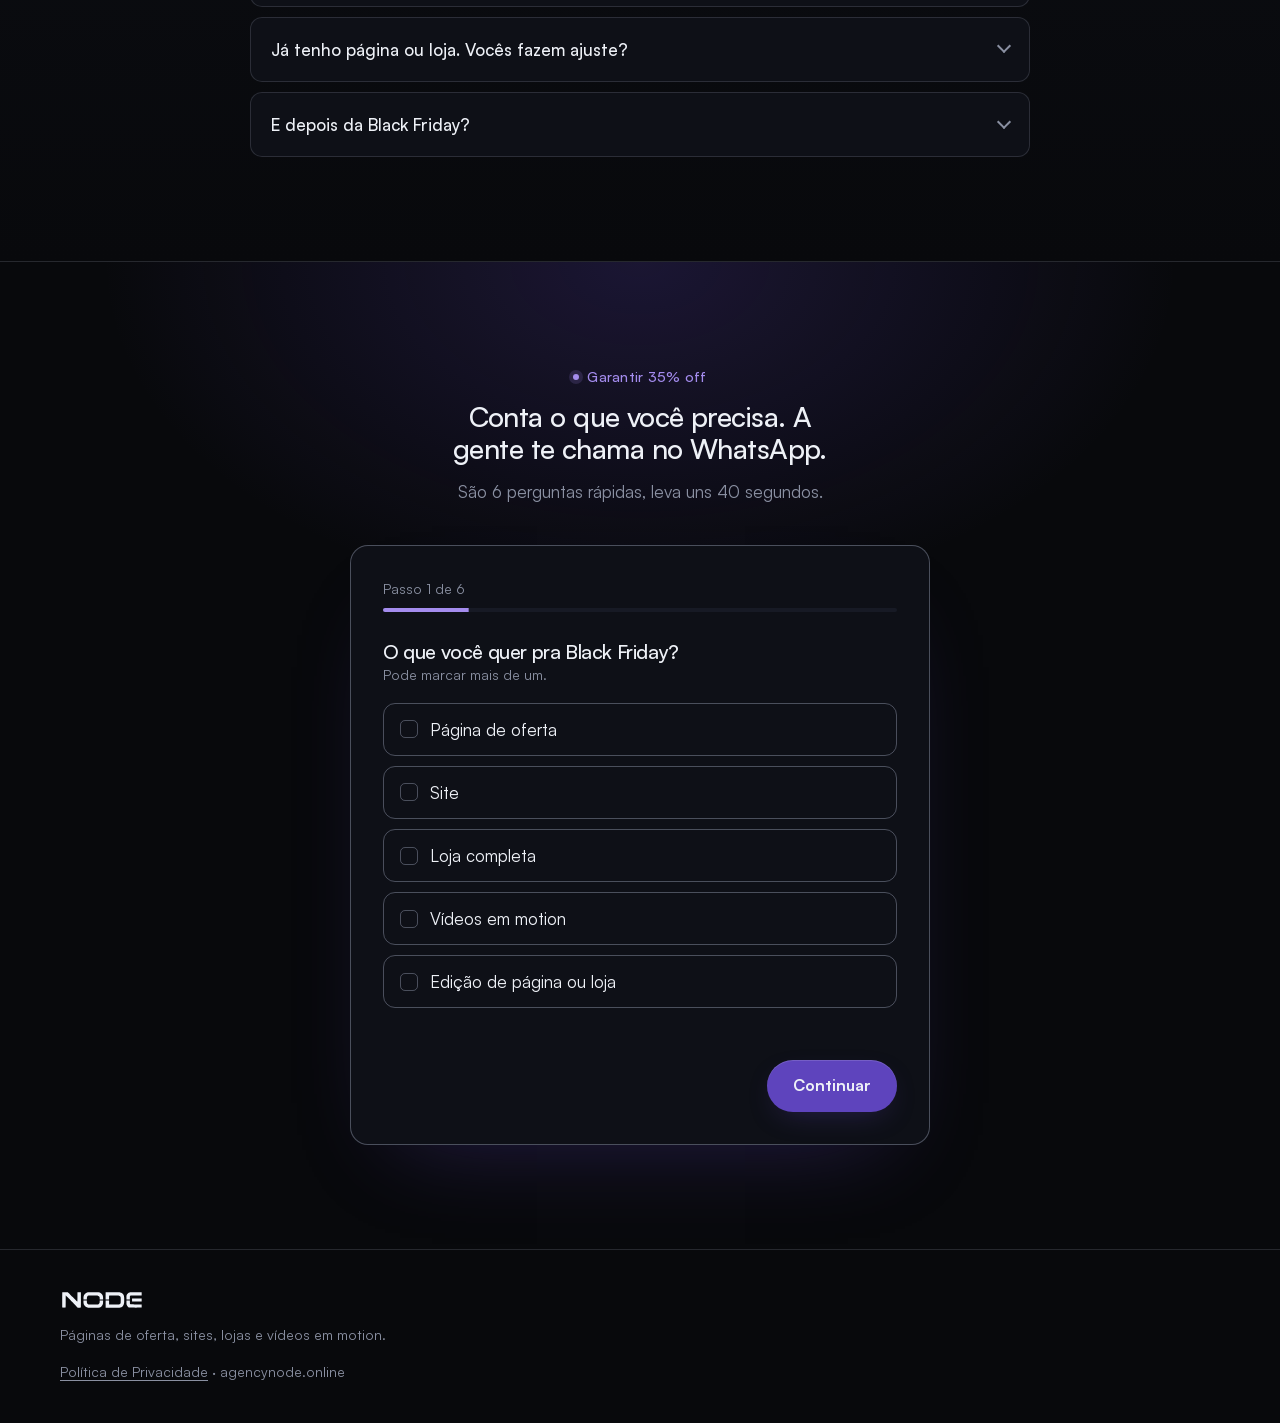
==== commit ded97af5: "feat(oferta): vitrines rolando em loop, 2 motions novos, FAQ centrado e sem marcadores Trabalhos cap" ====
--- a/public/oferta/index.html
+++ b/public/oferta/index.html
@@ -16,7 +16,7 @@
 </head>
 <body data-oferta="black-friday-node" data-oferta-nome="Black Friday">
 
-  <p class="barra">Black Friday NODE: <strong>35% off</strong> em página, site, loja e motion. Pedidos até <strong class="pendente">27/11</strong>.</p>
+  <p class="barra">Black Friday NODE: <strong>35% off</strong> em página, site, loja e motion. Pedidos até <strong>27/11</strong>.</p>
 
   <header class="topo">
     <div class="conteudo">
@@ -137,10 +137,10 @@
         <div class="trabalhos">
           <div class="grupo-cabeca"><h3>Lojas feitas pela NODE</h3><p class="dica-trilho">Arraste pro lado</p></div>
           <div class="trilho trilho-tablets">
-            <figure class="peca"><div class="tela-tablet"><img src="../comum/trabalhos/boutique.jpg" width="1180" height="820" loading="lazy" alt="Boutique do Boleiro com a campanha de Black Friday"></div><figcaption><strong>Boutique do Boleiro</strong>Camisas de time, já com a Black Friday no ar</figcaption></figure>
-            <figure class="peca"><div class="tela-tablet"><img src="../comum/trabalhos/trybuteha.jpg" width="1180" height="820" loading="lazy" alt="Trybuteha: moda masculina plus size"></div><figcaption><strong>Trybuteha</strong>Moda masculina com padrão elevado</figcaption></figure>
-            <figure class="peca"><div class="tela-tablet"><img src="../comum/trabalhos/basiclub.jpg" width="1180" height="820" loading="lazy" alt="Basiclub: moda básica"></div><figcaption><strong>Basiclub</strong>Moda básica, quanto mais, melhor o preço</figcaption></figure>
-            <figure class="peca"><div class="tela-tablet"><img src="../comum/trabalhos/gregorio.jpg" width="1180" height="820" loading="lazy" alt="Gregorio Semijoias: semijoias personalizadas com o nome"></div><figcaption class="pendente"><strong>Gregorio Semijoias</strong>Semijoias personalizadas com o nome</figcaption></figure>
+            <figure class="peca"><div class="tela-tablet"><img class="rolavel" src="../comum/trabalhos/boutique-inteira.jpg" loading="lazy" alt="Loja Boutique do Boleiro, do topo ao rodapé"></div><figcaption><strong>Boutique do Boleiro</strong>Camisas de time, já com a Black Friday no ar</figcaption></figure>
+            <figure class="peca"><div class="tela-tablet"><img class="rolavel" src="../comum/trabalhos/trybuteha-inteira.jpg" loading="lazy" alt="Loja Trybuteha, do topo ao rodapé"></div><figcaption><strong>Trybuteha</strong>Moda masculina com padrão elevado</figcaption></figure>
+            <figure class="peca"><div class="tela-tablet"><img class="rolavel" src="../comum/trabalhos/basiclub-inteira.jpg" loading="lazy" alt="Loja Basiclub, do topo ao rodapé"></div><figcaption><strong>Basiclub</strong>Moda básica, quanto mais, melhor o preço</figcaption></figure>
+            <figure class="peca"><div class="tela-tablet"><img class="rolavel" src="../comum/trabalhos/gregorio-inteira.jpg" loading="lazy" alt="Loja Gregorio Semijoias, do topo ao rodapé"></div><figcaption><strong>Gregorio Semijoias</strong>Semijoias personalizadas com o nome</figcaption></figure>
           </div>
         </div>
         <div class="oferta revela">
@@ -167,11 +167,11 @@
         </div>
         <div class="trabalhos">
           <div class="grupo-cabeca"><h3>Sites feitos pela NODE</h3><p class="dica-trilho">Arraste pro lado</p></div>
-          <div class="trilho trilho-celulares cols-4">
-            <figure class="peca"><div class="tela-celular"><img src="../comum/trabalhos/carrador-1.jpg" width="600" height="1200" loading="lazy" alt="Carrador e Risden Advocacia: consulta pelo WhatsApp na primeira tela"></div><figcaption><strong>Carrador e Risden</strong>Escritório de advocacia, consulta pelo WhatsApp</figcaption></figure>
-            <figure class="peca"><div class="tela-celular"><img src="../comum/trabalhos/carrador-2.jpg" width="600" height="1200" loading="lazy" alt="Carrador e Risden Advocacia: as áreas de atuação"></div><figcaption><strong>Carrador e Risden</strong>As áreas de atuação, uma por cartão</figcaption></figure>
-            <figure class="peca"><div class="tela-celular"><img src="../comum/trabalhos/isabela.jpg" width="600" height="1200" loading="lazy" alt="Site de clínica de estética feito pela NODE"></div><figcaption class="pendente"><strong>Dra. Isabela Santos</strong>Clínica de estética, Rio de Janeiro</figcaption></figure>
-            <figure class="peca"><div class="tela-celular"><img src="../comum/trabalhos/emilia.jpg" width="600" height="1200" loading="lazy" alt="Site de harmonização orofacial feito pela NODE"></div><figcaption class="pendente"><strong>Dra. Emília Cristina</strong>Harmonização orofacial, São Paulo</figcaption></figure>
+                    <div class="trilho trilho-celulares">
+            <figure class="peca"><div class="tela-celular"><img class="rolavel" src="../comum/trabalhos/carrador-inteira.jpg" loading="lazy" alt="Site Carrador e Risden Advocacia, do topo ao rodapé"></div><figcaption><strong>Carrador e Risden</strong>Escritório de advocacia, consulta pelo WhatsApp</figcaption></figure>
+            <figure class="peca"><div class="tela-celular"><img class="rolavel" src="../comum/trabalhos/node-inteira.jpg" loading="lazy" alt="Site da NODE, do topo ao rodapé"></div><figcaption><strong>NODE</strong>O site da própria NODE, com o cérebro em 3D</figcaption></figure>
+            <figure class="peca"><div class="tela-celular"><img class="rolavel" src="../comum/trabalhos/isabela-inteira.jpg" loading="lazy" alt="Site da Dra. Isabela Santos, do topo ao rodapé"></div><figcaption><strong>Dra. Isabela Santos</strong>Clínica de estética, Rio de Janeiro</figcaption></figure>
+            <figure class="peca"><div class="tela-celular"><img class="rolavel" src="../comum/trabalhos/emilia-inteira.jpg" loading="lazy" alt="Site da Dra. Emília Cristina, do topo ao rodapé"></div><figcaption><strong>Dra. Emília Cristina</strong>Harmonização orofacial, São Paulo</figcaption></figure>
           </div>
         </div>
         <div class="oferta revela">
@@ -198,12 +198,11 @@
         </div>
         <div class="trabalhos">
           <div class="grupo-cabeca"><h3>Páginas feitas pela NODE</h3><p class="dica-trilho">Arraste pro lado</p></div>
-          <div class="trilho trilho-celulares cols-5">
-            <figure class="peca"><div class="tela-celular"><img src="../comum/trabalhos/condessa.jpg" width="600" height="1200" loading="lazy" alt="Condessa: o produto e as três funções na primeira tela"></div><figcaption><strong>Condessa</strong>Um produto, três funções, na primeira tela</figcaption></figure>
-            <figure class="peca"><div class="tela-celular"><img src="../comum/trabalhos/nick-1.jpg" width="600" height="1200" loading="lazy" alt="Nick Tattoo: a primeira tela com o pedido de orçamento"></div><figcaption><strong>Nick Tattoo</strong>A primeira tela, com o orçamento a um toque</figcaption></figure>
-            <figure class="peca"><div class="tela-celular"><img src="../comum/trabalhos/nick-2.jpg" width="600" height="1200" loading="lazy" alt="Nick Tattoo: os números do estúdio como prova"></div><figcaption><strong>Nick Tattoo</strong>Os números do estúdio como prova</figcaption></figure>
-            <figure class="peca"><div class="tela-celular"><img src="../comum/trabalhos/nick-3.jpg" width="600" height="1200" loading="lazy" alt="Nick Tattoo: os trabalhos separados por estilo"></div><figcaption><strong>Nick Tattoo</strong>Os trabalhos separados por estilo</figcaption></figure>
-            <figure class="peca"><div class="tela-celular"><img src="../comum/trabalhos/jhon-atacados.jpg" width="600" height="1200" loading="lazy" alt="Jhon Atacados: entrada no grupo VIP do WhatsApp"></div><figcaption><strong>Jhon Atacados</strong>Atacado de camisas, direto pro grupo VIP</figcaption></figure>
+                    <div class="trilho trilho-celulares">
+            <figure class="peca"><div class="tela-celular"><img class="rolavel" src="../comum/trabalhos/condessa-inteira.jpg" loading="lazy" alt="Página da Condessa, do topo ao rodapé"></div><figcaption><strong>Condessa</strong>Um produto, três funções, na primeira tela</figcaption></figure>
+            <figure class="peca"><div class="tela-celular"><img class="rolavel" src="../comum/trabalhos/nick-inteira.jpg" loading="lazy" alt="Página do Nick Tattoo, do topo ao rodapé"></div><figcaption><strong>Nick Tattoo</strong>Estúdio de tatuagem, orçamento a um toque</figcaption></figure>
+            <figure class="peca"><div class="tela-celular"><img class="rolavel" src="../comum/trabalhos/jhon-atacados-inteira.jpg" loading="lazy" alt="Página da Jhon Atacados, do topo ao rodapé"></div><figcaption><strong>Jhon Atacados</strong>Atacado de camisas, direto pro grupo VIP</figcaption></figure>
+            <figure class="peca"><div class="tela-celular"><img class="rolavel" src="../comum/trabalhos/helo-inteira.jpg" loading="lazy" alt="Página da Helo Fotografia, do topo ao rodapé"></div><figcaption><strong>Heloísa Duarte</strong>Fotografia de casamento, Sete Lagoas, MG</figcaption></figure>
           </div>
         </div>
         <div class="oferta revela">
@@ -241,6 +240,8 @@
             <figure class="peca"><div class="tela-video"><video src="../comum/motion/kingscraper.mp4" poster="../comum/motion/kingscraper.jpg" width="540" height="960" controls preload="none" playsinline></video></div><figcaption><strong>KingScraper</strong>As ferramentas usadas de verdade, com a voz do cliente</figcaption></figure>
             <figure class="peca"><div class="tela-video"><video src="../comum/motion/node-lojas.mp4" poster="../comum/motion/node-lojas.jpg" width="540" height="960" controls preload="none" playsinline></video></div><figcaption><strong>NODE</strong>O que faz uma loja vender, em motion</figcaption></figure>
             <figure class="peca"><div class="tela-video"><video src="../comum/motion/pace-sports.mp4" poster="../comum/motion/pace-sports.jpg" width="540" height="960" controls preload="none" playsinline></video></div><figcaption><strong>Pace Sports</strong>O lançamento da temporada na home da loja</figcaption></figure>
+            <figure class="peca"><div class="tela-video"><video src="../comum/motion/box90.mp4" poster="../comum/motion/box90.jpg" width="540" height="960" controls preload="none" playsinline></video></div><figcaption><strong>Box 90</strong>Leve 3, pague 2: a oferta da loja em motion</figcaption></figure>
+            <figure class="peca"><div class="tela-video"><video src="../comum/motion/matchday-messi.mp4" poster="../comum/motion/matchday-messi.jpg" width="540" height="960" controls preload="none" playsinline></video></div><figcaption><strong>Matchday</strong>A camisa do Messi com nome grátis, em motion</figcaption></figure>
           </div>
         </div>
         <div class="tabela revela">
@@ -288,19 +289,18 @@
           <p class="apoio">A NODE faz páginas de oferta, sites, lojas e vídeos em motion. Quem preenche o formulário fala com a gente direto no WhatsApp.</p>
           <a class="botao" href="#comecar">Garantir 35% off</a>
         </div>
-        <div class="video-vaga revela"><p class="pendente">Vídeo do João Victor entra aqui depois da gravação</p></div>
       </div>
     </section>
 
     <section class="secao secao-elevada">
       <div class="conteudo">
-        <div class="cabeca revela">
+        <div class="cabeca cabeca-centro revela">
           <p class="rotulo">Perguntas</p>
           <h2 class="titulo">O que costumam perguntar antes de fechar.</h2>
         </div>
         <div class="perguntas revela">
           <details><summary>Em quanto tempo fica pronto?</summary><p>Página de oferta em até 2 dias úteis e loja completa em até 5, contando depois que a gente fecha o que entra. Site e vídeos, o prazo sai na conversa, pelo tamanho do projeto. Lembra do feriado de 20/11: quanto antes pedir, mais folga pra Black Friday.</p></details>
-          <details><summary>Até quando vale o 35% off?</summary><p>Pra pedidos fechados até <span class="pendente">27/11</span>.</p></details>
+          <details><summary>Até quando vale o 35% off?</summary><p>Pra pedidos fechados até <span>27/11</span>.</p></details>
           <details><summary>Funciona com a minha loja?</summary><p>A página leva pro seu checkout, na Shopify ou em outra plataforma, ou pro seu WhatsApp. Na loja completa, a nossa especialidade é Shopify.</p></details>
           <details><summary>Quem escreve o texto e o roteiro?</summary><p>A gente. Você conta da oferta e do produto, e a gente escreve. No motion, você aprova o roteiro antes de começar a animação.</p></details>
           <details><summary>Preciso ter fotos profissionais?</summary><p>Não. A gente usa o que você já tem e, se precisar, faz as imagens e os vídeos.</p></details>
@@ -419,7 +419,7 @@
                 <label class="opcao"><input type="radio" name="quando" value="pesquisando"><span>Ainda estou pesquisando</span></label>
               </div>
               <p class="erro" aria-live="polite"></p>
-              <p class="consentimento">Ao enviar, você concorda com a <a href="../privacidade/" class="pendente">Política de Privacidade</a>. A gente usa seus dados só pra falar com você sobre este pedido.</p>
+              <p class="consentimento">Ao enviar, você concorda com a <a href="../privacidade/">Política de Privacidade</a>. A gente usa seus dados só pra falar com você sobre este pedido.</p>
               <div class="acoes">
                 <button class="voltar" type="button" data-acao="voltar">Voltar</button>
                 <button class="botao" type="submit">Enviar</button>
@@ -445,7 +445,7 @@
     <div class="conteudo">
       <img class="logo" src="../comum/node-logo.svg" width="84" height="20" alt="NODE" loading="lazy">
       <p>Páginas de oferta, sites, lojas e vídeos em motion.</p>
-      <p>CNPJ <span class="pendente">a definir</span> · <a href="../privacidade/" class="pendente">Política de Privacidade</a> · agencynode.online</p>
+      <p><a href="../privacidade/">Política de Privacidade</a> · agencynode.online</p>
     </div>
   </footer>
 
--- a/public/comum/ofertas.css
+++ b/public/comum/ofertas.css
@@ -63,8 +63,6 @@
 .cabeca-centro .apoio { margin: 0 auto; }
 .micro { color: var(--texto-apagado); font-size: var(--t-p); }
 
-/* Marcador de revisão: some antes de publicar (procurar "pendente"). */
-.pendente { outline: 1px dashed #E0B341; outline-offset: 2px; background: rgba(224, 179, 65, .12); border-radius: 4px; color: inherit; }
 
 /* Botão: o mesmo CTA em toda a página */
 .botao {
@@ -258,12 +256,12 @@
 
 /* Quem faz */
 .quem { display: grid; gap: 32px; align-items: center; }
-@media (min-width: 820px) { .quem { grid-template-columns: 7fr 5fr; } }
+@media (min-width: 820px) { .quem:has(.video-vaga) { grid-template-columns: 7fr 5fr; } }
 .quem-texto { display: grid; gap: 16px; justify-items: start; }
 .video-vaga { width: min(280px, 72vw); aspect-ratio: 9 / 16; justify-self: center; display: grid; place-items: center; text-align: center; padding: 24px; border-radius: var(--raio); background: var(--bg-elev); }
 
 /* Perguntas */
-.perguntas { display: grid; gap: 10px; max-width: 780px; }
+.perguntas { display: grid; gap: 10px; max-width: 780px; margin: 0 auto; }
 .perguntas details { background: var(--bg-elev); border: 1px solid var(--borda); border-radius: var(--raio-p); transition: border-color var(--micro) var(--curva); }
 .perguntas details:hover, .perguntas details[open] { border-color: var(--borda-forte); }
 .perguntas summary { list-style: none; cursor: pointer; padding: 18px 20px; font-weight: 500; display: flex; justify-content: space-between; gap: 16px; align-items: center; }
@@ -362,8 +360,19 @@
 
 /* Trabalhos: colunas por grupo no PC */
 @media (min-width: 1100px) {
-  .trilho-celulares.cols-5 { grid-template-columns: repeat(5, 1fr); }
-  .trilho-celulares.cols-4 { grid-template-columns: repeat(4, 1fr); max-width: 940px; }
+  .trilho-celulares { grid-template-columns: repeat(4, 1fr); max-width: 940px; }
+  .trilho-videos { grid-template-columns: repeat(5, 1fr); max-width: none; }
 }
 @media (min-width: 820px) { .trilho-tablets { grid-template-columns: repeat(2, 1fr); } }
 @media (min-width: 1100px) { .trilho-tablets { grid-template-columns: repeat(4, 1fr); } }
+
+/* Trabalhos rolando dentro da moldura: do topo ao fim da página e de volta. A moldura vira contêiner pra o curso ser calculado em CSS. */
+.tela-tablet:has(> .rolavel), .tela-celular:has(> .rolavel) { container-type: size; }
+.tela-tablet .rolavel, .tela-celular .rolavel { height: auto; min-height: 100%; animation: rolar-trabalho var(--dur, 16s) linear infinite alternate; animation-play-state: paused; }
+.rolavel.rolando { animation-play-state: running; }
+.peca:hover .rolavel { animation-play-state: paused; }
+@keyframes rolar-trabalho {
+  0%, 6% { transform: translateY(0); }
+  94%, 100% { transform: translateY(min(0px, calc(100cqh - 100%))); }
+}
+@media (prefers-reduced-motion: reduce) { .rolavel { animation: none; } }
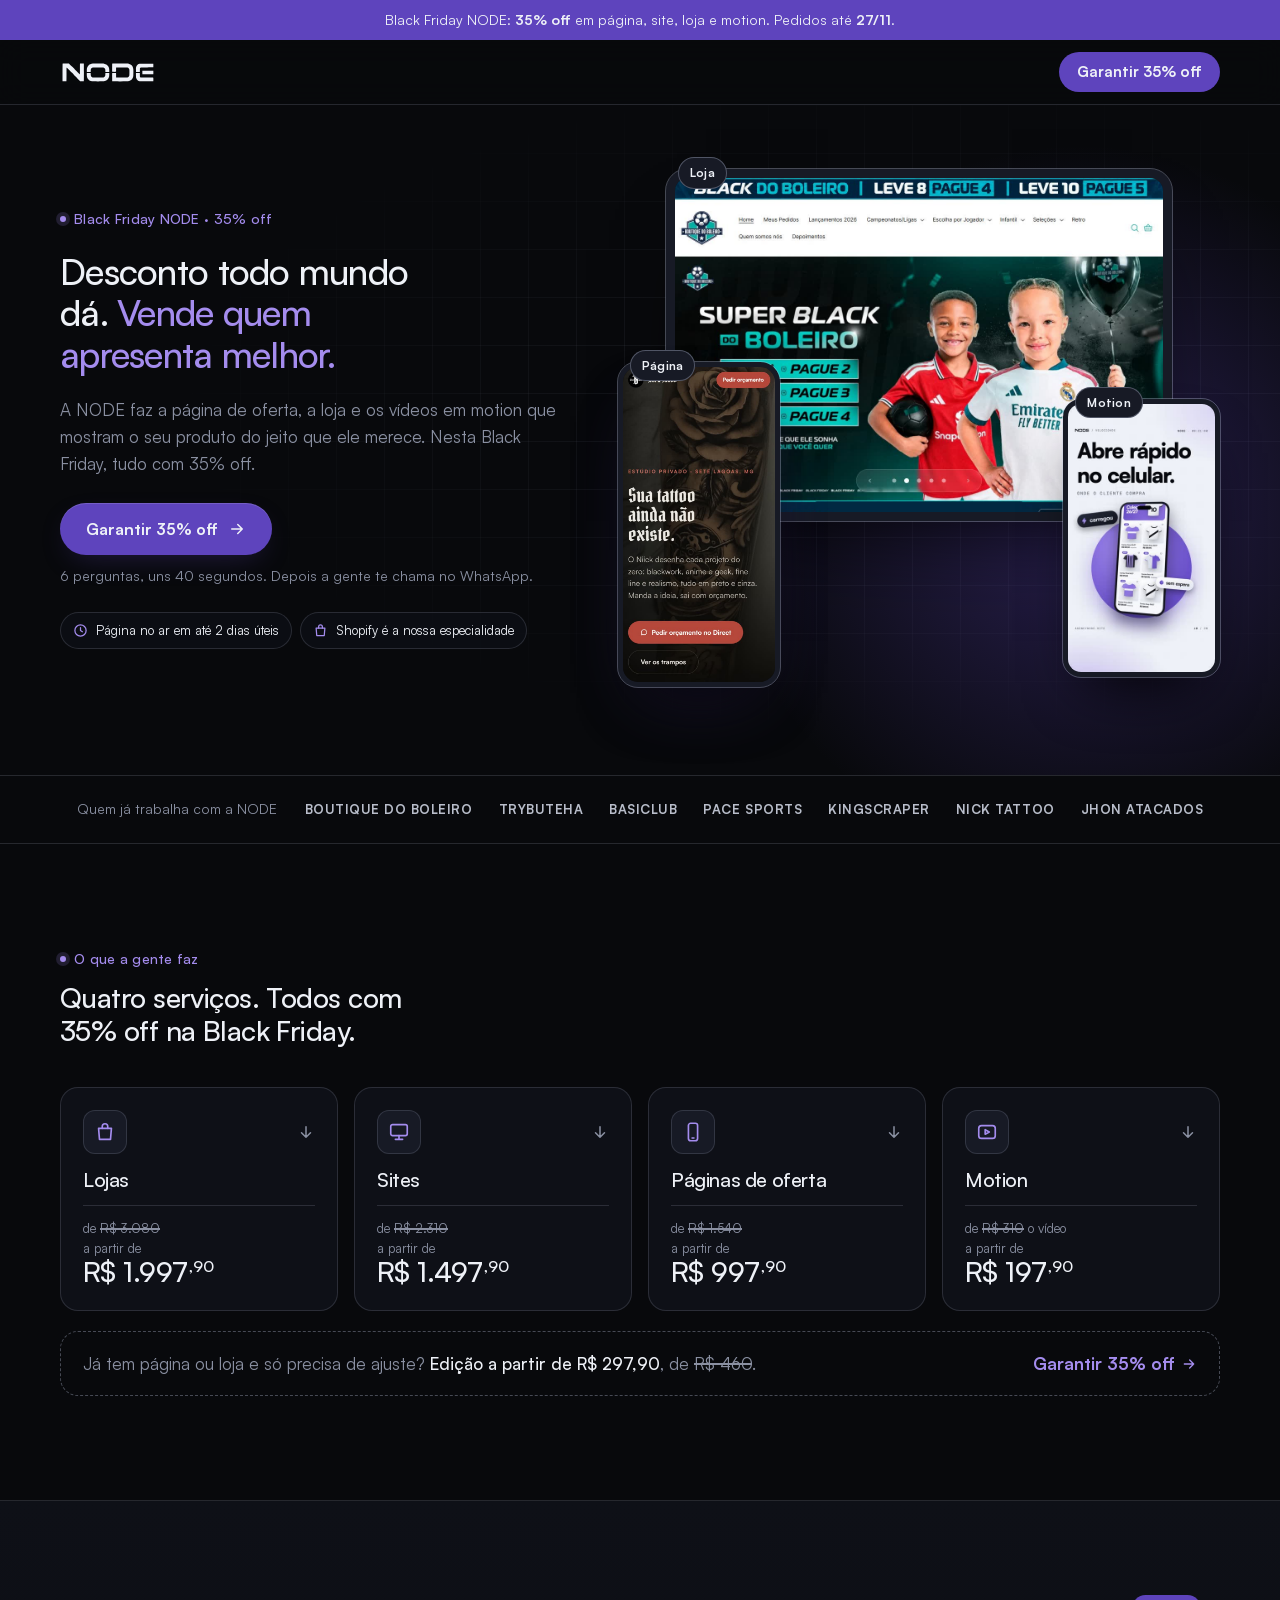
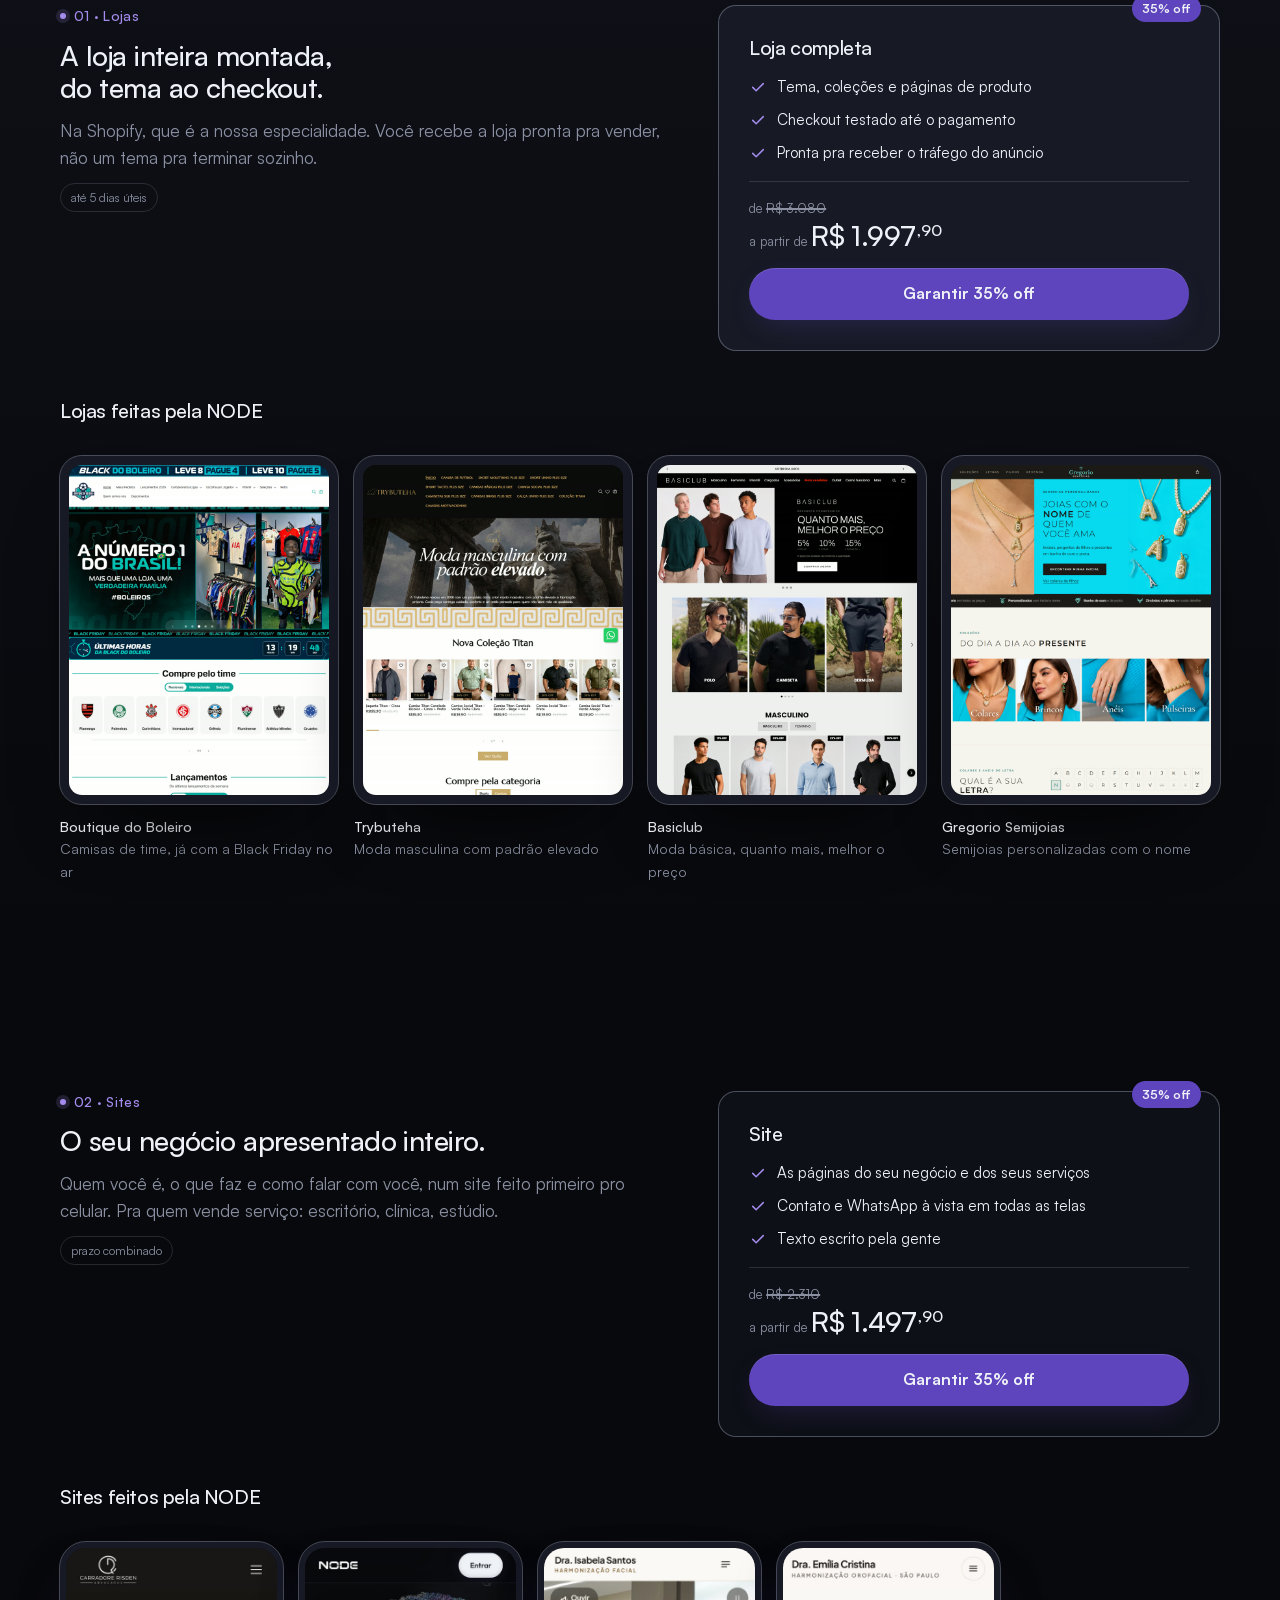
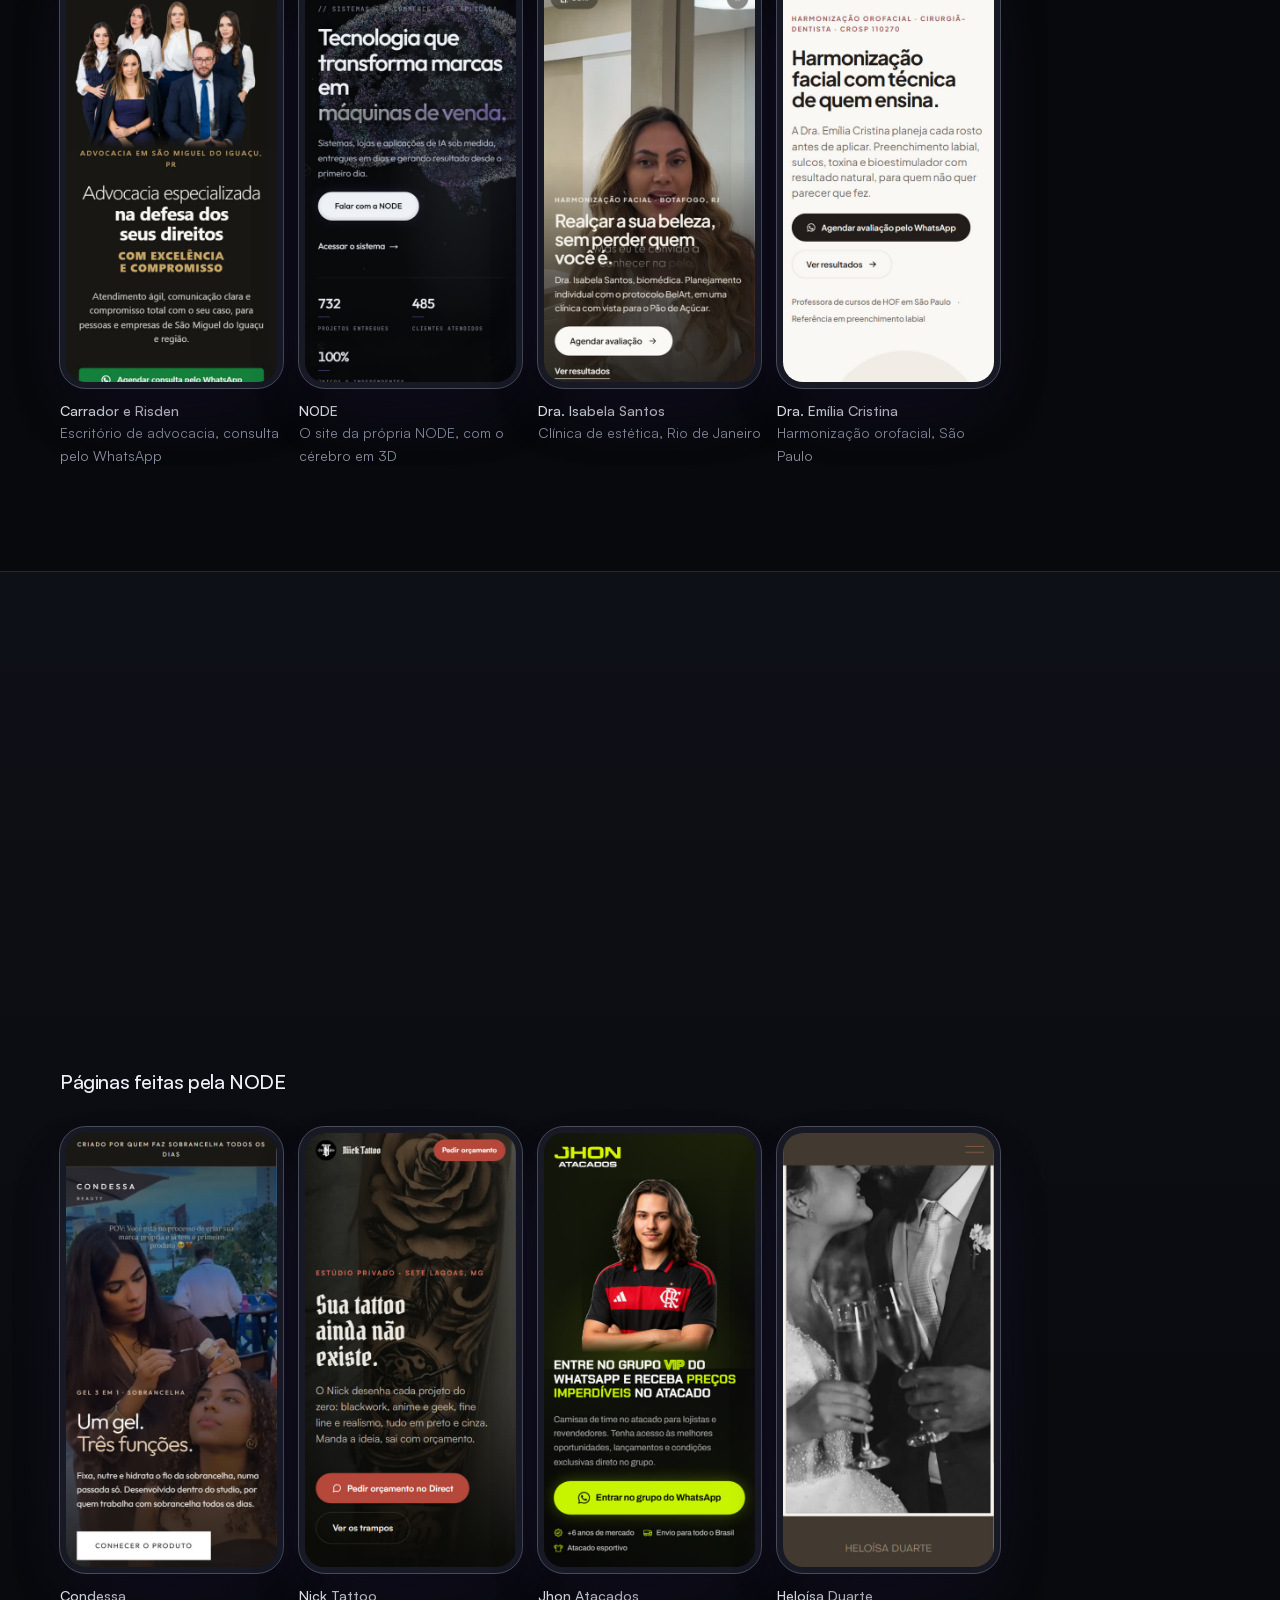
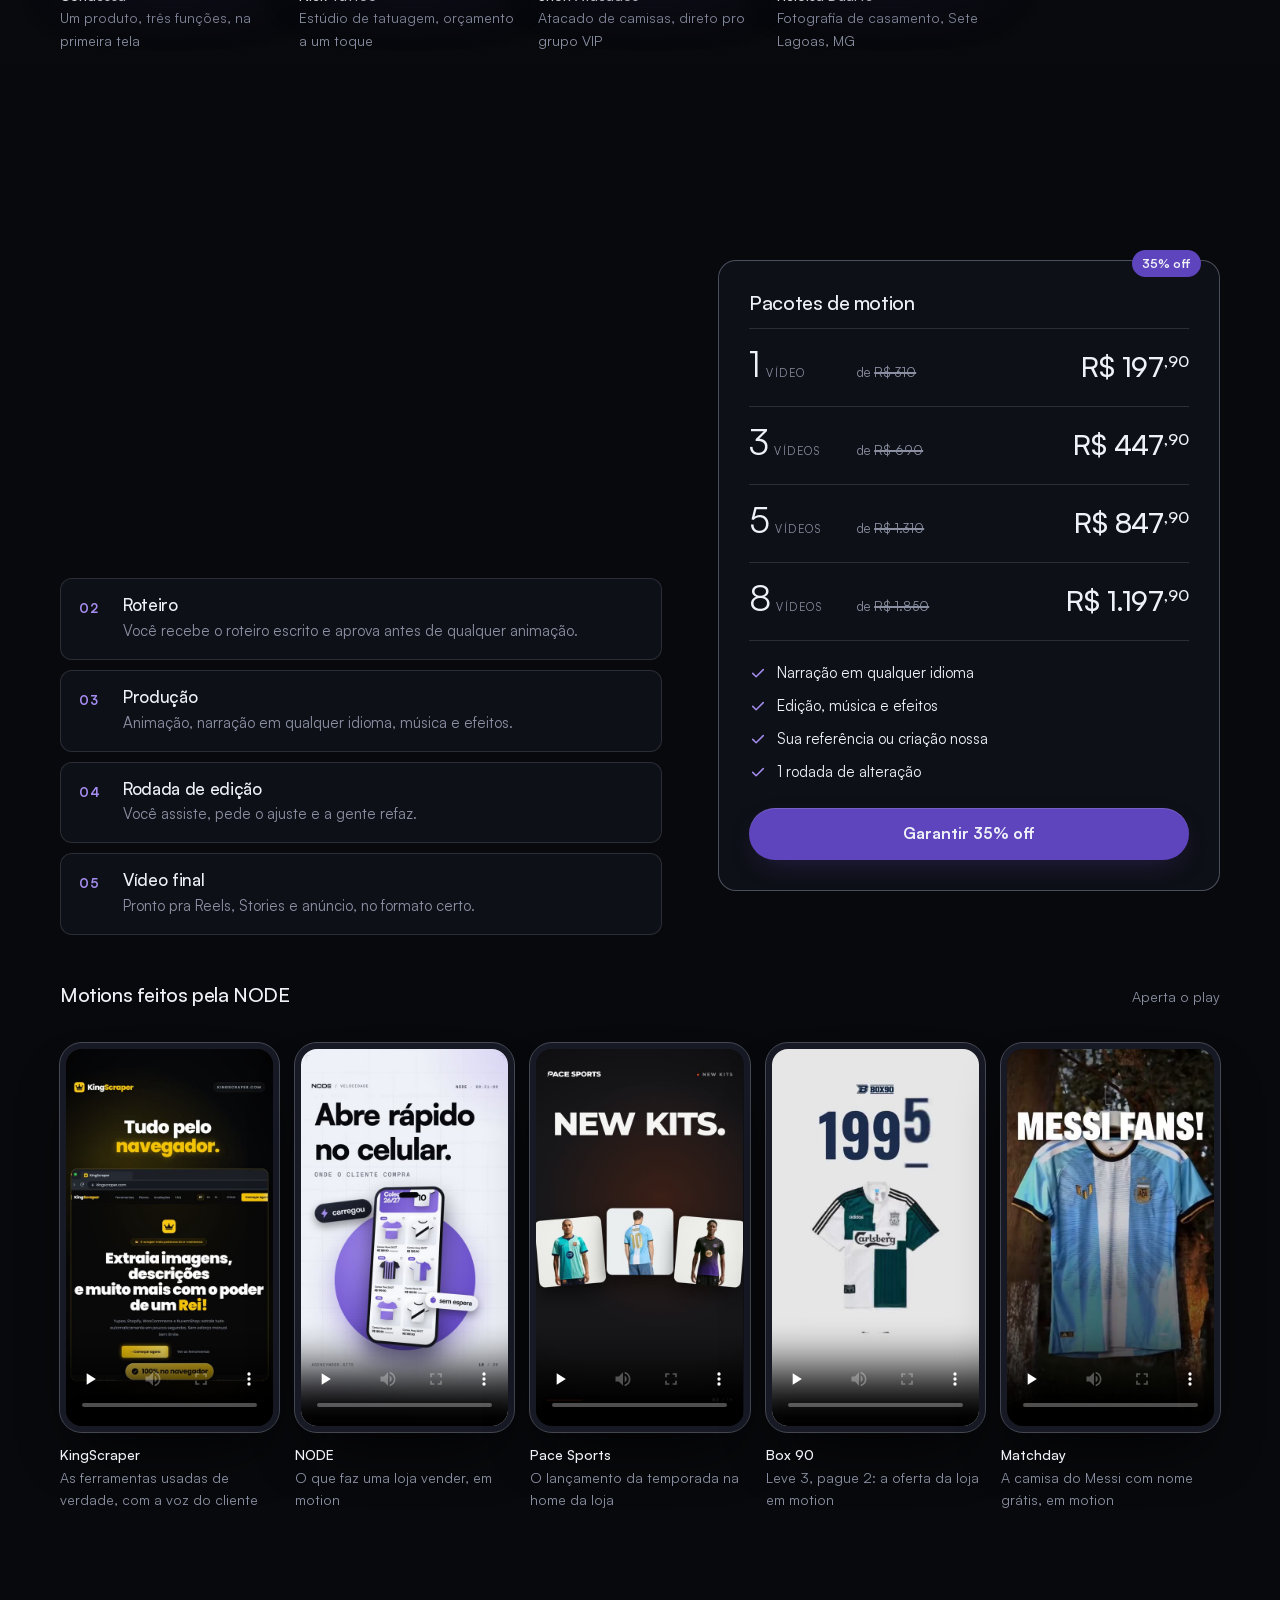
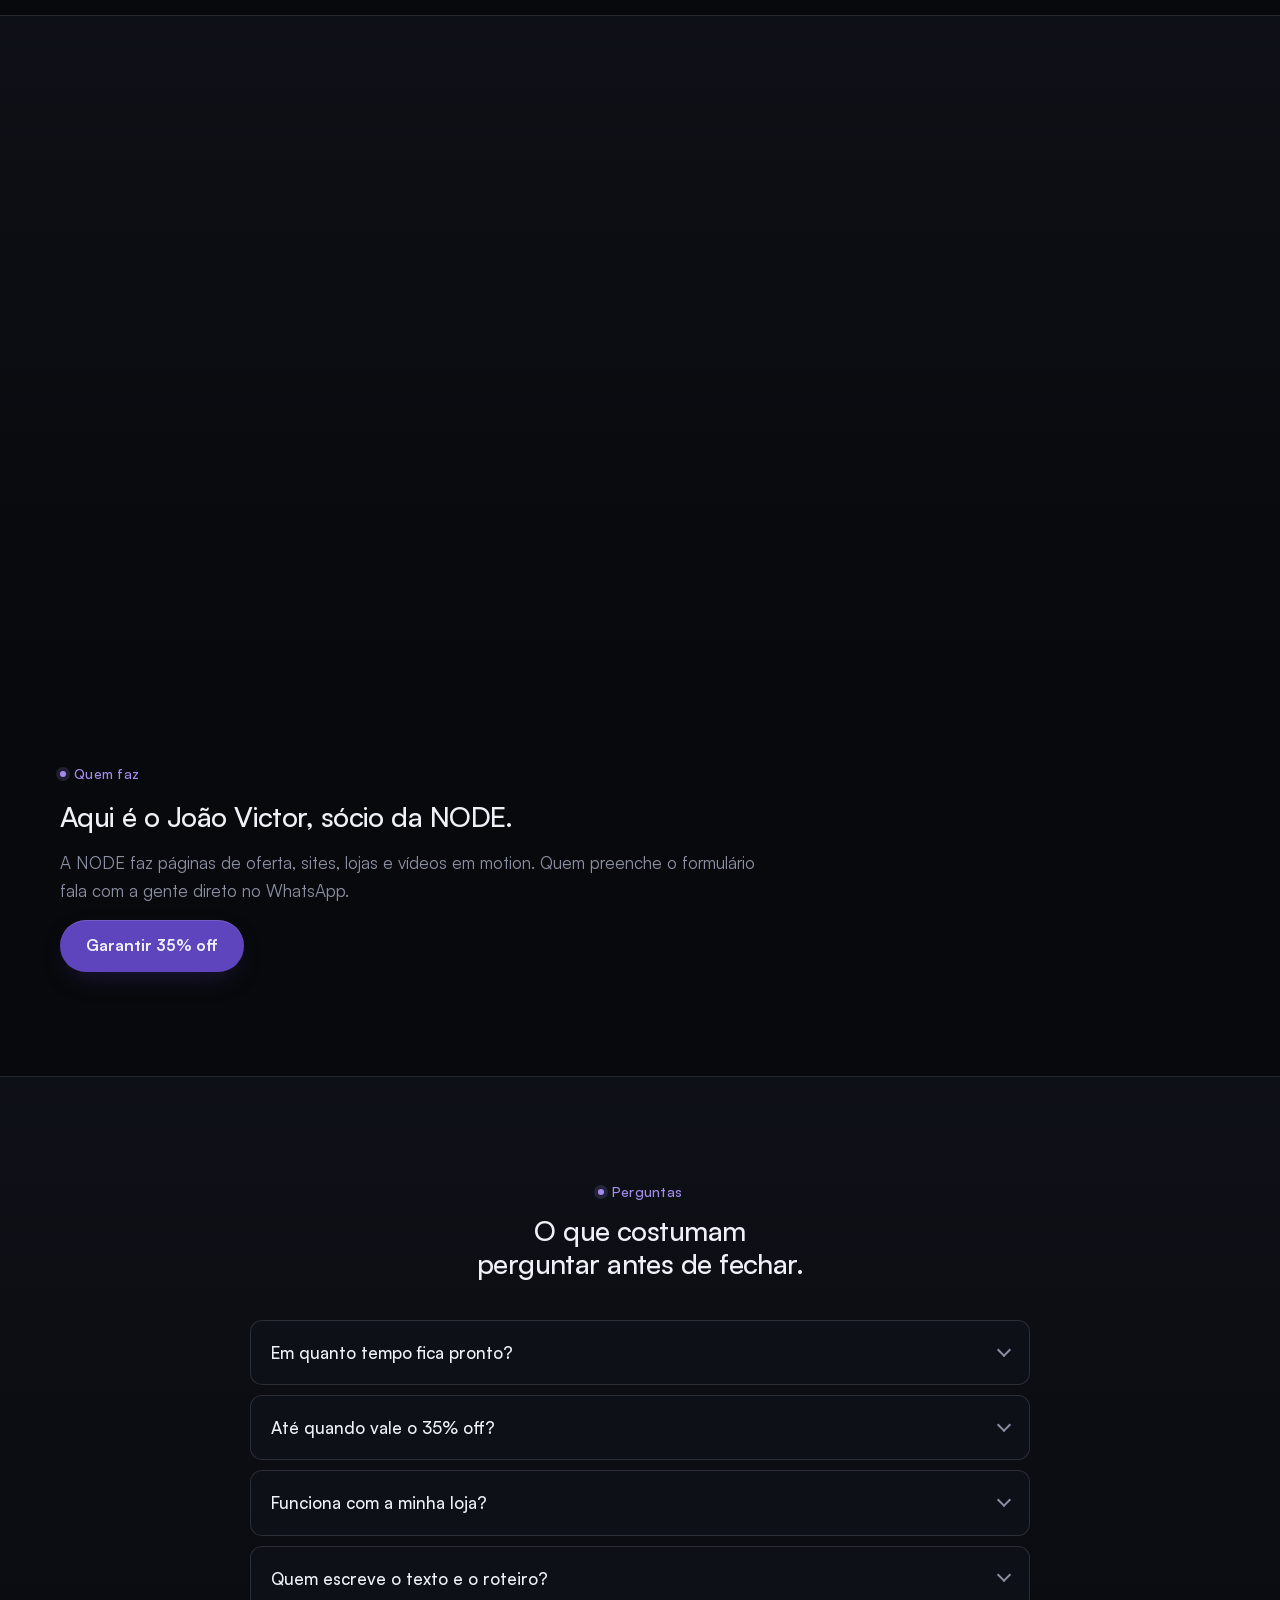
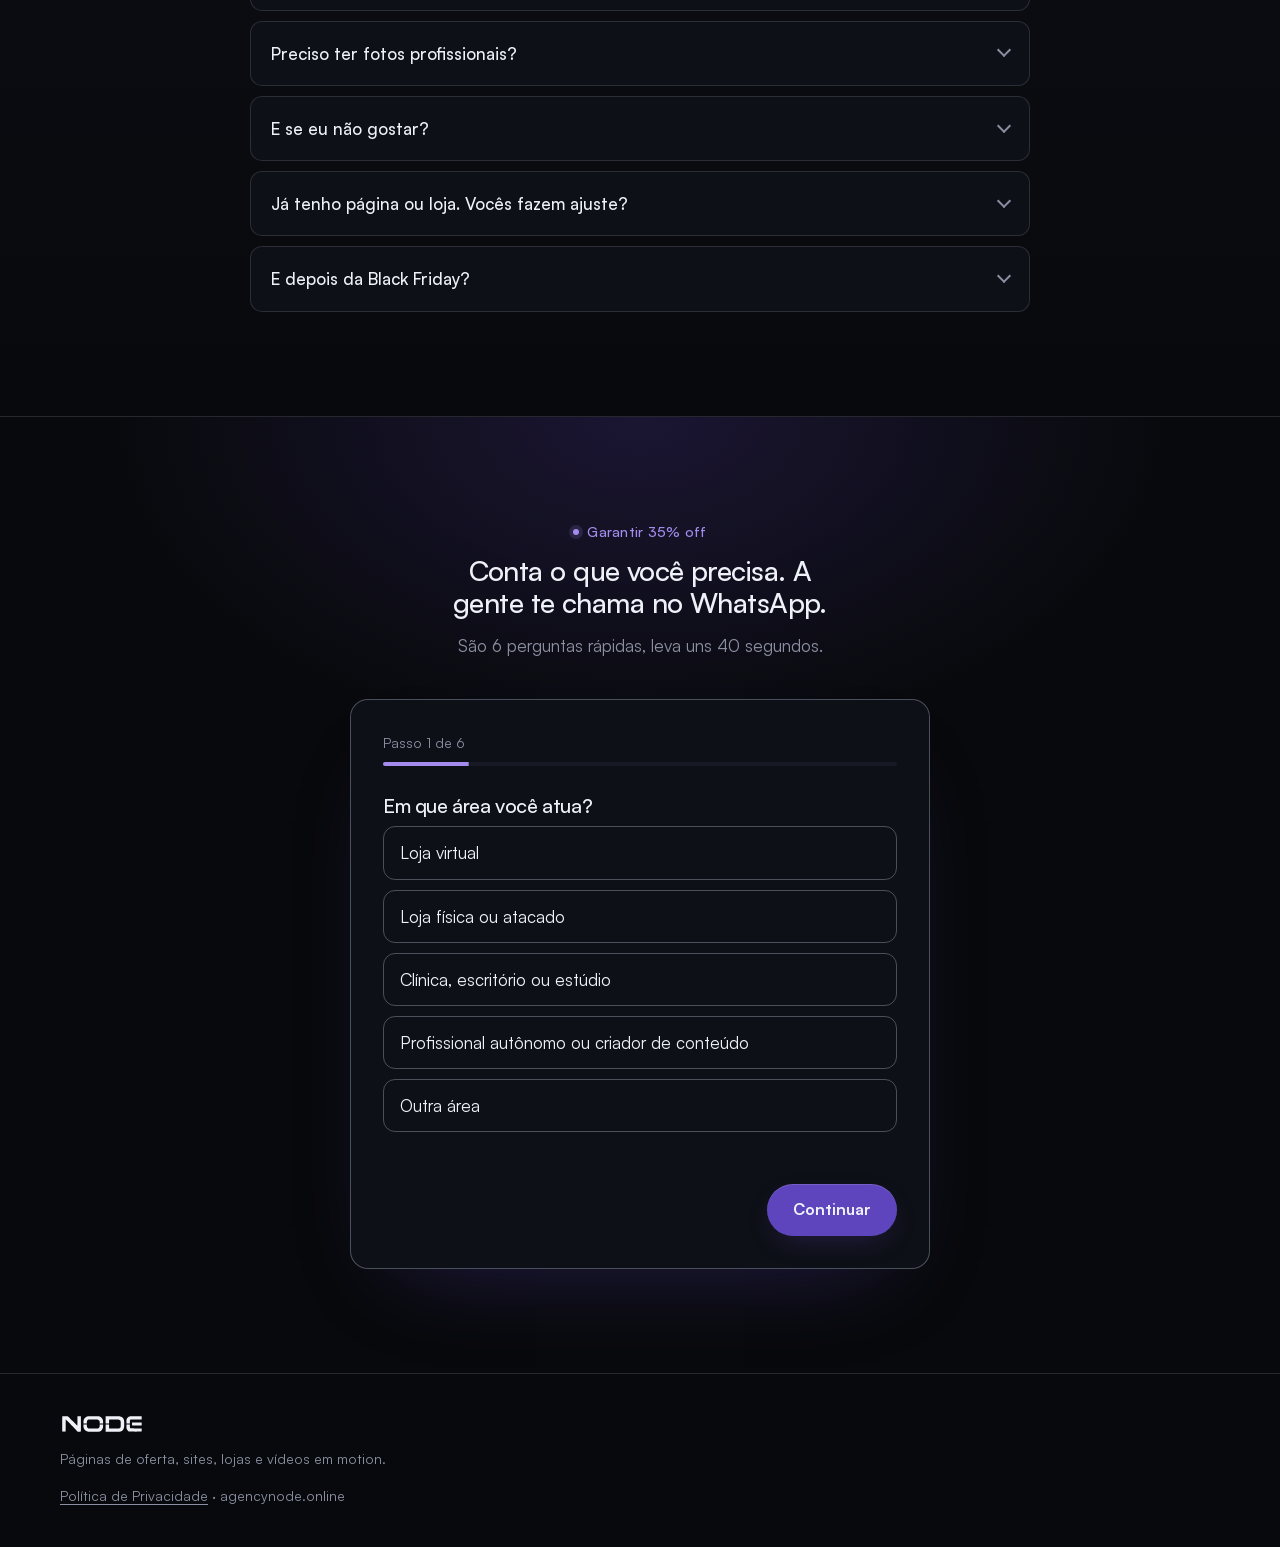
==== commit 7c78d548: "feat(oferta): formulário no modelo do curso e tablet das lojas em pé Passos: área, o que quer, maior" ====
--- a/public/oferta/index.html
+++ b/public/oferta/index.html
@@ -330,7 +330,23 @@
               <label>Não preencha este campo <input type="text" name="site_empresa" tabindex="-1" autocomplete="off"></label>
             </div>
 
-            <fieldset class="passo">
+            <fieldset class="passo" aria-describedby="erro-area">
+              <legend>Em que área você atua?</legend>
+              <div class="opcoes">
+                <label class="opcao"><input type="radio" name="area" value="loja-virtual" required><span>Loja virtual</span></label>
+                <label class="opcao"><input type="radio" name="area" value="loja-fisica"><span>Loja física ou atacado</span></label>
+                <label class="opcao"><input type="radio" name="area" value="servico"><span>Clínica, escritório ou estúdio</span></label>
+                <label class="opcao"><input type="radio" name="area" value="autonomo"><span>Profissional autônomo ou criador de conteúdo</span></label>
+                <label class="opcao"><input type="radio" name="area" value="outra"><span>Outra área</span></label>
+              </div>
+              <p class="erro" id="erro-area" aria-live="polite"></p>
+              <div class="acoes">
+                <button class="voltar" type="button" data-acao="voltar">Voltar</button>
+                <button class="botao" type="button" data-acao="avancar">Continuar</button>
+              </div>
+            </fieldset>
+
+            <fieldset class="passo" aria-describedby="erro-produtos">
               <legend>O que você quer pra Black Friday?</legend>
               <p class="dica">Pode marcar mais de um.</p>
               <div class="opcoes" data-grupo>
@@ -340,85 +356,73 @@
                 <label class="opcao"><input type="checkbox" name="produtos" value="motion"><span>Vídeos em motion</span></label>
                 <label class="opcao"><input type="checkbox" name="produtos" value="edicao"><span>Edição de página ou loja</span></label>
               </div>
-              <p class="erro" aria-live="polite"></p>
+              <p class="erro" id="erro-produtos" aria-live="polite"></p>
               <div class="acoes">
                 <button class="voltar" type="button" data-acao="voltar">Voltar</button>
                 <button class="botao" type="button" data-acao="avancar">Continuar</button>
               </div>
             </fieldset>
 
-            <fieldset class="passo">
-              <legend>Pra quem a gente liga?</legend>
-              <div class="campo">
-                <label for="nome">Seu nome</label>
-                <input id="nome" name="nome" type="text" autocomplete="name" required data-erro="Escreve seu nome pra continuar." placeholder="Como você se chama">
-              </div>
-              <div class="campo">
-                <label for="whatsapp">WhatsApp com DDD</label>
-                <input id="whatsapp" name="whatsapp" type="tel" inputmode="numeric" autocomplete="tel-national" required placeholder="(11) 99999-8888">
-              </div>
-              <p class="erro" aria-live="polite"></p>
+            <fieldset class="passo" aria-describedby="erro-dificuldade">
+              <legend>Qual a maior dificuldade que você enfrenta hoje?</legend>
+              <div class="opcoes">
+                <label class="opcao"><input type="radio" name="dificuldade" value="pagina-nao-vende" required><span>Meu anúncio leva pra uma página que não vende</span></label>
+                <label class="opcao"><input type="radio" name="dificuldade" value="sem-confianca"><span>Minha loja ou site não passa confiança</span></label>
+                <label class="opcao"><input type="radio" name="dificuldade" value="so-indicacao"><span>Dependo só de indicação e do Instagram</span></label>
+                <label class="opcao"><input type="radio" name="dificuldade" value="video-nao-chama"><span>Meus vídeos e anúncios não chamam atenção</span></label>
+                <label class="opcao"><input type="radio" name="dificuldade" value="outra"><span>Outra dificuldade</span></label>
+              </div>
+              <p class="erro" id="erro-dificuldade" aria-live="polite"></p>
               <div class="acoes">
                 <button class="voltar" type="button" data-acao="voltar">Voltar</button>
                 <button class="botao" type="button" data-acao="avancar">Continuar</button>
               </div>
             </fieldset>
 
-            <fieldset class="passo">
-              <legend>Qual é a sua empresa?</legend>
-              <p class="dica">Pra gente olhar antes de te chamar.</p>
-              <div class="campo">
-                <label for="empresa">Site ou Instagram</label>
-                <input id="empresa" name="empresa" type="text" autocomplete="url" autocapitalize="none" required data-erro="Coloca o site ou o @ do Instagram." placeholder="@suaempresa ou suaempresa.com.br">
-              </div>
-              <p class="erro" aria-live="polite"></p>
-              <div class="acoes">
-                <button class="voltar" type="button" data-acao="voltar">Voltar</button>
-                <button class="botao" type="button" data-acao="avancar">Continuar</button>
-              </div>
-            </fieldset>
-
-            <fieldset class="passo">
-              <legend>Onde você vende hoje?</legend>
-              <div class="opcoes">
-                <label class="opcao"><input type="radio" name="canal" value="shopify" required><span>Loja na Shopify</span></label>
-                <label class="opcao"><input type="radio" name="canal" value="outra-plataforma"><span>Loja em outra plataforma</span></label>
-                <label class="opcao"><input type="radio" name="canal" value="instagram-whatsapp"><span>Instagram e WhatsApp</span></label>
-                <label class="opcao"><input type="radio" name="canal" value="marketplace"><span>Marketplace, como Mercado Livre e Shopee</span></label>
-                <label class="opcao"><input type="radio" name="canal" value="nao-vende-online"><span>Ainda não vendo online</span></label>
-              </div>
-              <p class="erro" aria-live="polite"></p>
-              <div class="acoes">
-                <button class="voltar" type="button" data-acao="voltar">Voltar</button>
-                <button class="botao" type="button" data-acao="avancar">Continuar</button>
-              </div>
-            </fieldset>
-
-            <fieldset class="passo">
-              <legend>Quanto sua empresa fatura por mês?</legend>
+            <fieldset class="passo" aria-describedby="erro-faturamento">
+              <legend>Qual o faturamento mensal da sua empresa?</legend>
               <p class="dica">Só pra gente chegar na conversa com a proposta certa.</p>
               <div class="opcoes">
                 <label class="opcao"><input type="radio" name="faturamento" value="0" required><span>Ainda não faturo</span></label>
                 <label class="opcao"><input type="radio" name="faturamento" value="ate-10k"><span>Até R$ 10 mil</span></label>
-                <label class="opcao"><input type="radio" name="faturamento" value="10k-50k"><span>De R$ 10 mil a R$ 50 mil</span></label>
-                <label class="opcao"><input type="radio" name="faturamento" value="50k-200k"><span>De R$ 50 mil a R$ 200 mil</span></label>
-                <label class="opcao"><input type="radio" name="faturamento" value="200k-mais"><span>Acima de R$ 200 mil</span></label>
-              </div>
-              <p class="erro" aria-live="polite"></p>
+                <label class="opcao"><input type="radio" name="faturamento" value="10k-30k"><span>De R$ 10 mil a R$ 30 mil</span></label>
+                <label class="opcao"><input type="radio" name="faturamento" value="30k-60k"><span>De R$ 30 mil a R$ 60 mil</span></label>
+                <label class="opcao"><input type="radio" name="faturamento" value="60k-100k"><span>De R$ 60 mil a R$ 100 mil</span></label>
+                <label class="opcao"><input type="radio" name="faturamento" value="100k-mais"><span>Acima de R$ 100 mil</span></label>
+              </div>
+              <p class="erro" id="erro-faturamento" aria-live="polite"></p>
               <div class="acoes">
                 <button class="voltar" type="button" data-acao="voltar">Voltar</button>
                 <button class="botao" type="button" data-acao="avancar">Continuar</button>
               </div>
             </fieldset>
 
-            <fieldset class="passo">
-              <legend>Quando você quer começar?</legend>
+            <fieldset class="passo" aria-describedby="erro-decisor">
+              <legend>Quem toma as decisões junto com você na empresa?</legend>
               <div class="opcoes">
-                <label class="opcao"><input type="radio" name="quando" value="black-friday" required><span>A tempo da Black Friday</span></label>
-                <label class="opcao"><input type="radio" name="quando" value="depois-bf"><span>Depois da Black Friday</span></label>
-                <label class="opcao"><input type="radio" name="quando" value="pesquisando"><span>Ainda estou pesquisando</span></label>
-              </div>
-              <p class="erro" aria-live="polite"></p>
+                <label class="opcao"><input type="radio" name="decisor" value="sozinho" required><span>Decido tudo sozinho</span></label>
+                <label class="opcao"><input type="radio" name="decisor" value="socio"><span>Decido com meu sócio</span></label>
+                <label class="opcao"><input type="radio" name="decisor" value="familia"><span>Decido com meu cônjuge ou família</span></label>
+                <label class="opcao"><input type="radio" name="decisor" value="nao-decido"><span>Não sou quem decide</span></label>
+              </div>
+              <p class="erro" id="erro-decisor" aria-live="polite"></p>
+              <div class="acoes">
+                <button class="voltar" type="button" data-acao="voltar">Voltar</button>
+                <button class="botao" type="button" data-acao="avancar">Continuar</button>
+              </div>
+            </fieldset>
+
+            <fieldset class="passo" aria-describedby="erro-contato">
+              <legend>Pra quem a gente chama no WhatsApp?</legend>
+              <div class="campo">
+                <label for="nome">Seu nome</label>
+                <input id="nome" aria-describedby="erro-contato" name="nome" type="text" autocomplete="name" required data-erro="Escreve seu nome pra continuar." placeholder="Como você se chama">
+              </div>
+              <div class="campo">
+                <label for="whatsapp">WhatsApp com DDD</label>
+                <input id="whatsapp" aria-describedby="erro-contato" name="whatsapp" type="tel" inputmode="numeric" autocomplete="tel-national" required placeholder="(11) 99999-8888">
+              </div>
+              <p class="erro" id="erro-contato" aria-live="polite"></p>
               <p class="consentimento">Ao enviar, você concorda com a <a href="../privacidade/">Política de Privacidade</a>. A gente usa seus dados só pra falar com você sobre este pedido.</p>
               <div class="acoes">
                 <button class="voltar" type="button" data-acao="voltar">Voltar</button>
--- a/public/comum/ofertas.css
+++ b/public/comum/ofertas.css
@@ -366,6 +366,9 @@
 @media (min-width: 820px) { .trilho-tablets { grid-template-columns: repeat(2, 1fr); } }
 @media (min-width: 1100px) { .trilho-tablets { grid-template-columns: repeat(4, 1fr); } }
 
+/* Nas vitrines, o tablet fica em pé (mais alto que largo) pra mostrar mais da loja; o do topo segue deitado. */
+.trilho-tablets .tela-tablet { aspect-ratio: 4 / 5; }
+
 /* Trabalhos rolando dentro da moldura: do topo ao fim da página e de volta. A moldura vira contêiner pra o curso ser calculado em CSS. */
 .tela-tablet:has(> .rolavel), .tela-celular:has(> .rolavel) { container-type: size; }
 .tela-tablet .rolavel, .tela-celular .rolavel { height: auto; min-height: 100%; animation: rolar-trabalho var(--dur, 16s) linear infinite alternate; animation-play-state: paused; }
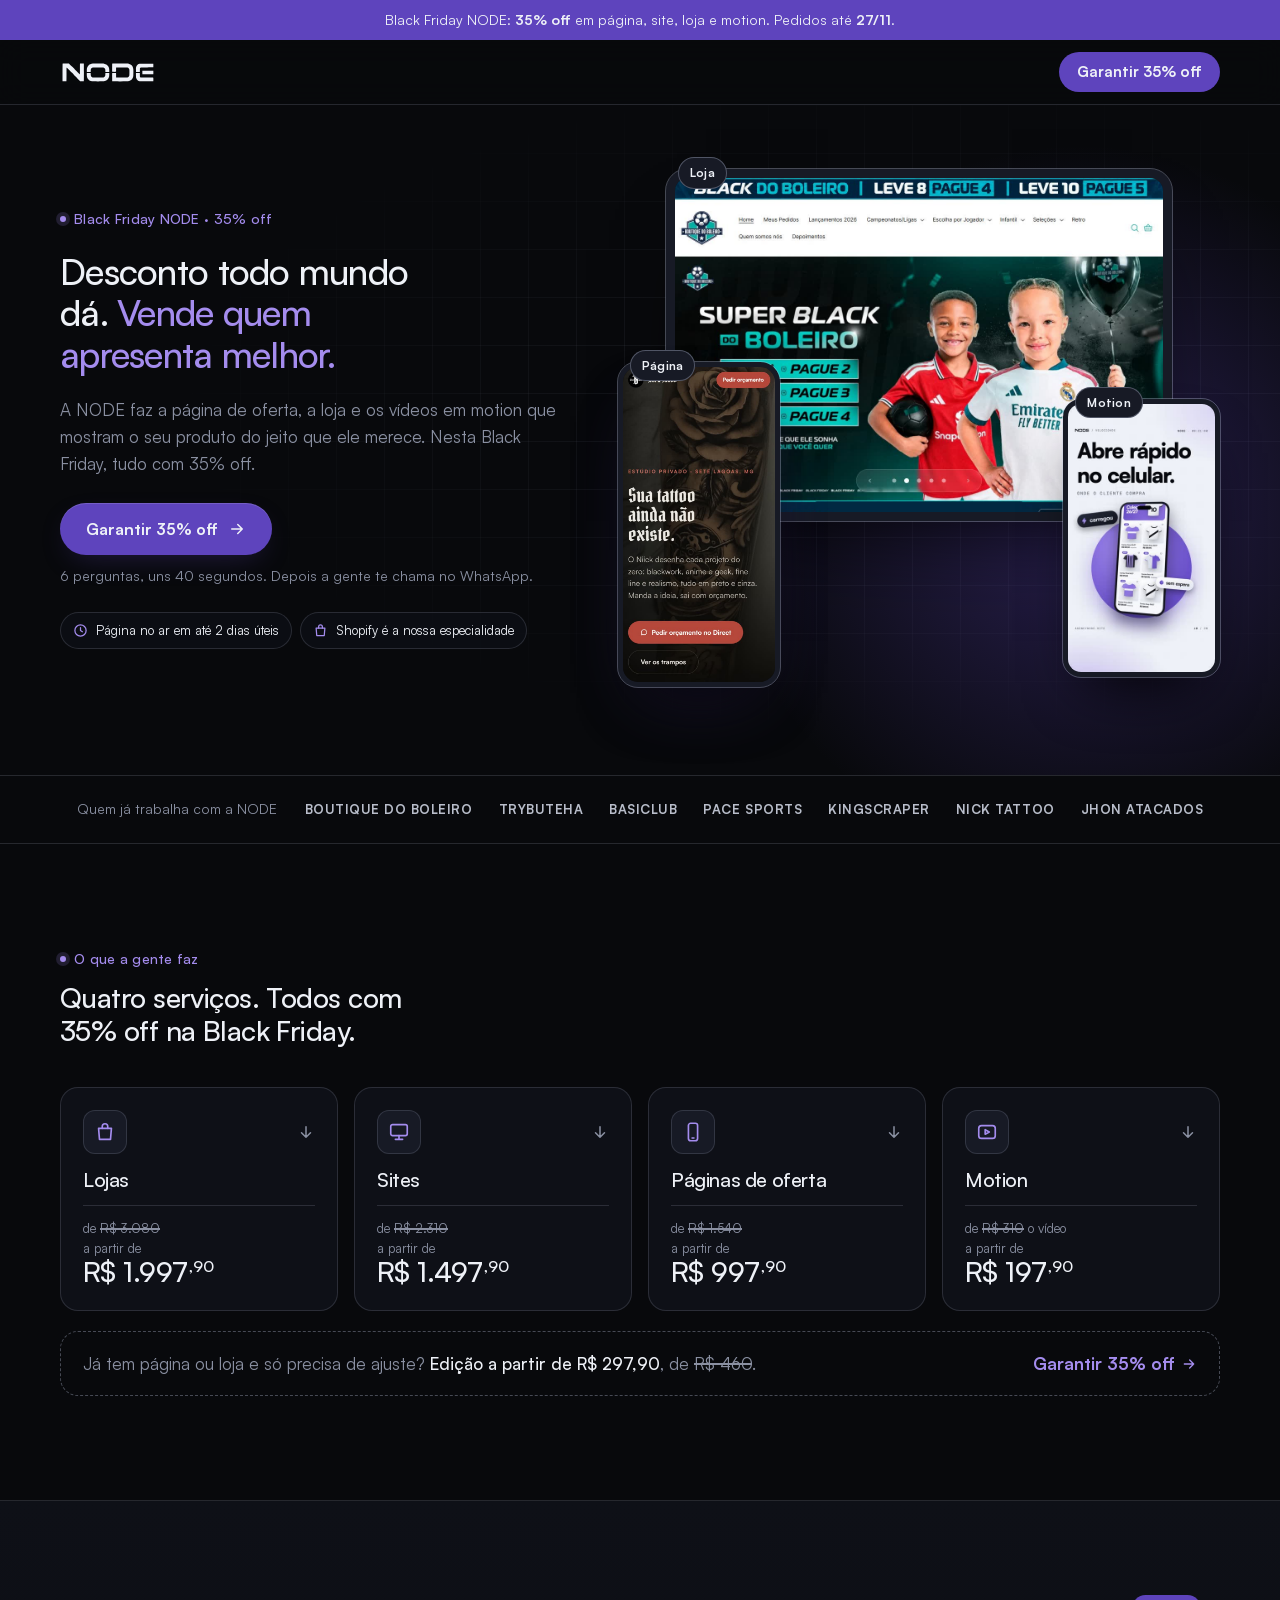
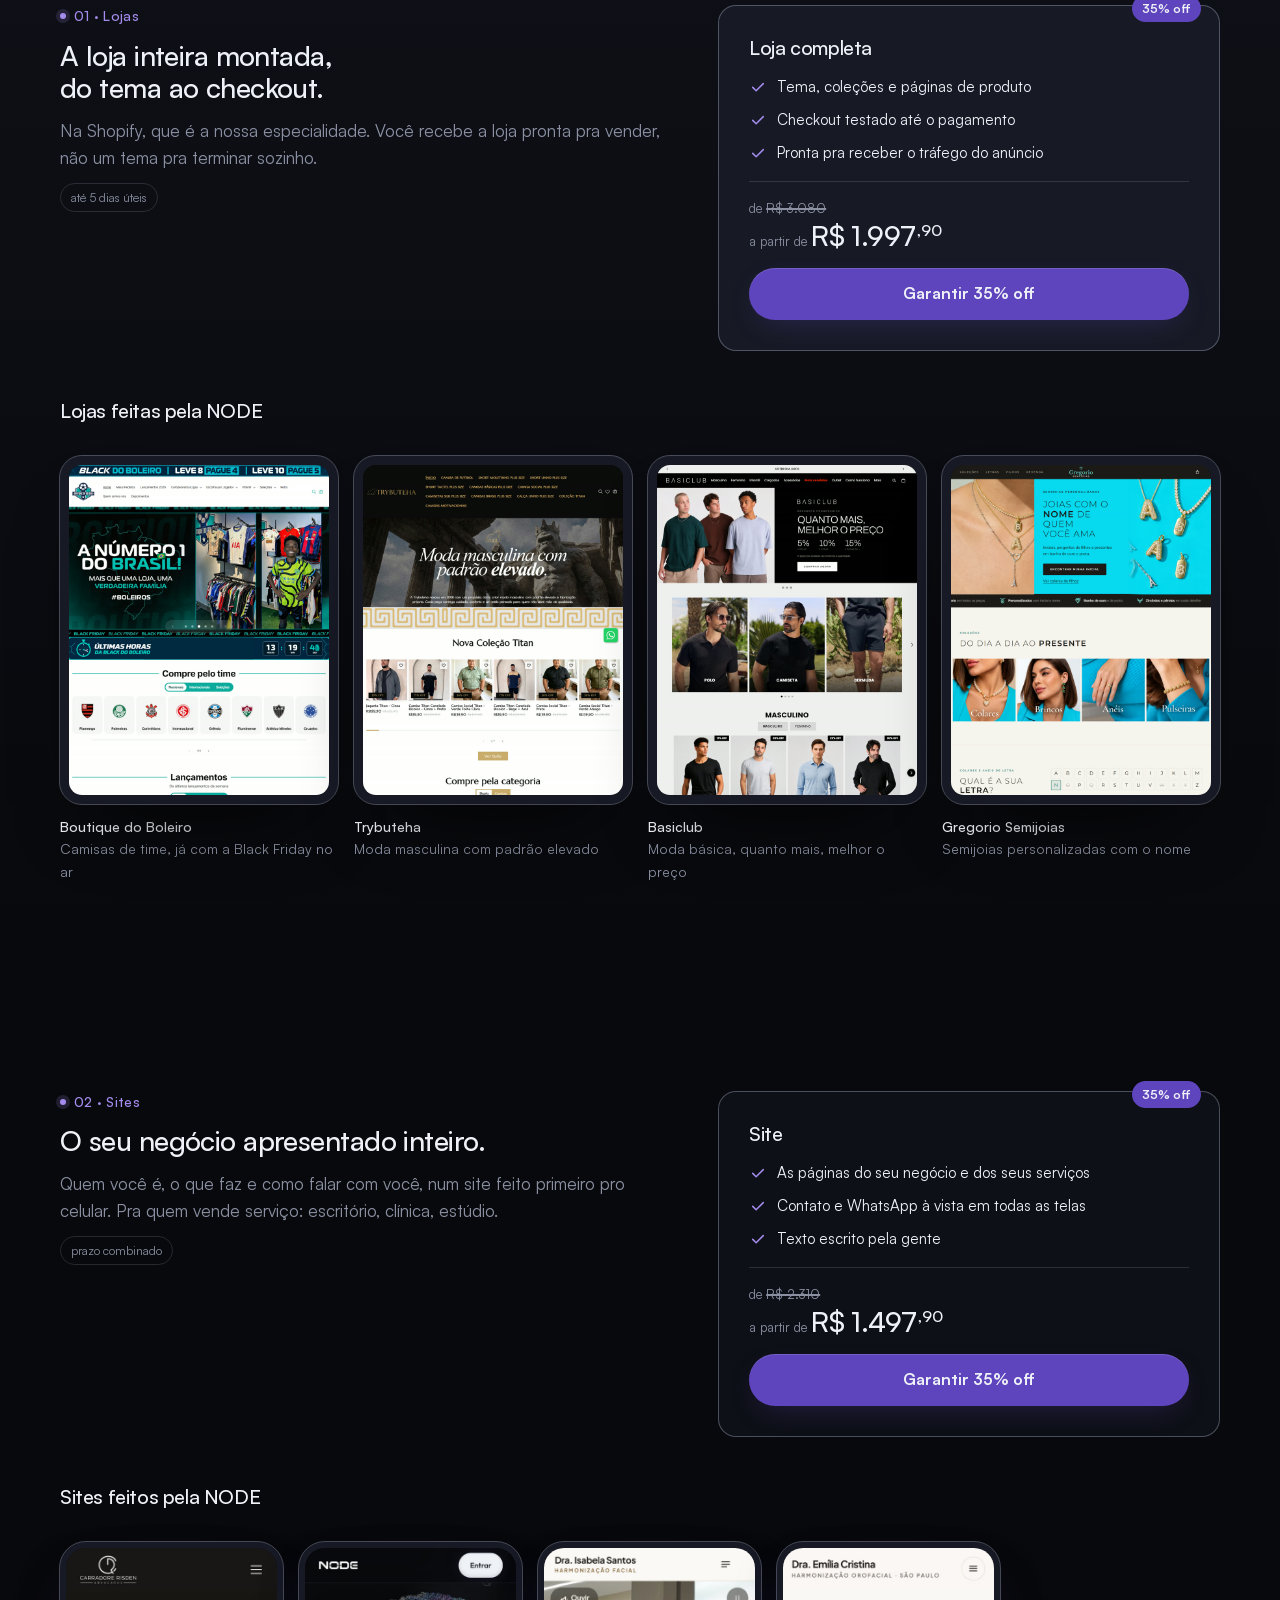
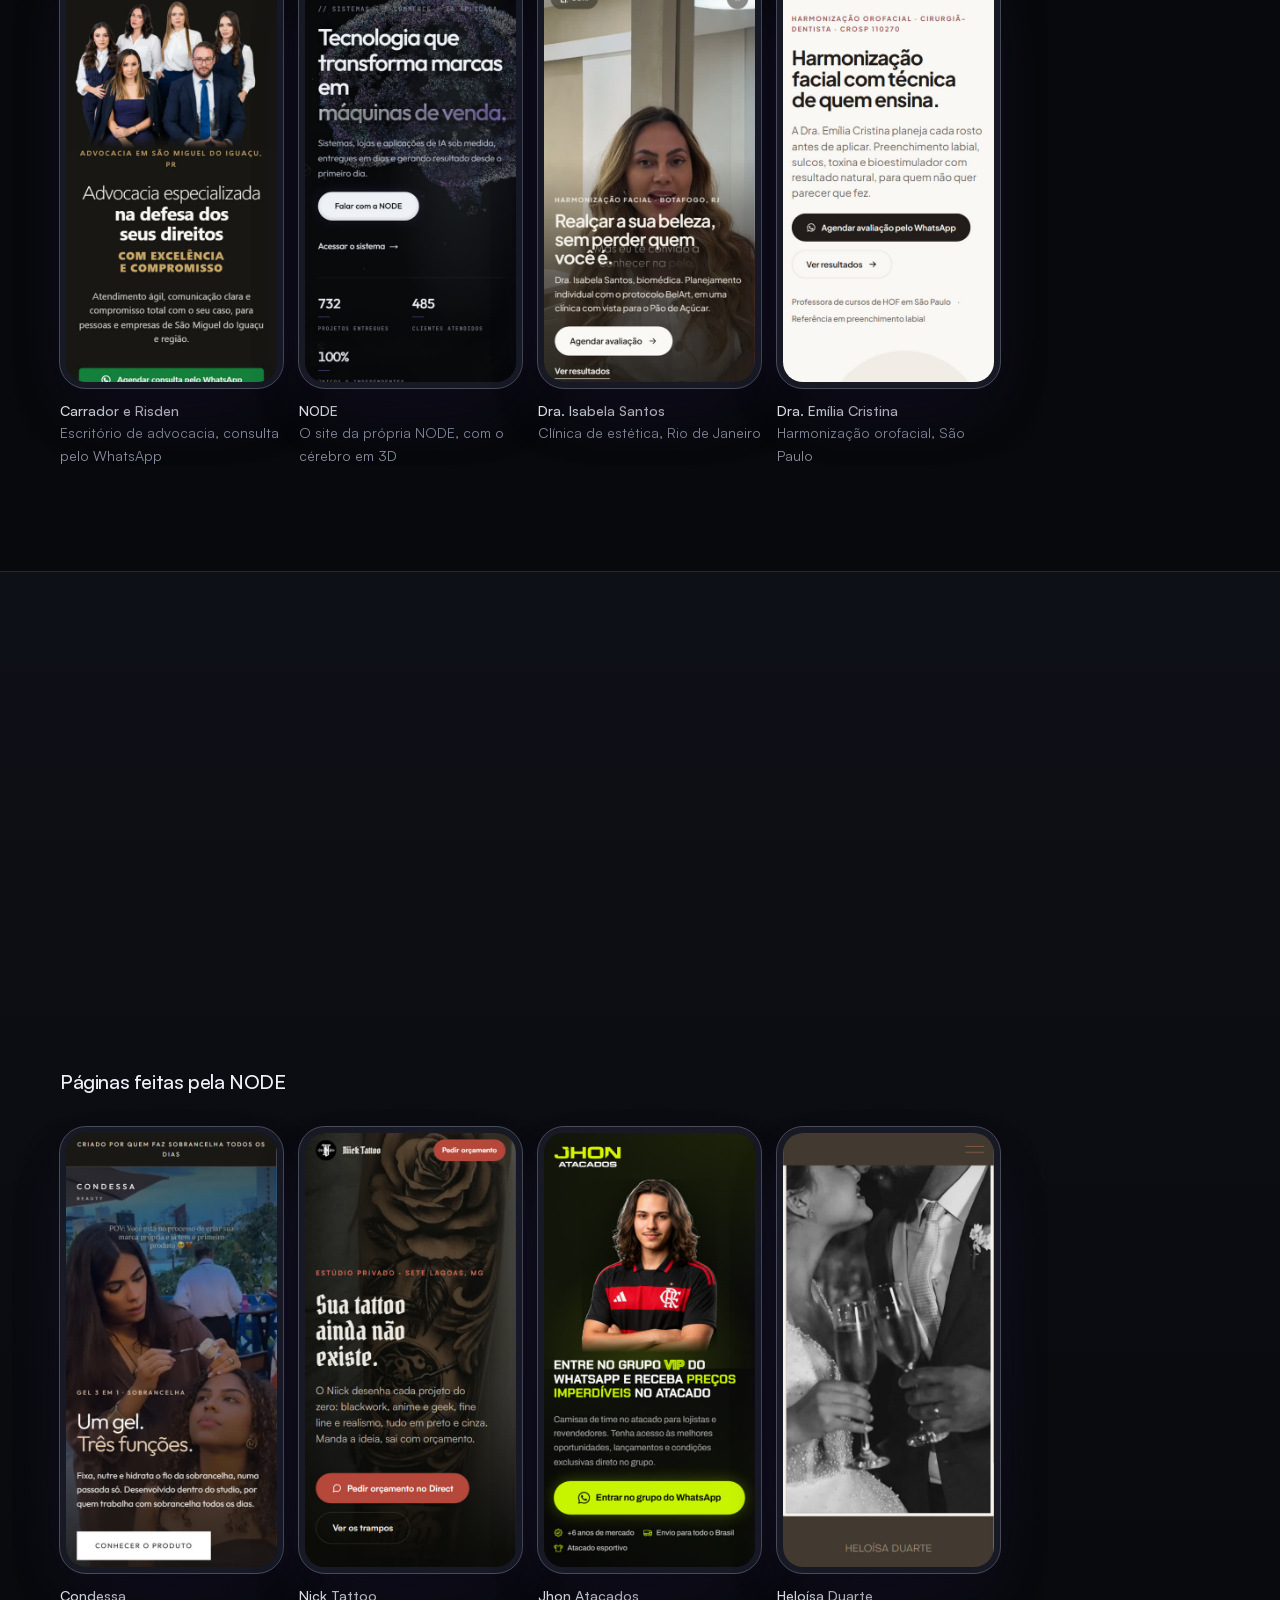
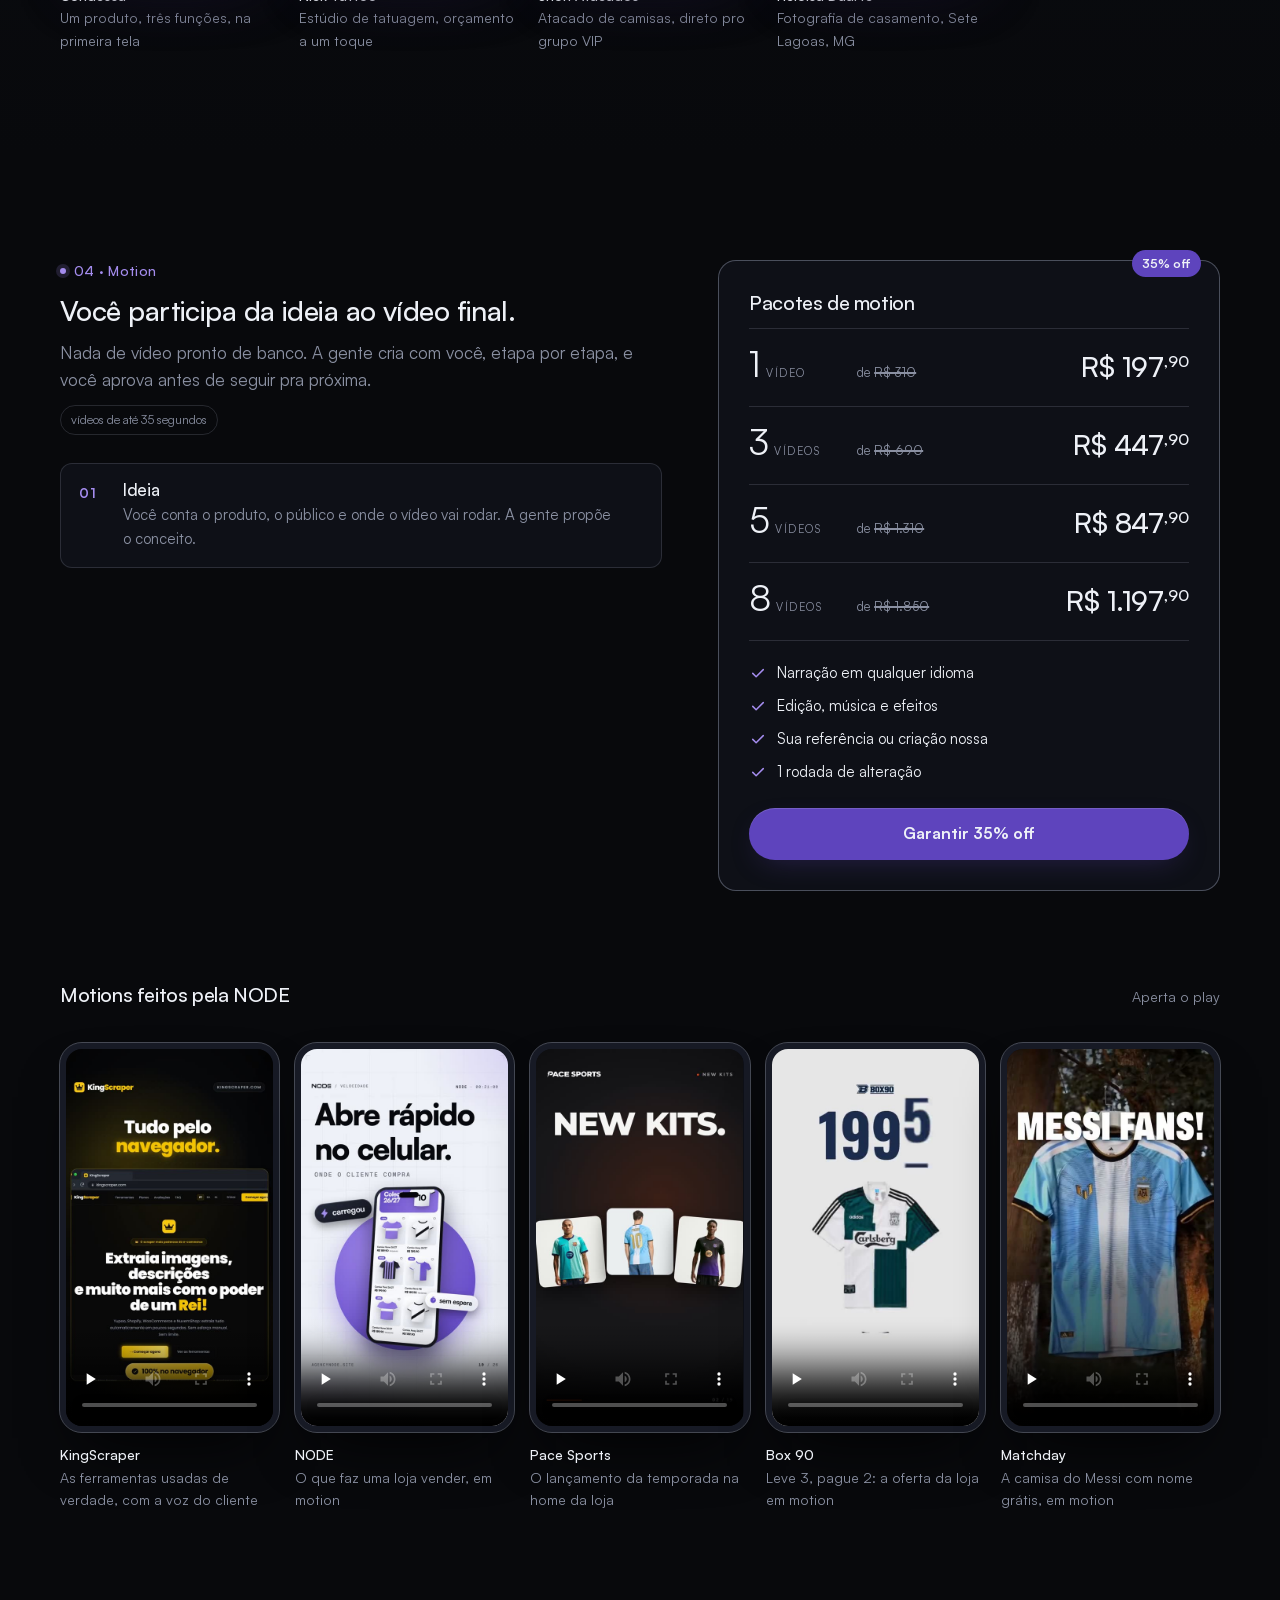
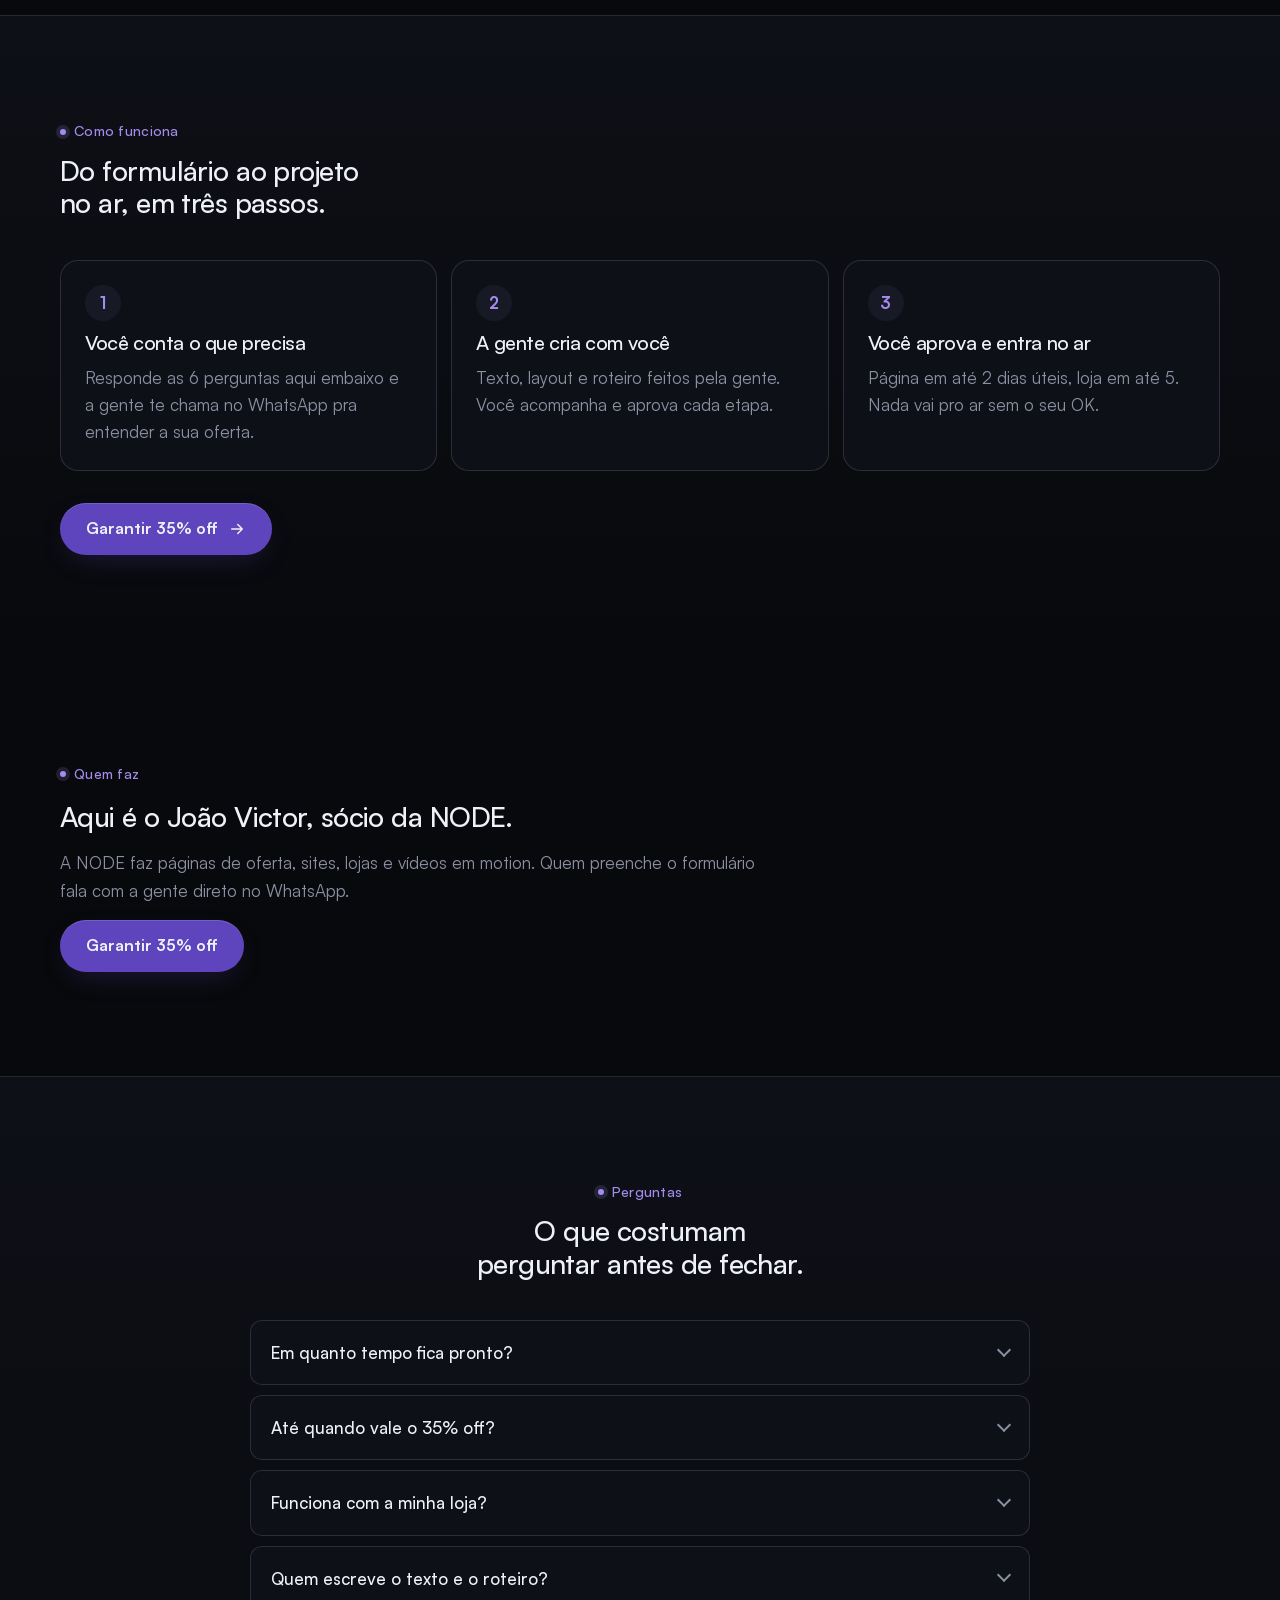
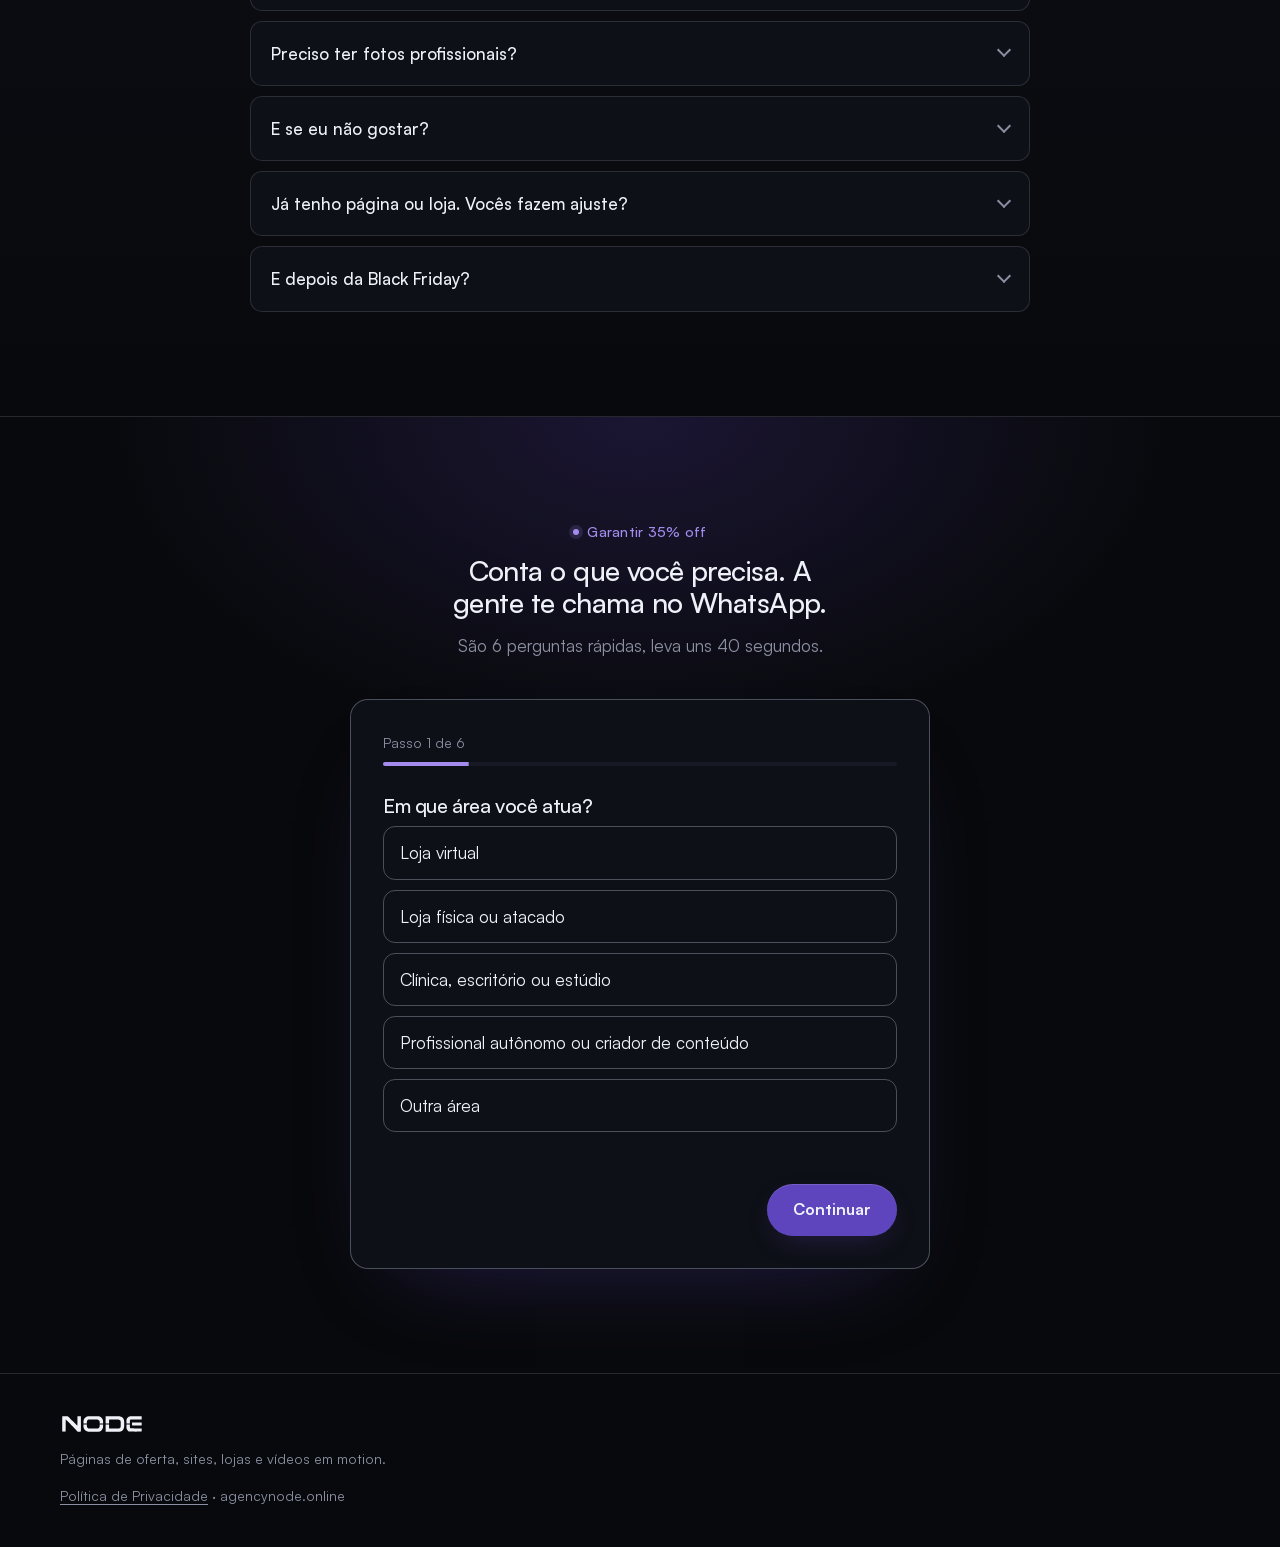
==== commit 89a37eaf: "feat(oferta): lead no CRM com função endurecida, pixel NODE e filtro Origem no Comercial receive-ext" ====
--- a/public/oferta/index.html
+++ b/public/oferta/index.html
@@ -1,5 +1,5 @@
 <!doctype html>
-<html lang="pt-BR">
+<html lang="pt-BR" data-pixel="1600687831245451">
 <head>
   <meta charset="utf-8">
   <meta name="viewport" content="width=device-width, initial-scale=1, viewport-fit=cover">
@@ -13,6 +13,17 @@
   <link rel="preload" href="../comum/fontes/satoshi-400.woff2" as="font" type="font/woff2" crossorigin>
   <link rel="stylesheet" href="../comum/ofertas.css">
   <script>document.documentElement.classList.add('js');</script>
+  <!-- Meta Pixel da NODE: só carrega quando data-pixel no <html> tiver o id do conjunto de dados. -->
+  <script>
+    (function () {
+      var id = document.documentElement.dataset.pixel;
+      // Só no domínio da NODE: visita em localhost não pode virar evento no conjunto de dados.
+      if (!id || !location.hostname.endsWith('agencynode.online')) return;
+      !function(f,b,e,v,n,t,s){if(f.fbq)return;n=f.fbq=function(){n.callMethod?n.callMethod.apply(n,arguments):n.queue.push(arguments)};if(!f._fbq)f._fbq=n;n.push=n;n.loaded=!0;n.version='2.0';n.queue=[];t=b.createElement(e);t.async=!0;t.src=v;s=b.getElementsByTagName(e)[0];s.parentNode.insertBefore(t,s)}(window,document,'script','https://connect.facebook.net/en_US/fbevents.js');
+      fbq('init', id);
+      fbq('track', 'PageView');
+    })();
+  </script>
 </head>
 <body data-oferta="black-friday-node" data-oferta-nome="Black Friday">
 
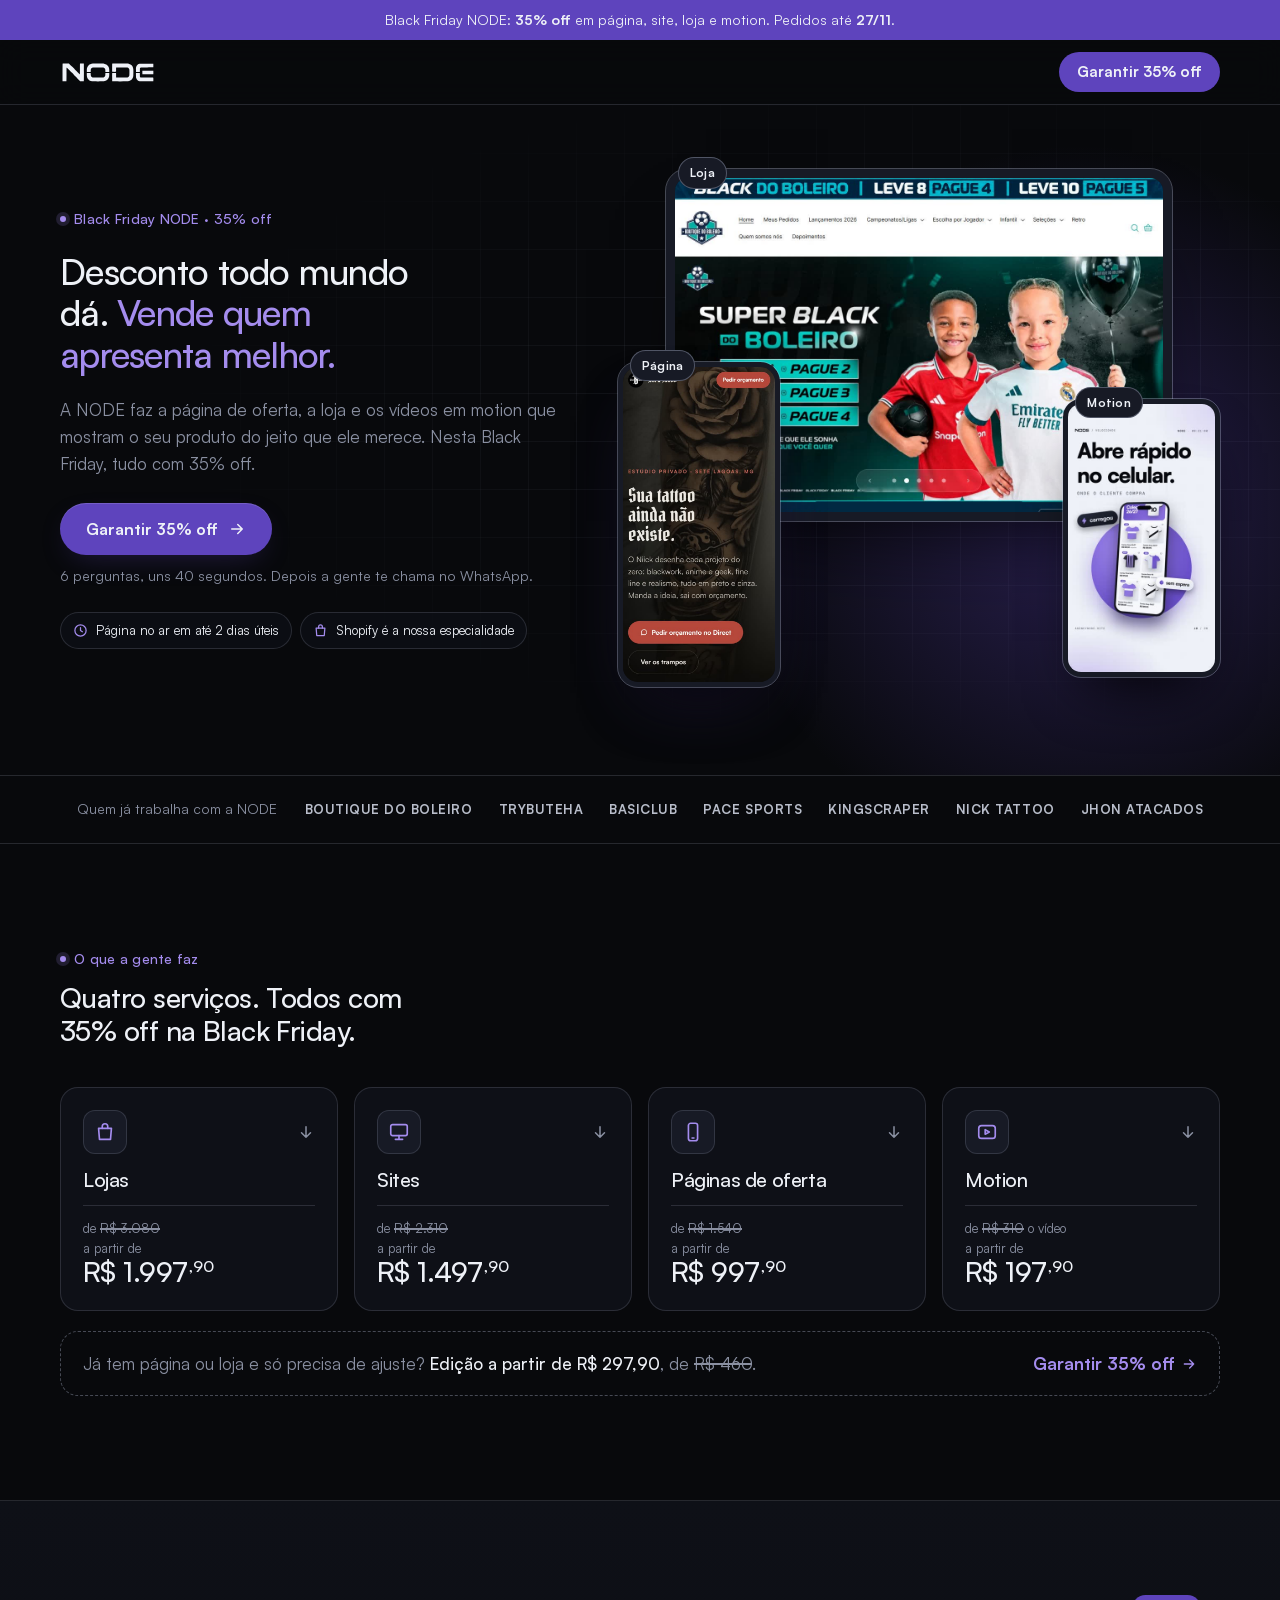
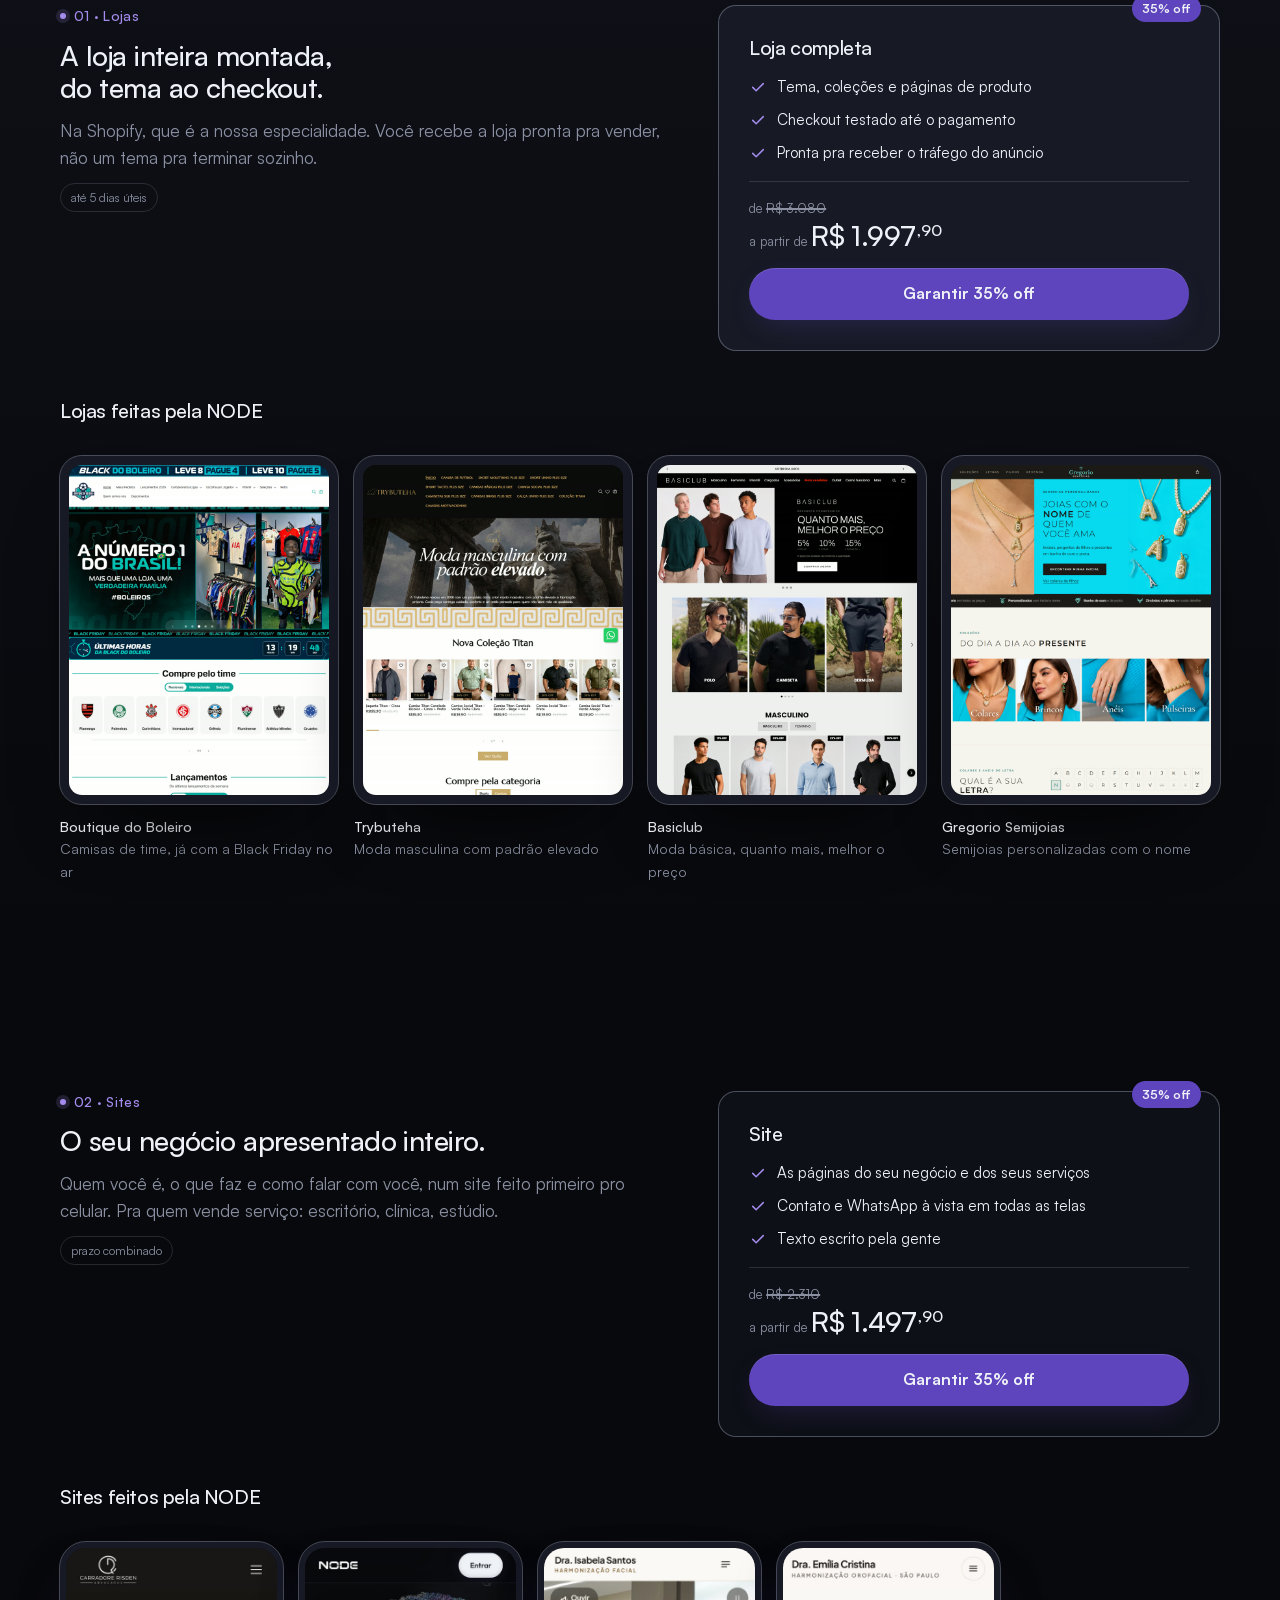
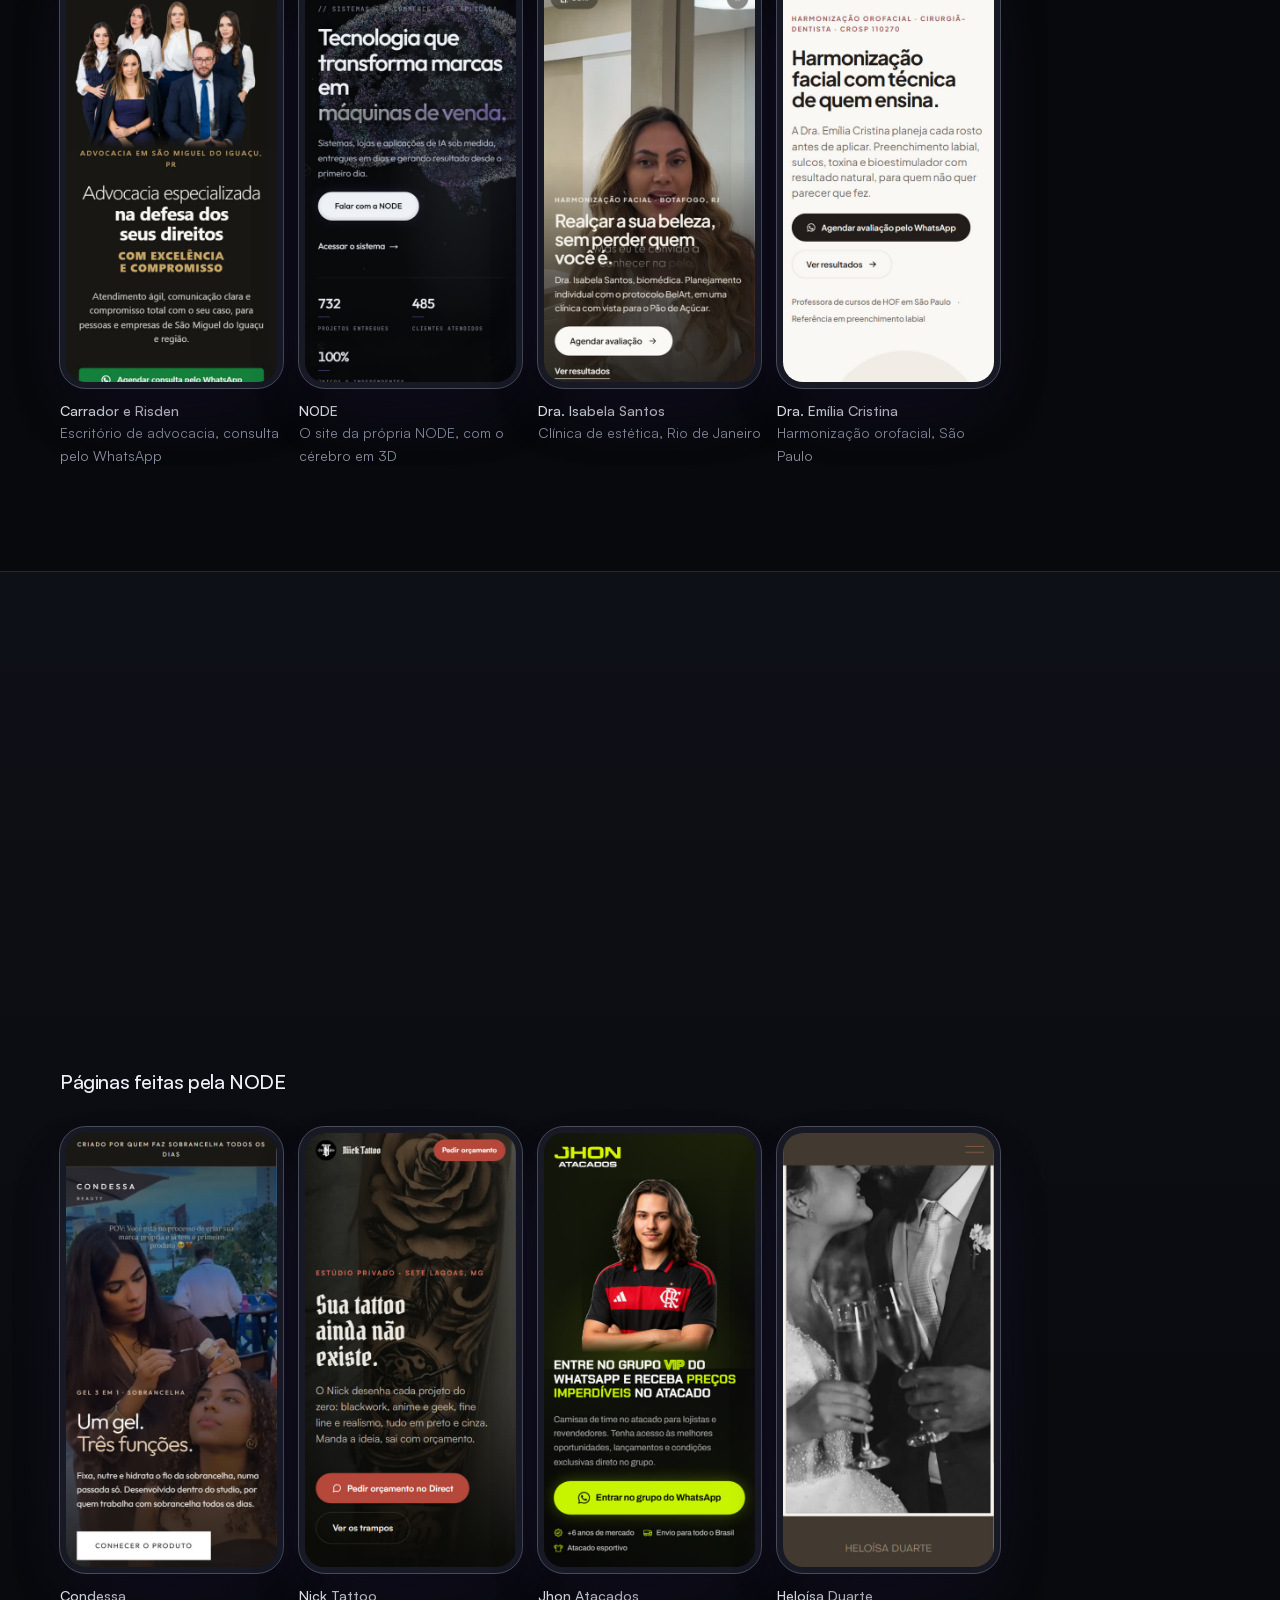
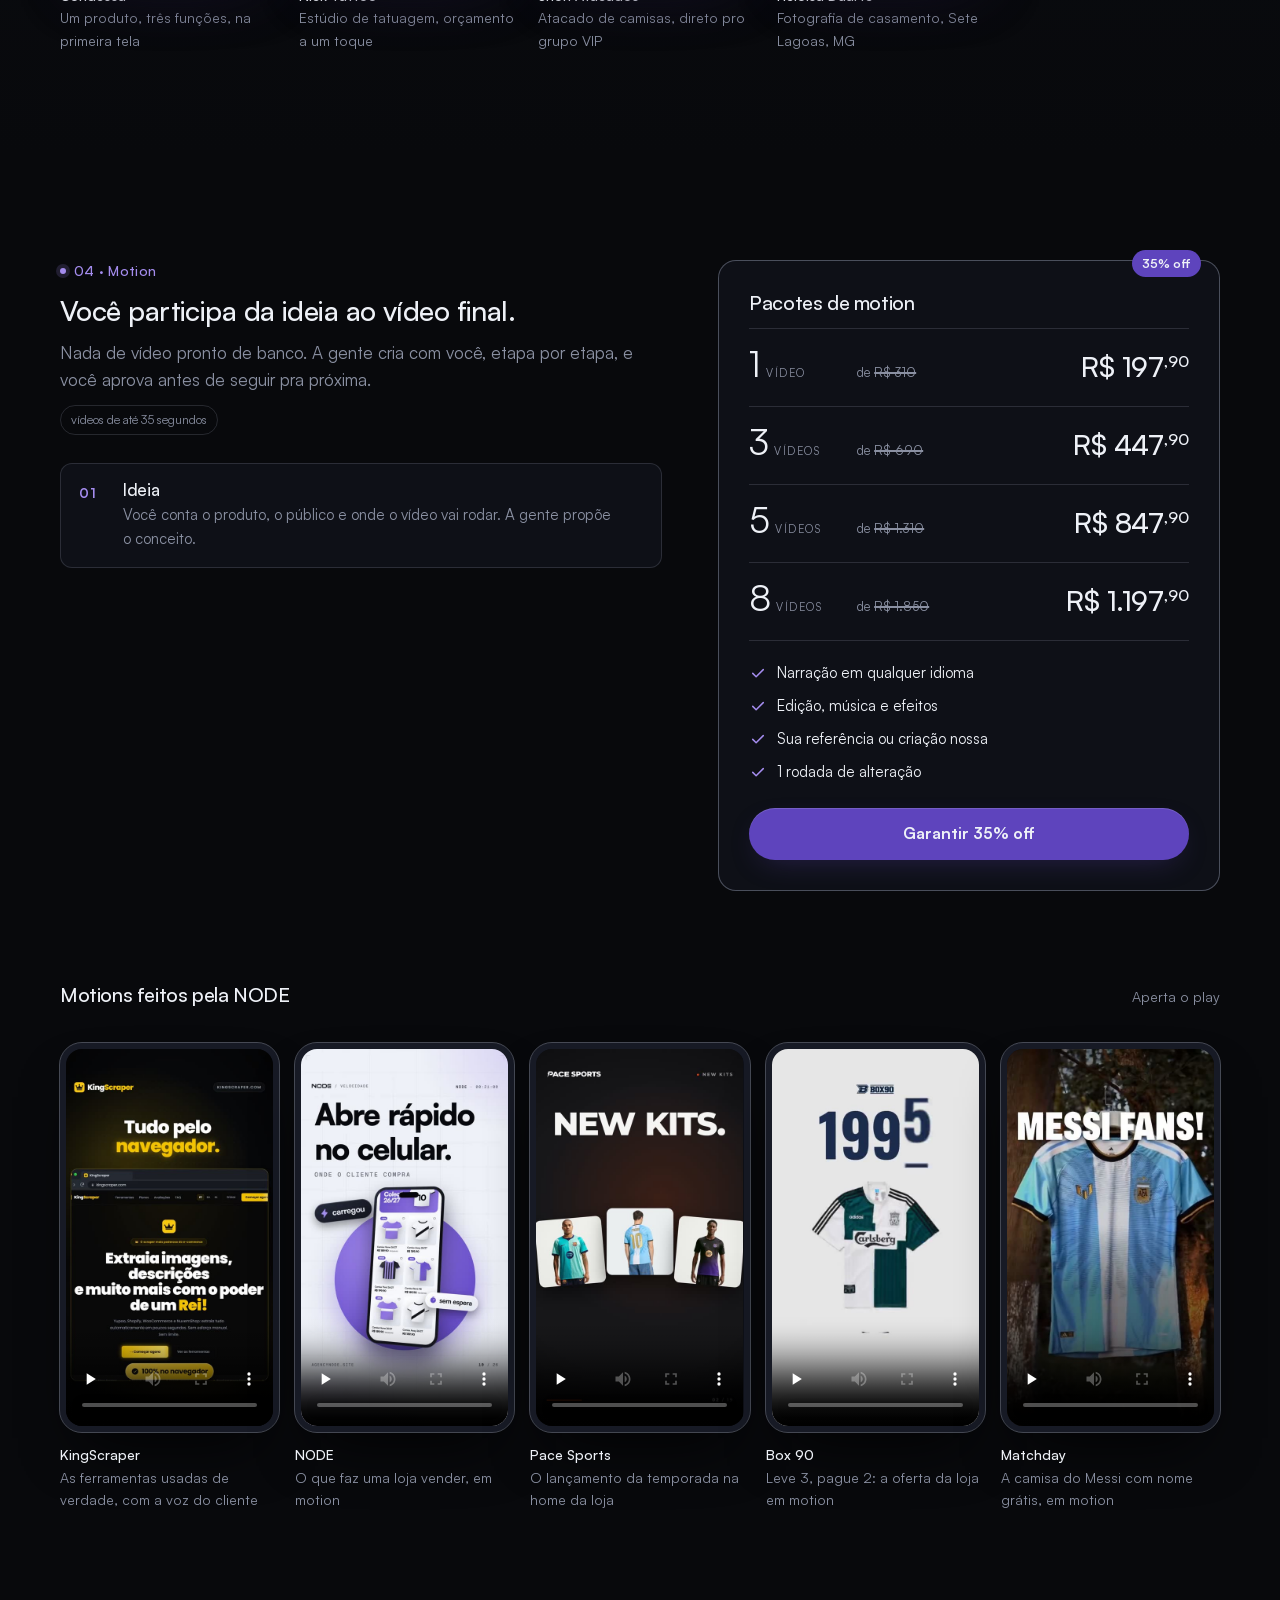
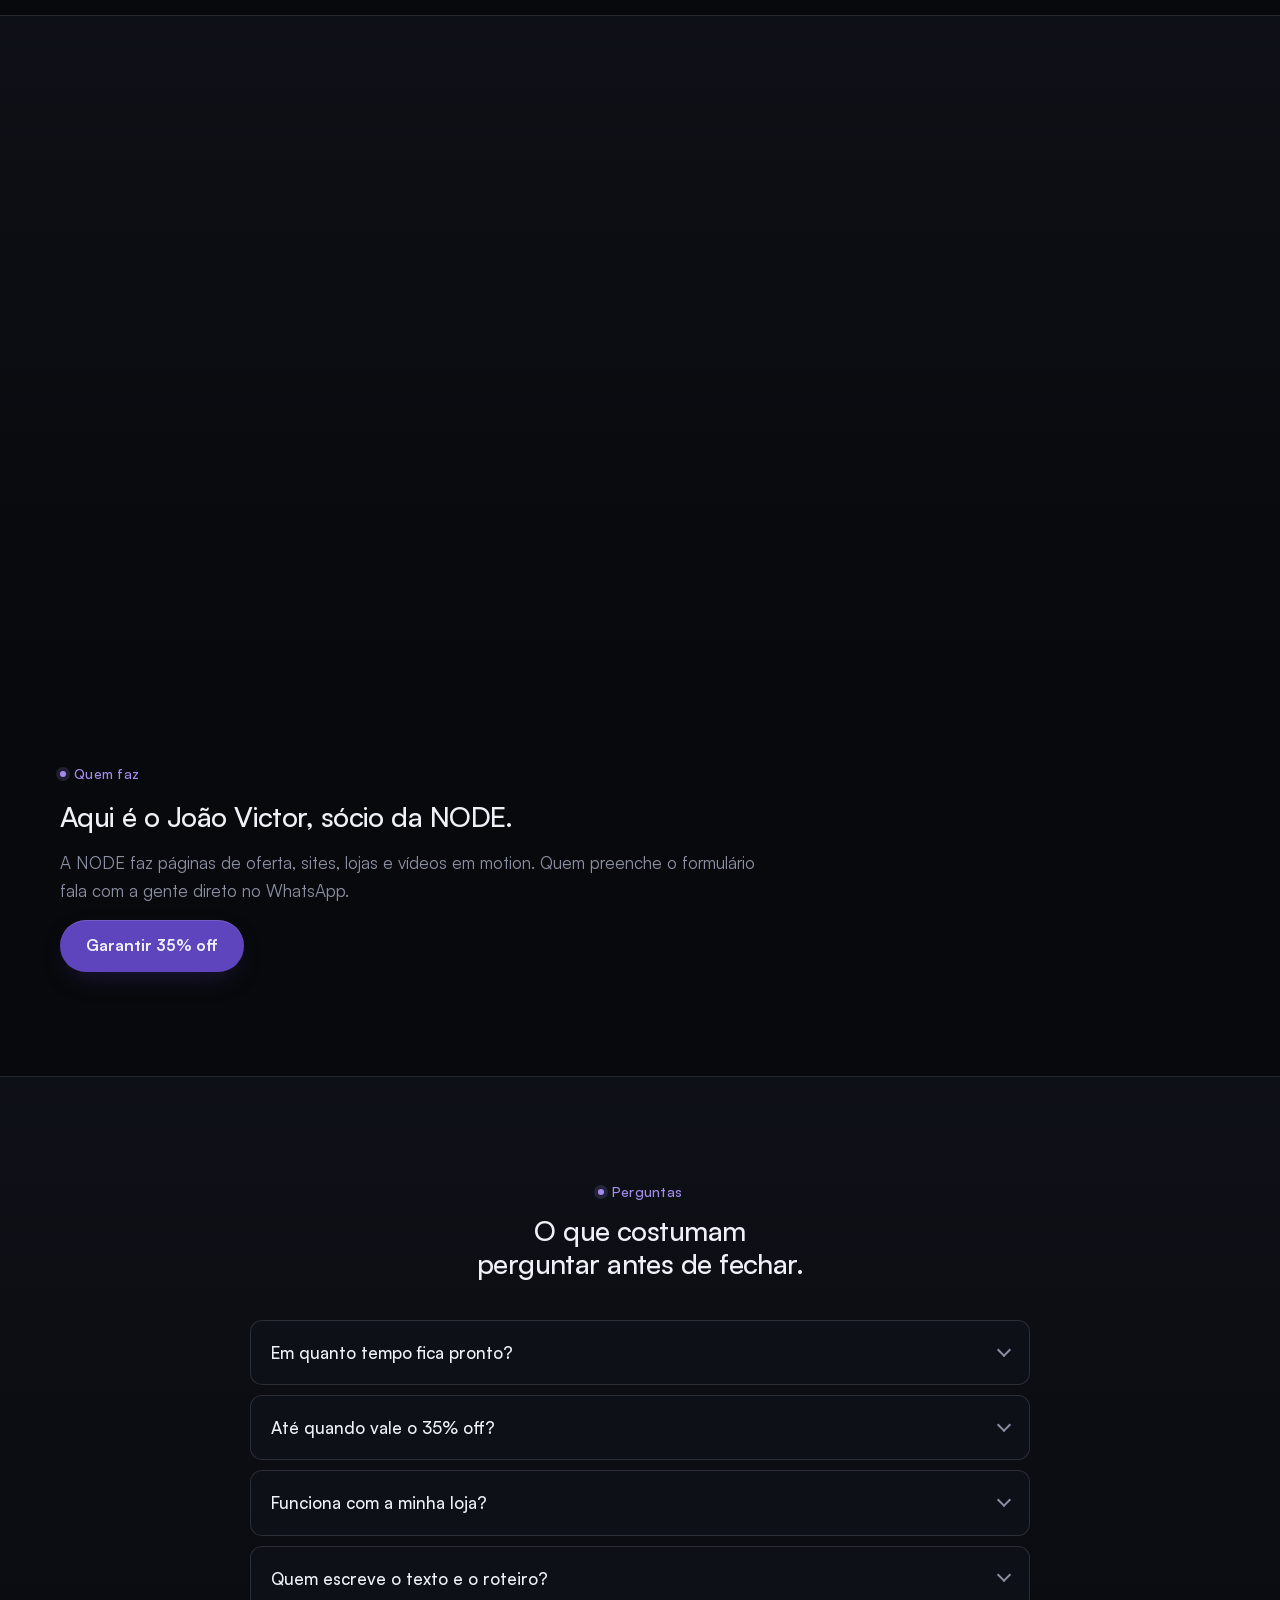
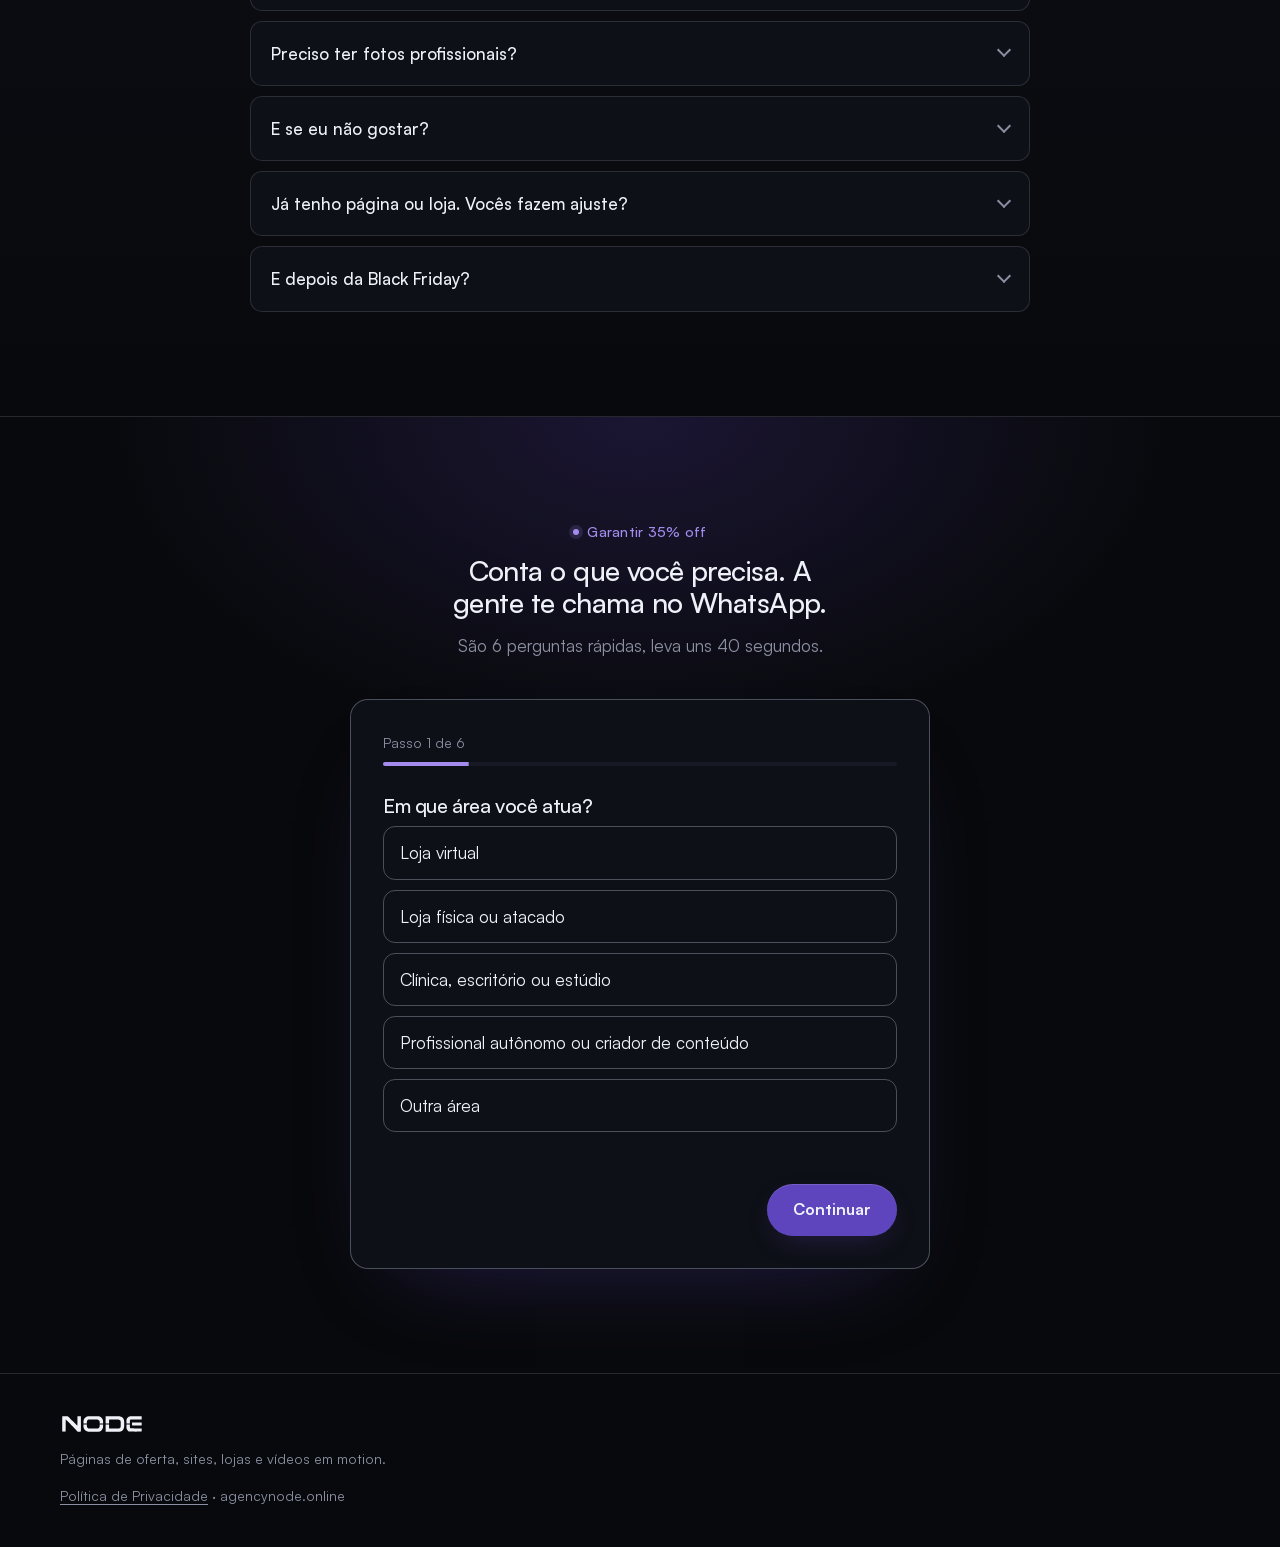
==== commit dc9b472d: "fix(oferta): endurecimento da função de lead após revisão e pixel por serviço Função: IP real pelo c" ====
--- a/public/oferta/index.html
+++ b/public/oferta/index.html
@@ -1,5 +1,5 @@
 <!doctype html>
-<html lang="pt-BR" data-pixel="1600687831245451">
+<html lang="pt-BR" data-pixel="1600687831245451" data-turnstile="">
 <head>
   <meta charset="utf-8">
   <meta name="viewport" content="width=device-width, initial-scale=1, viewport-fit=cover">
--- a/public/comum/ofertas.css
+++ b/public/comum/ofertas.css
@@ -244,6 +244,8 @@
   .tabela-linha .por { font-size: 1.75rem; }
 }
 .tabela .lista { margin: 20px 0 24px; }
+.desafio { margin: 4px 0 12px; min-height: 0; }
+.desafio:empty { display: none; }
 
 /* Passos */
 .passos { display: grid; gap: 14px; counter-reset: passo; list-style: none; margin: 0; padding: 0; }
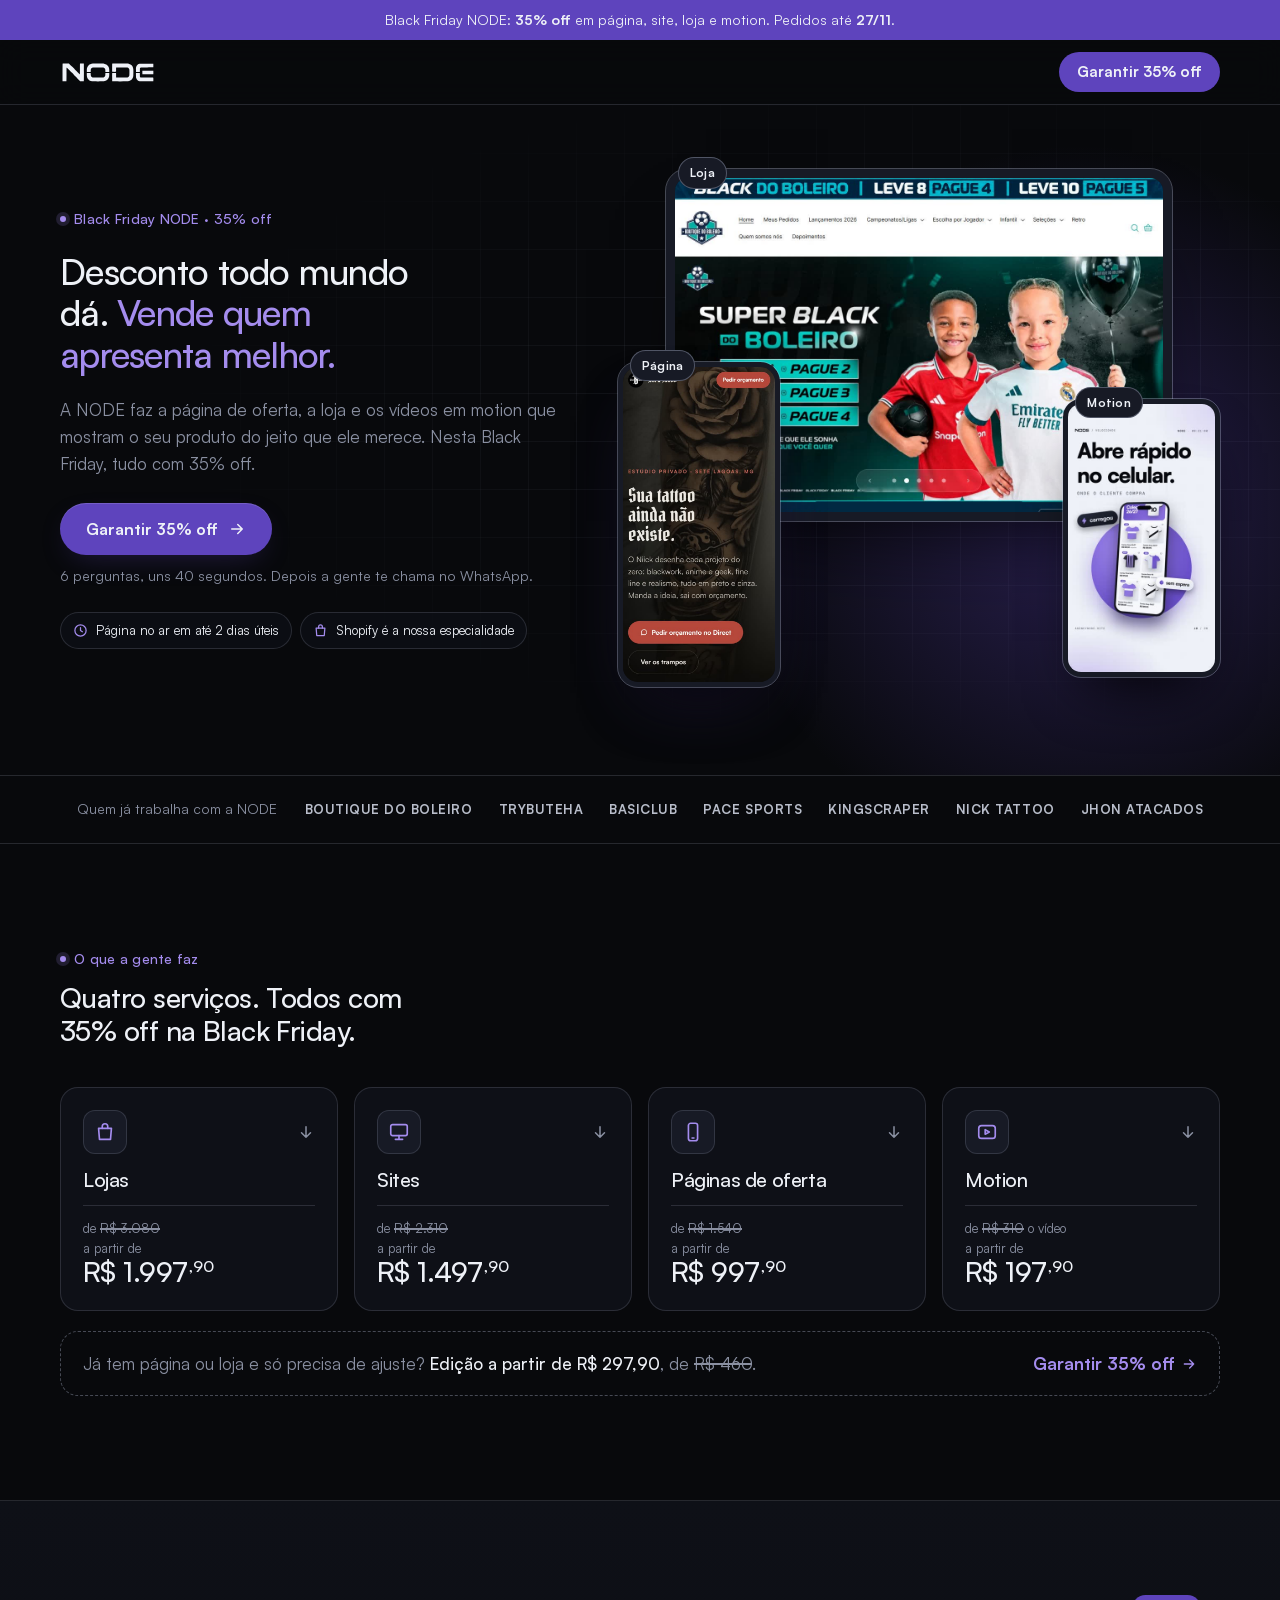
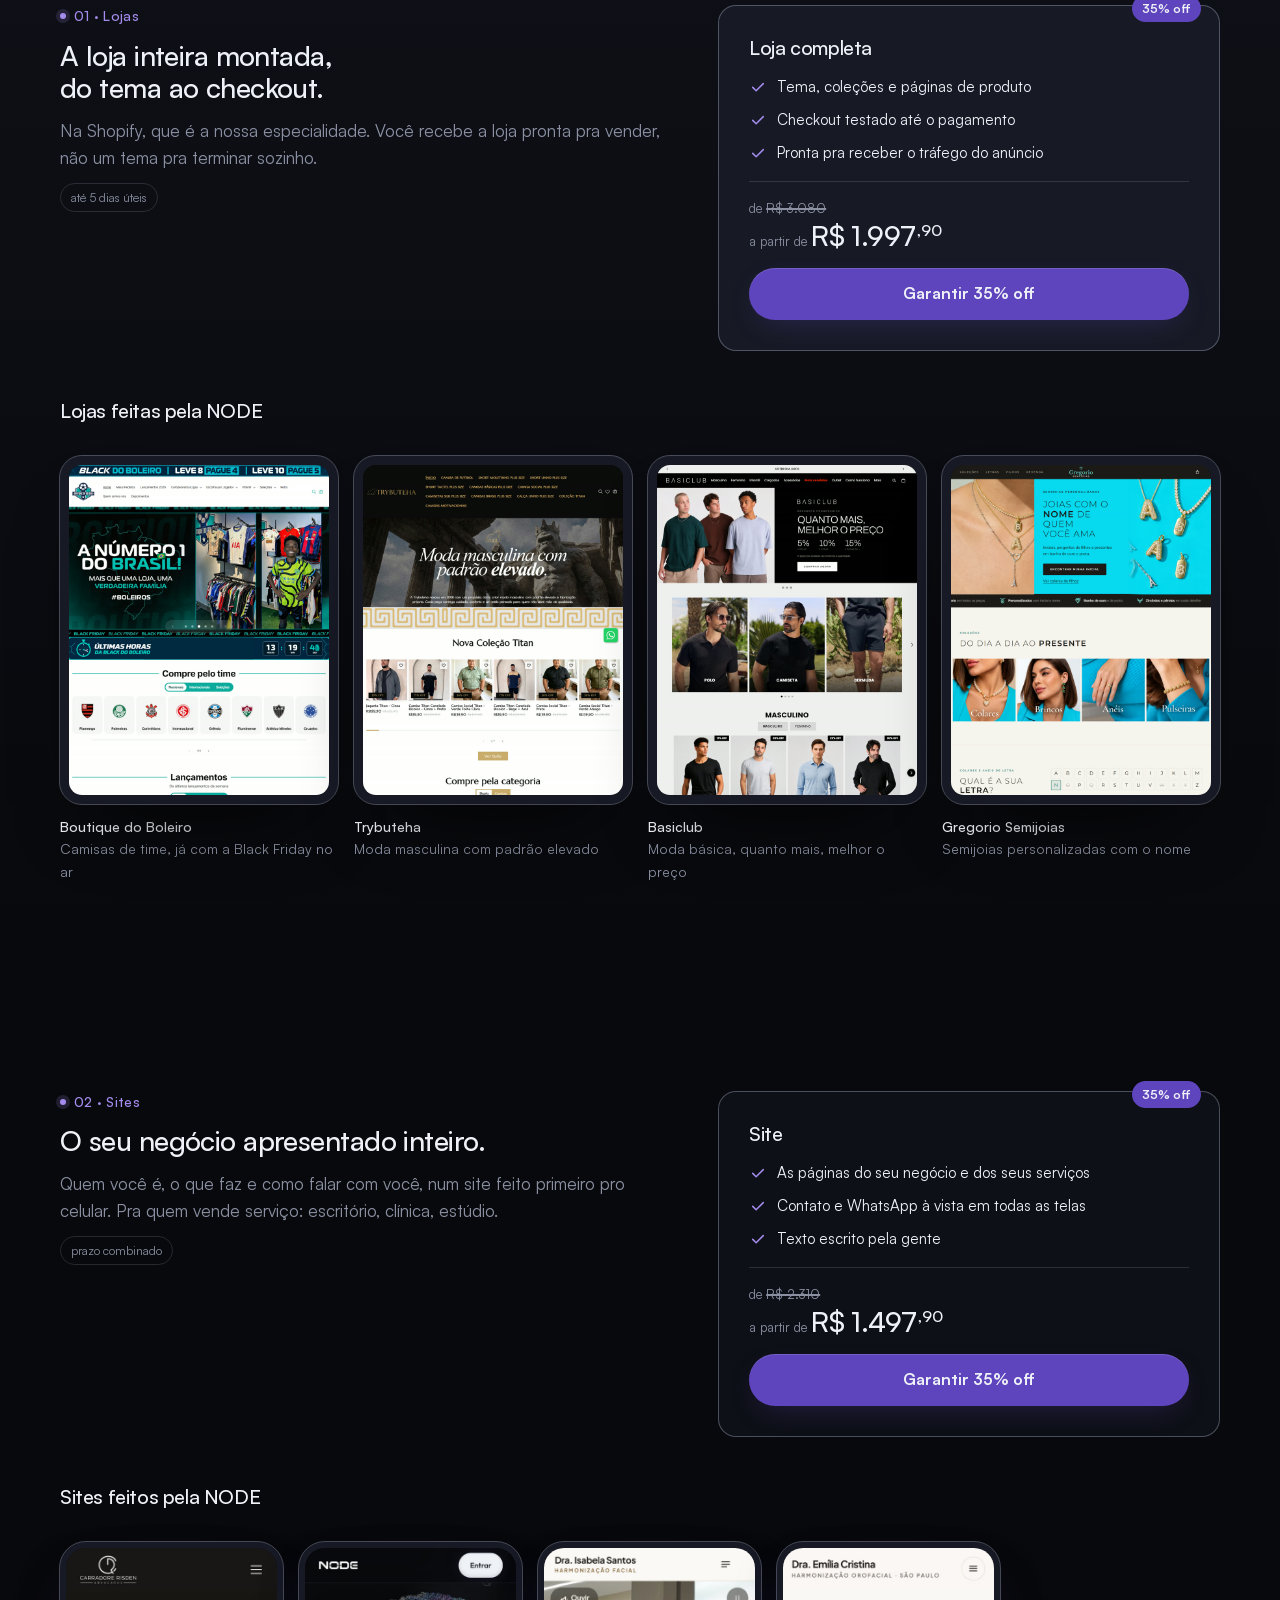
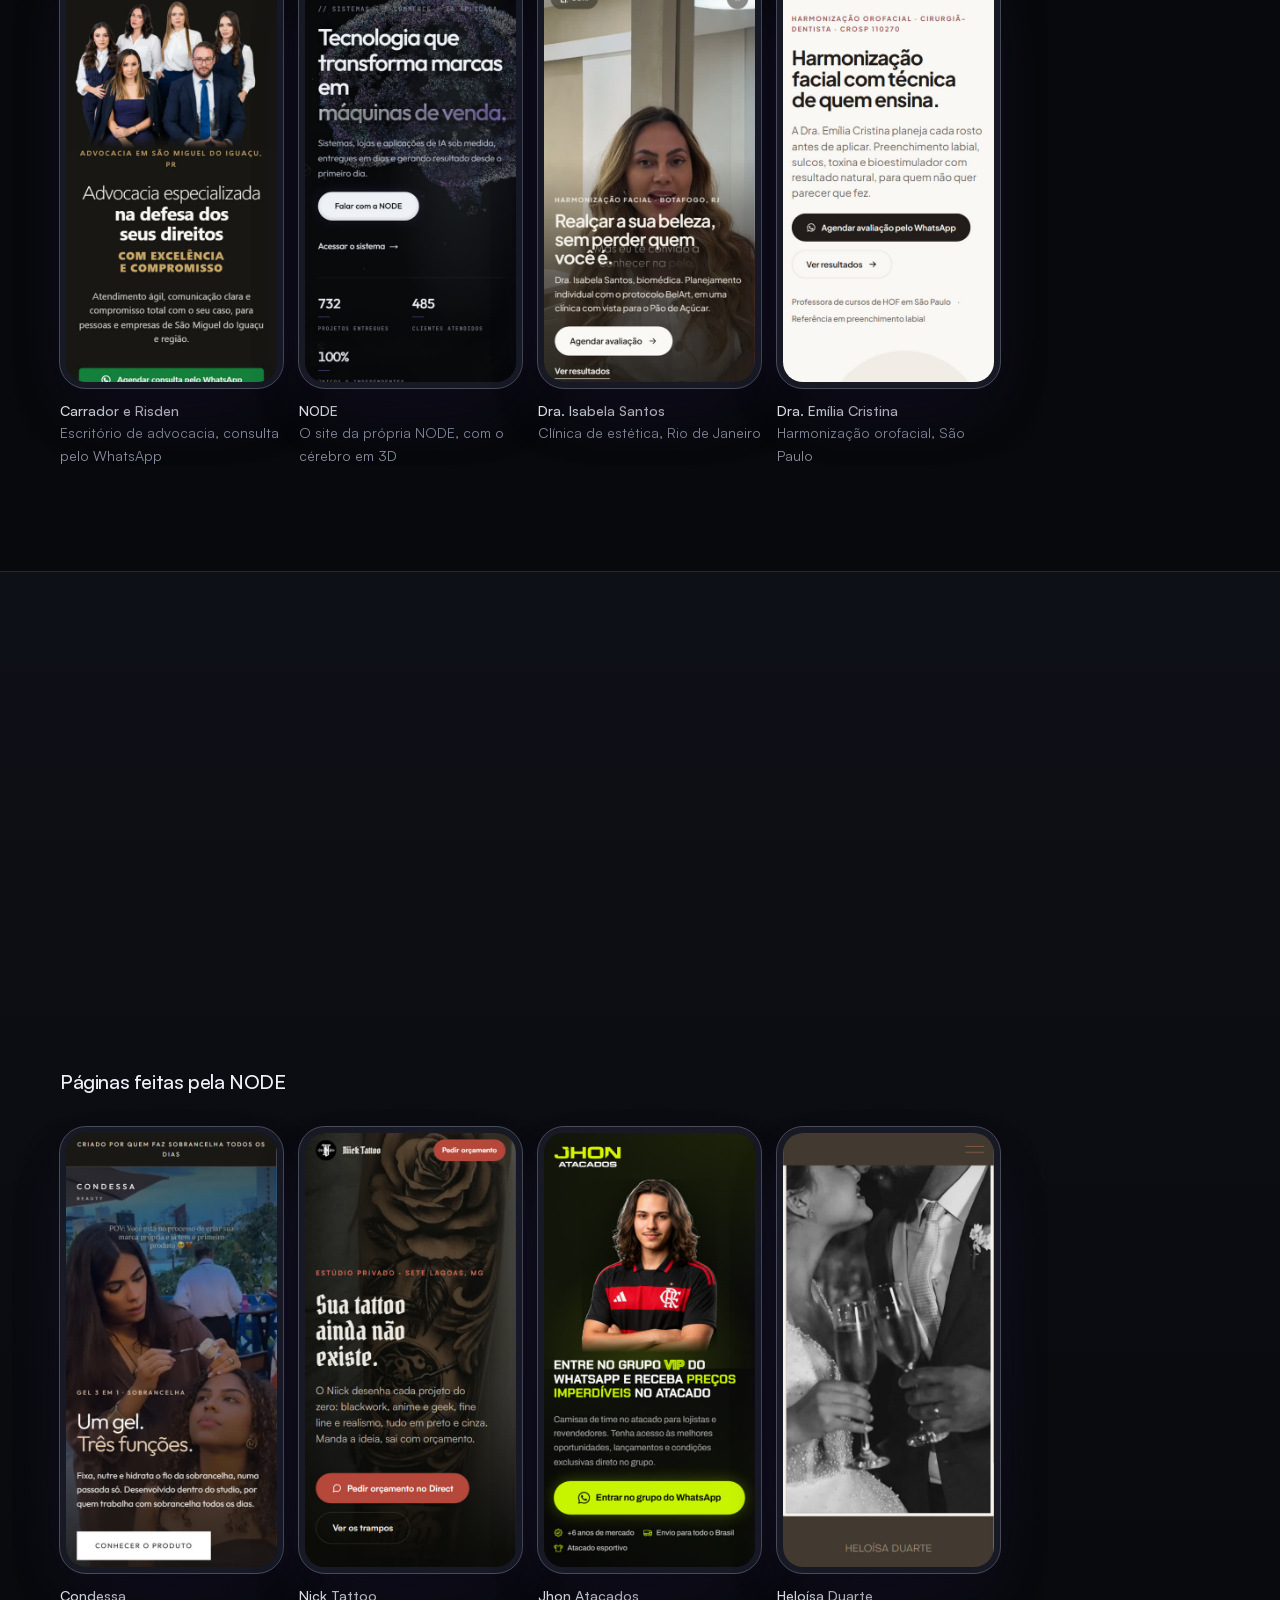
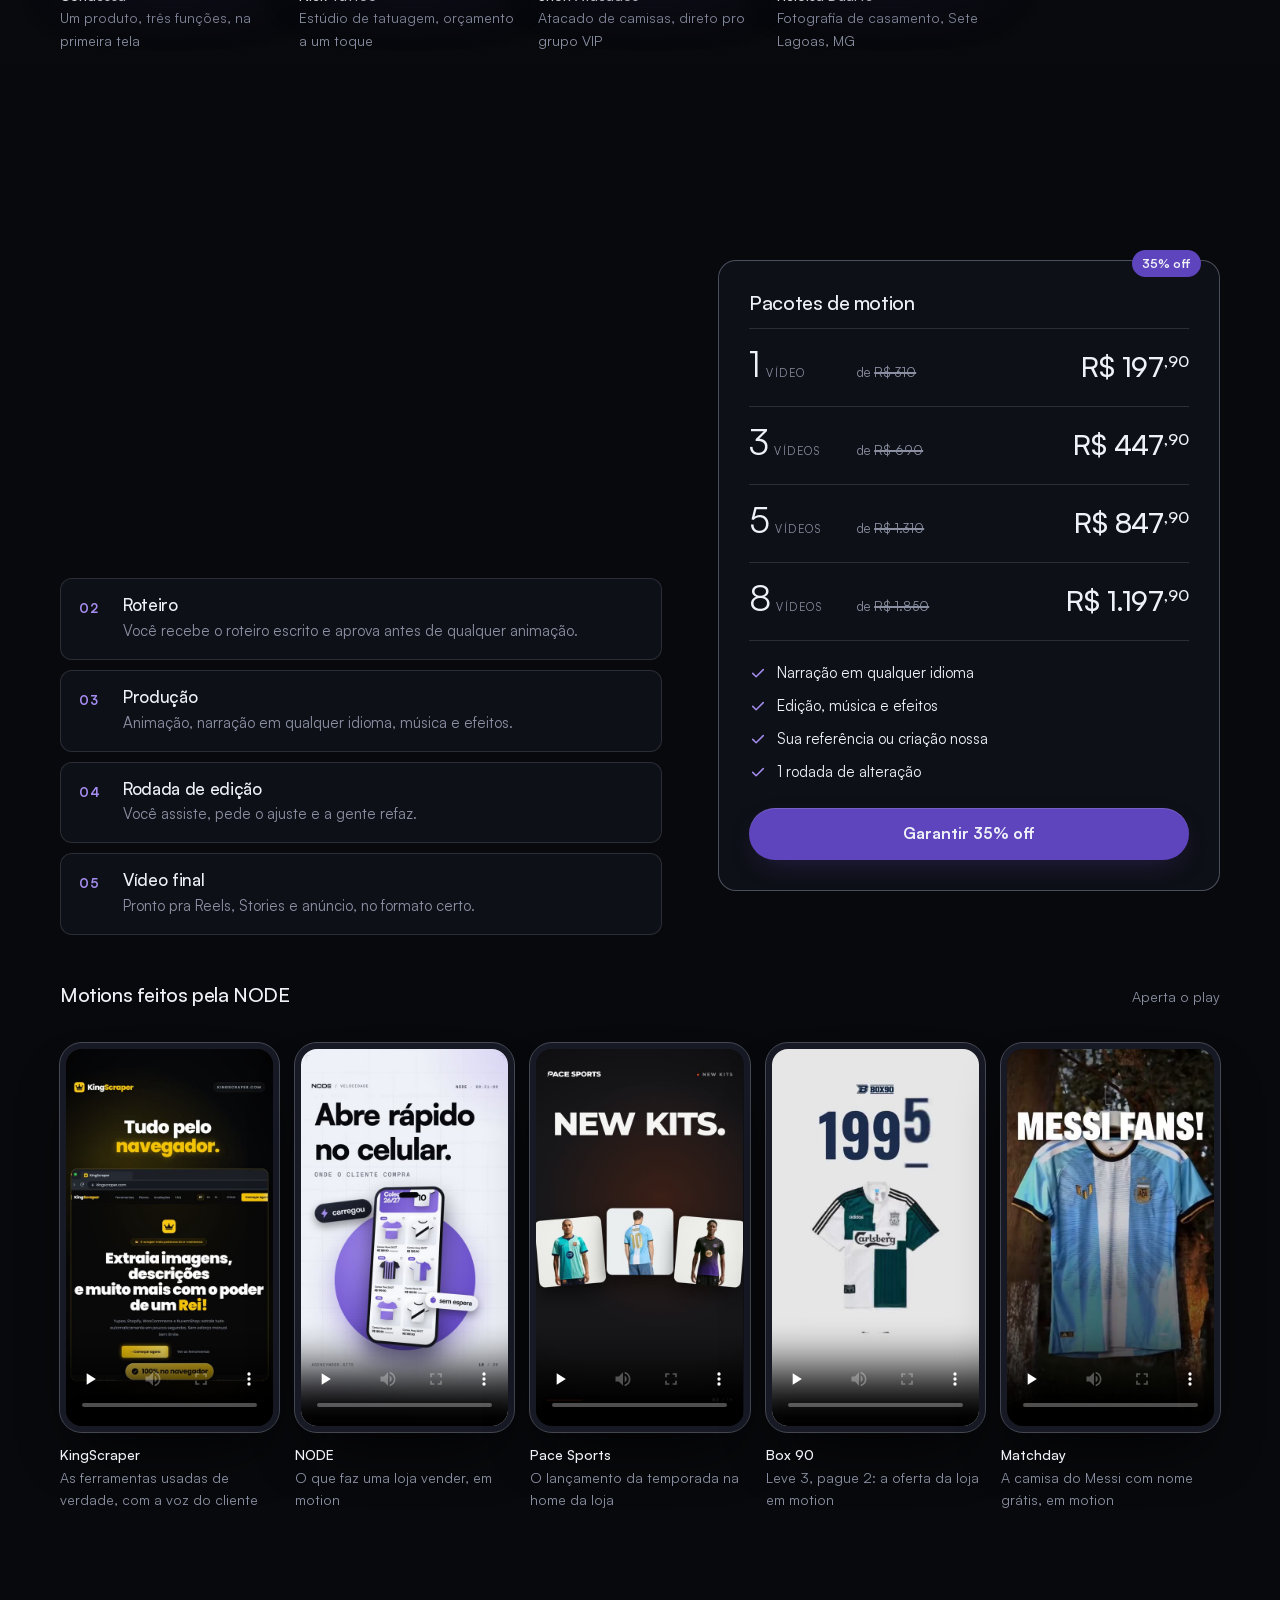
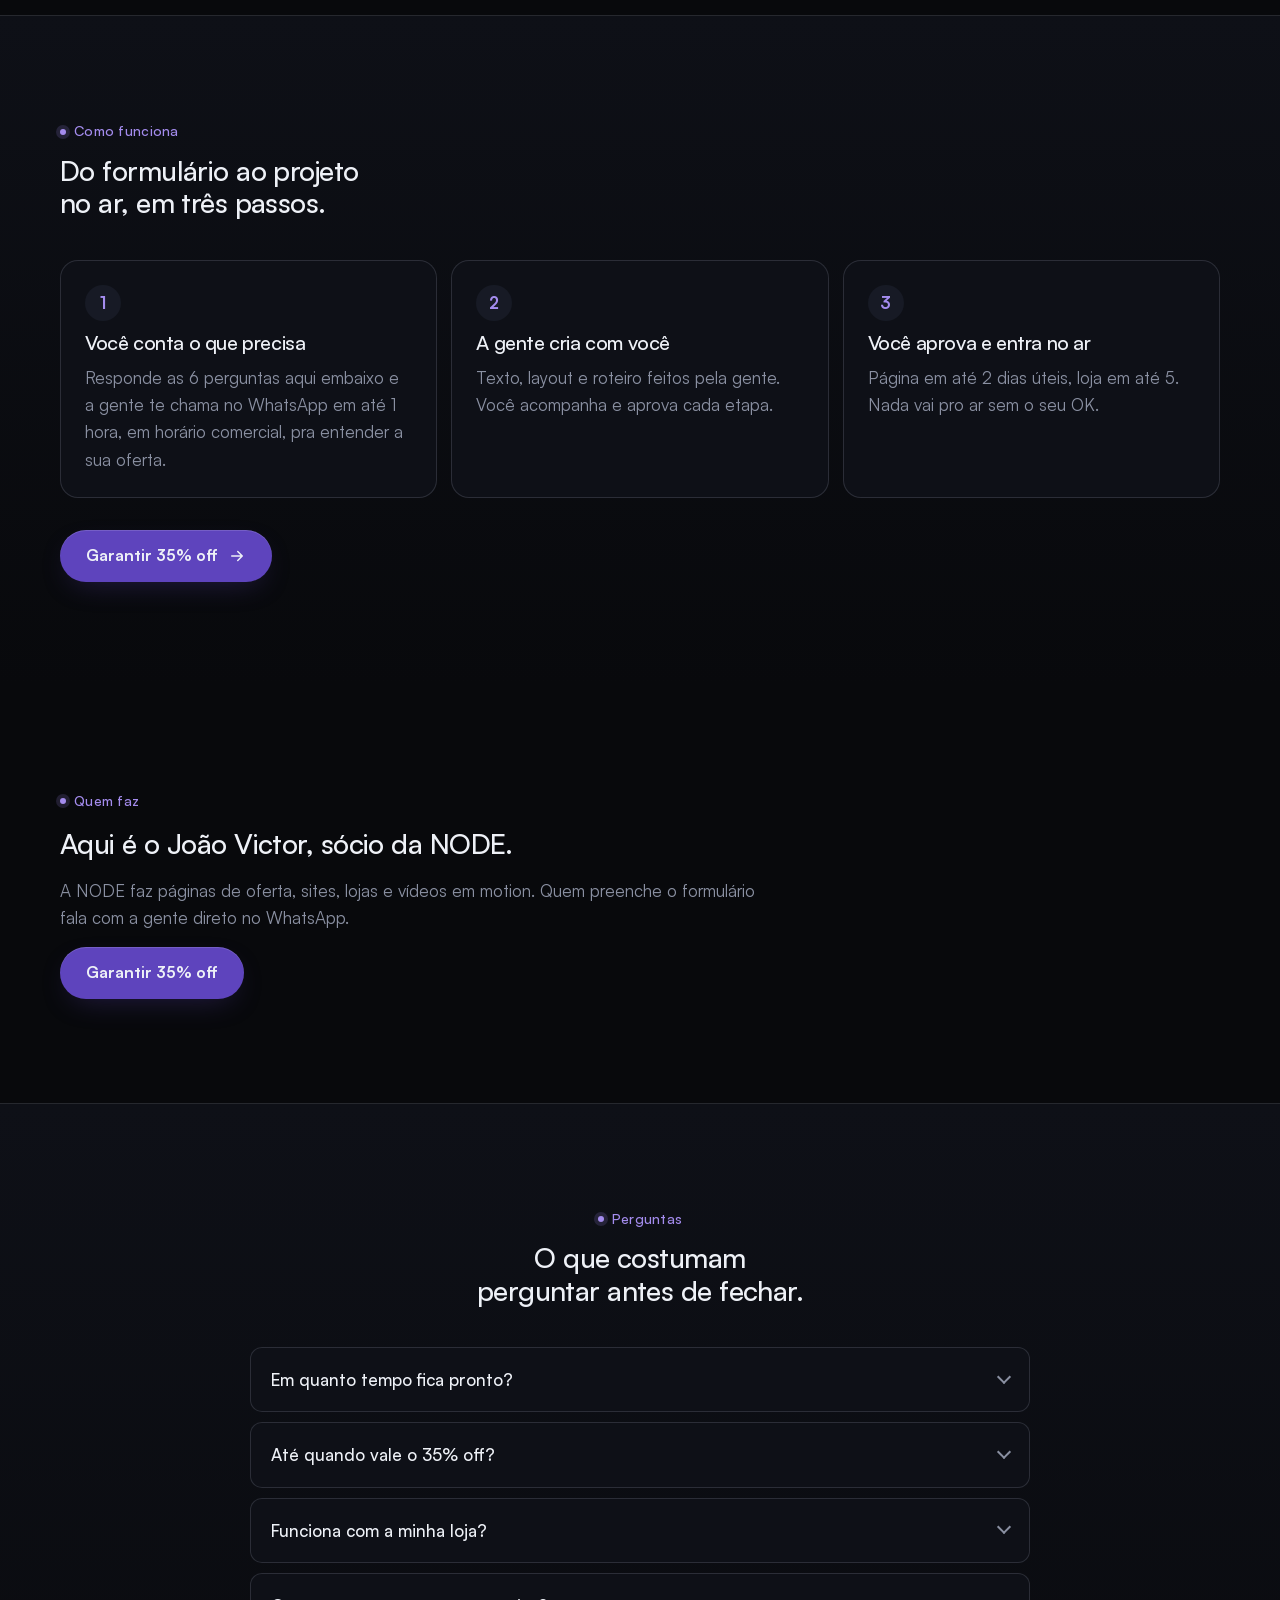
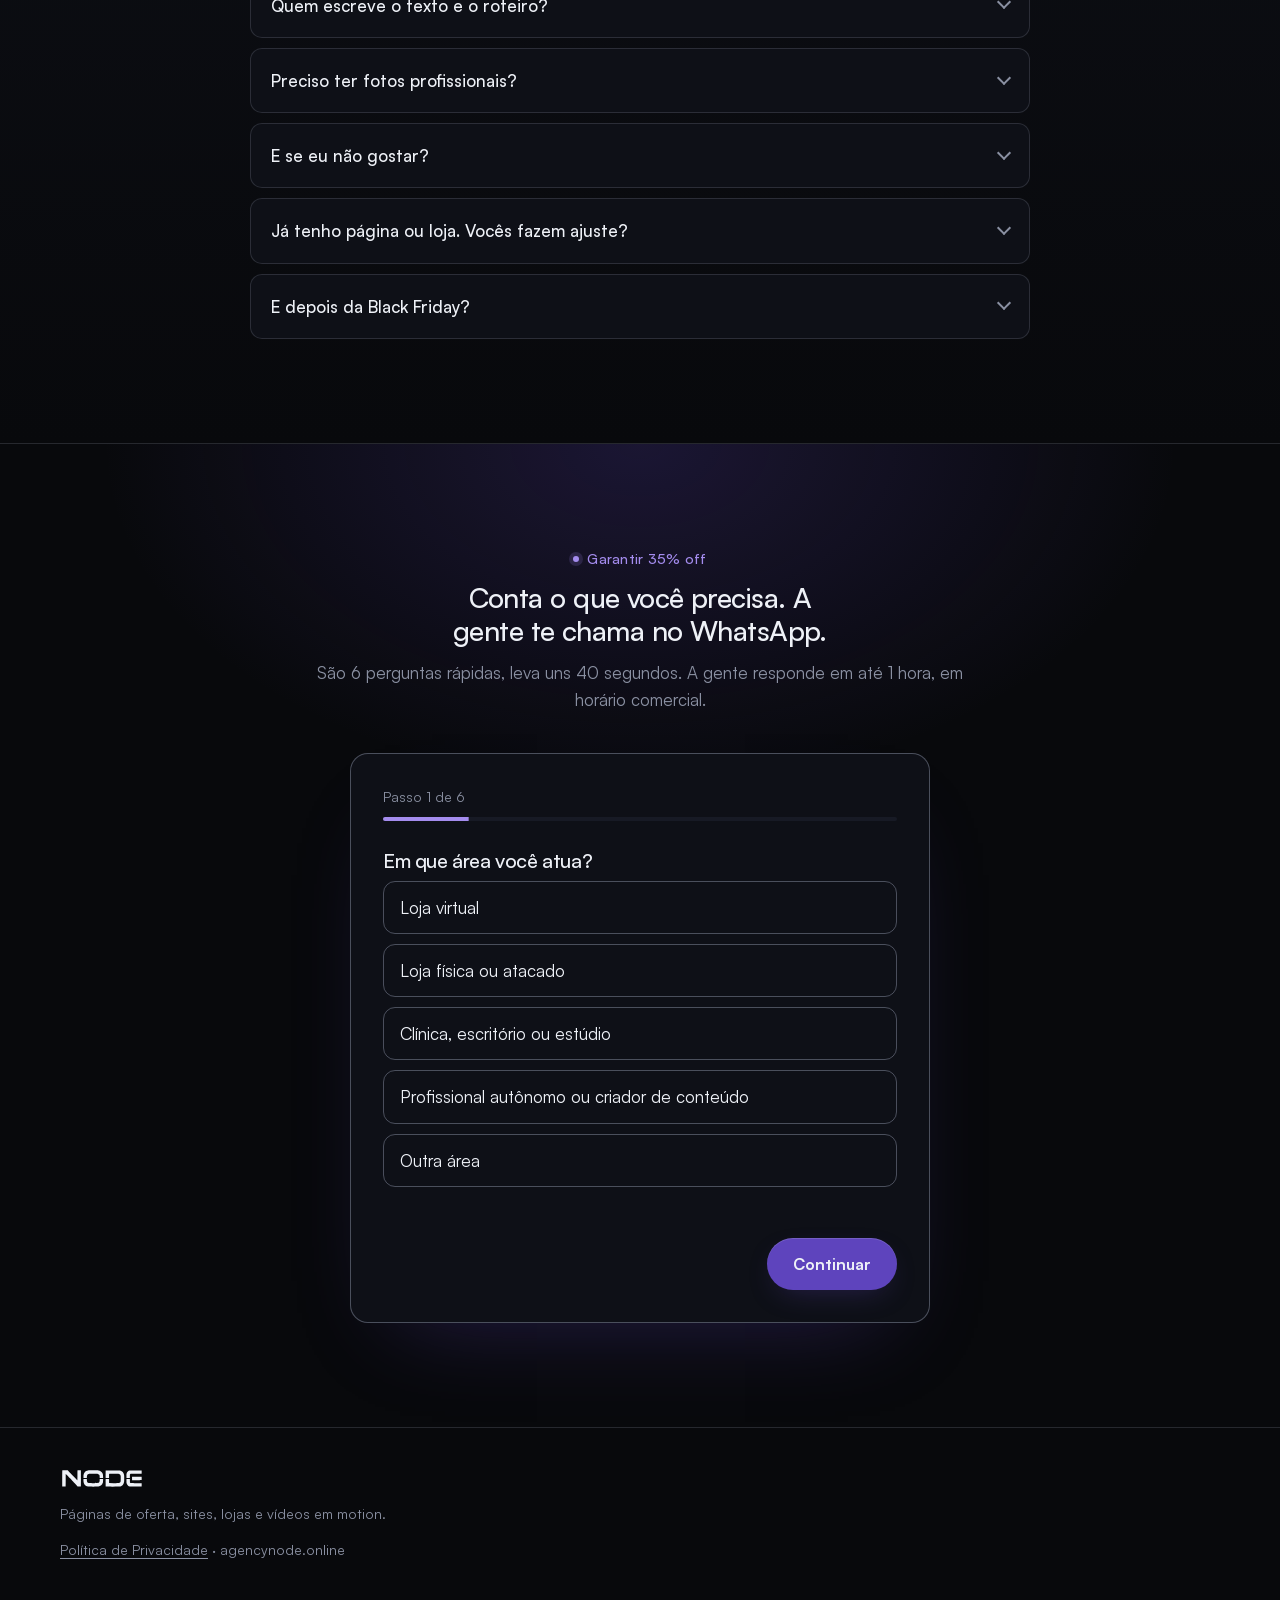
==== commit bb3de4a0: "copy(oferta): prazo de resposta de até 1 hora em horário comercial Pedido do JV: a tela de obrigado," ====
--- a/public/oferta/index.html
+++ b/public/oferta/index.html
@@ -280,7 +280,7 @@
           <h2 class="titulo">Do formulário ao projeto no ar, em três passos.</h2>
         </div>
         <ol class="passos">
-          <li class="revela"><h3>Você conta o que precisa</h3><p>Responde as 6 perguntas aqui embaixo e a gente te chama no WhatsApp pra entender a sua oferta.</p></li>
+          <li class="revela"><h3>Você conta o que precisa</h3><p>Responde as 6 perguntas aqui embaixo e a gente te chama no WhatsApp em até 1 hora, em horário comercial, pra entender a sua oferta.</p></li>
           <li class="revela"><h3>A gente cria com você</h3><p>Texto, layout e roteiro feitos pela gente. Você acompanha e aprova cada etapa.</p></li>
           <li class="revela"><h3>Você aprova e entra no ar</h3><p>Página em até 2 dias úteis, loja em até 5. Nada vai pro ar sem o seu OK.</p></li>
         </ol>
@@ -327,7 +327,7 @@
         <div class="cabeca cabeca-centro">
           <p class="rotulo">Garantir 35% off</p>
           <h2 class="titulo">Conta o que você precisa. A gente te chama no WhatsApp.</h2>
-          <p class="apoio">São 6 perguntas rápidas, leva uns 40 segundos.</p>
+          <p class="apoio">São 6 perguntas rápidas, leva uns 40 segundos. A gente responde em até 1 hora, em horário comercial.</p>
         </div>
 
         <div class="form-cartao">
@@ -443,7 +443,7 @@
           </form>
 
           <div class="obrigado" aria-live="polite">
-            <h3 tabindex="-1">Recebido, <span data-nome></span>. A gente te chama no WhatsApp.</h3>
+            <h3 tabindex="-1">Recebido, <span data-nome></span>. A gente te chama no WhatsApp em até 1 hora, em horário comercial.</h3>
             <p class="apoio">Se quiser adiantar, manda o resumo agora e a conversa já começa com tudo na mão.</p>
             <ul class="resumo"></ul>
             <a class="botao" data-whatsapp target="_blank" rel="noopener">
